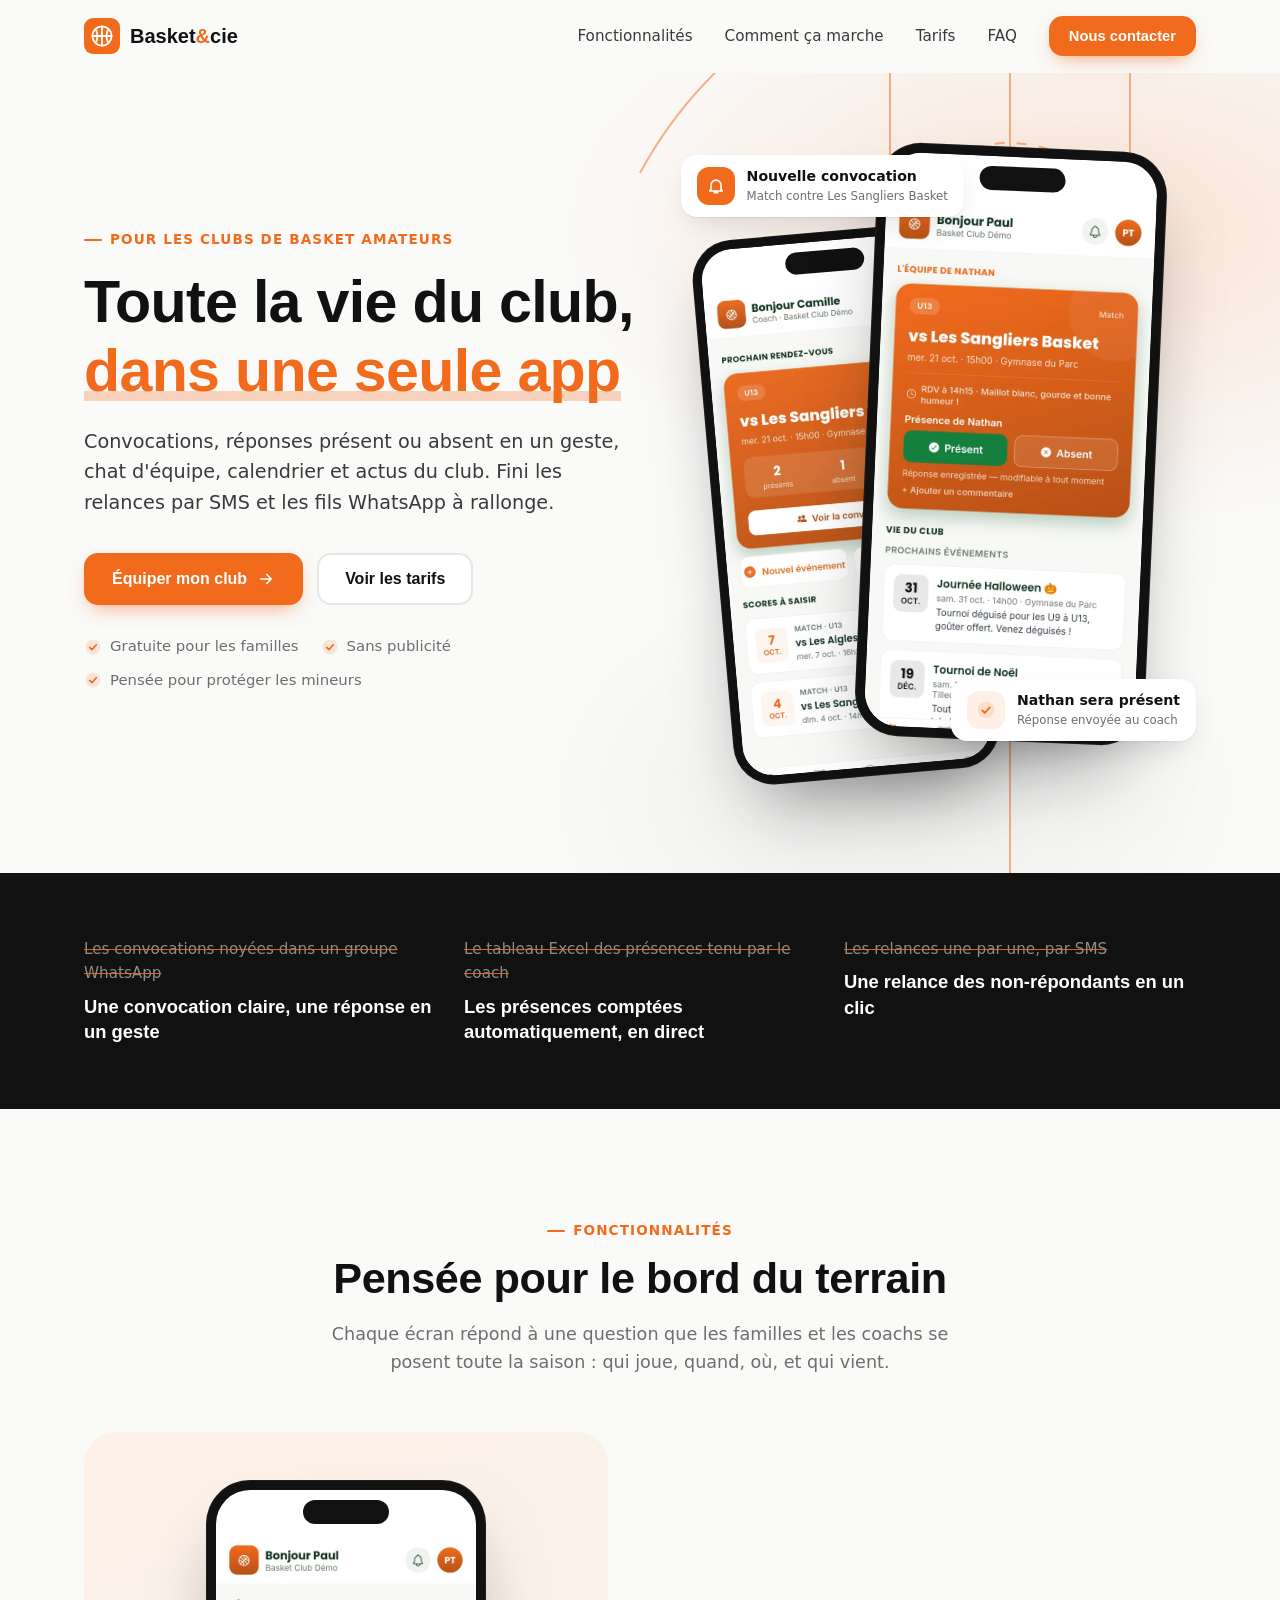
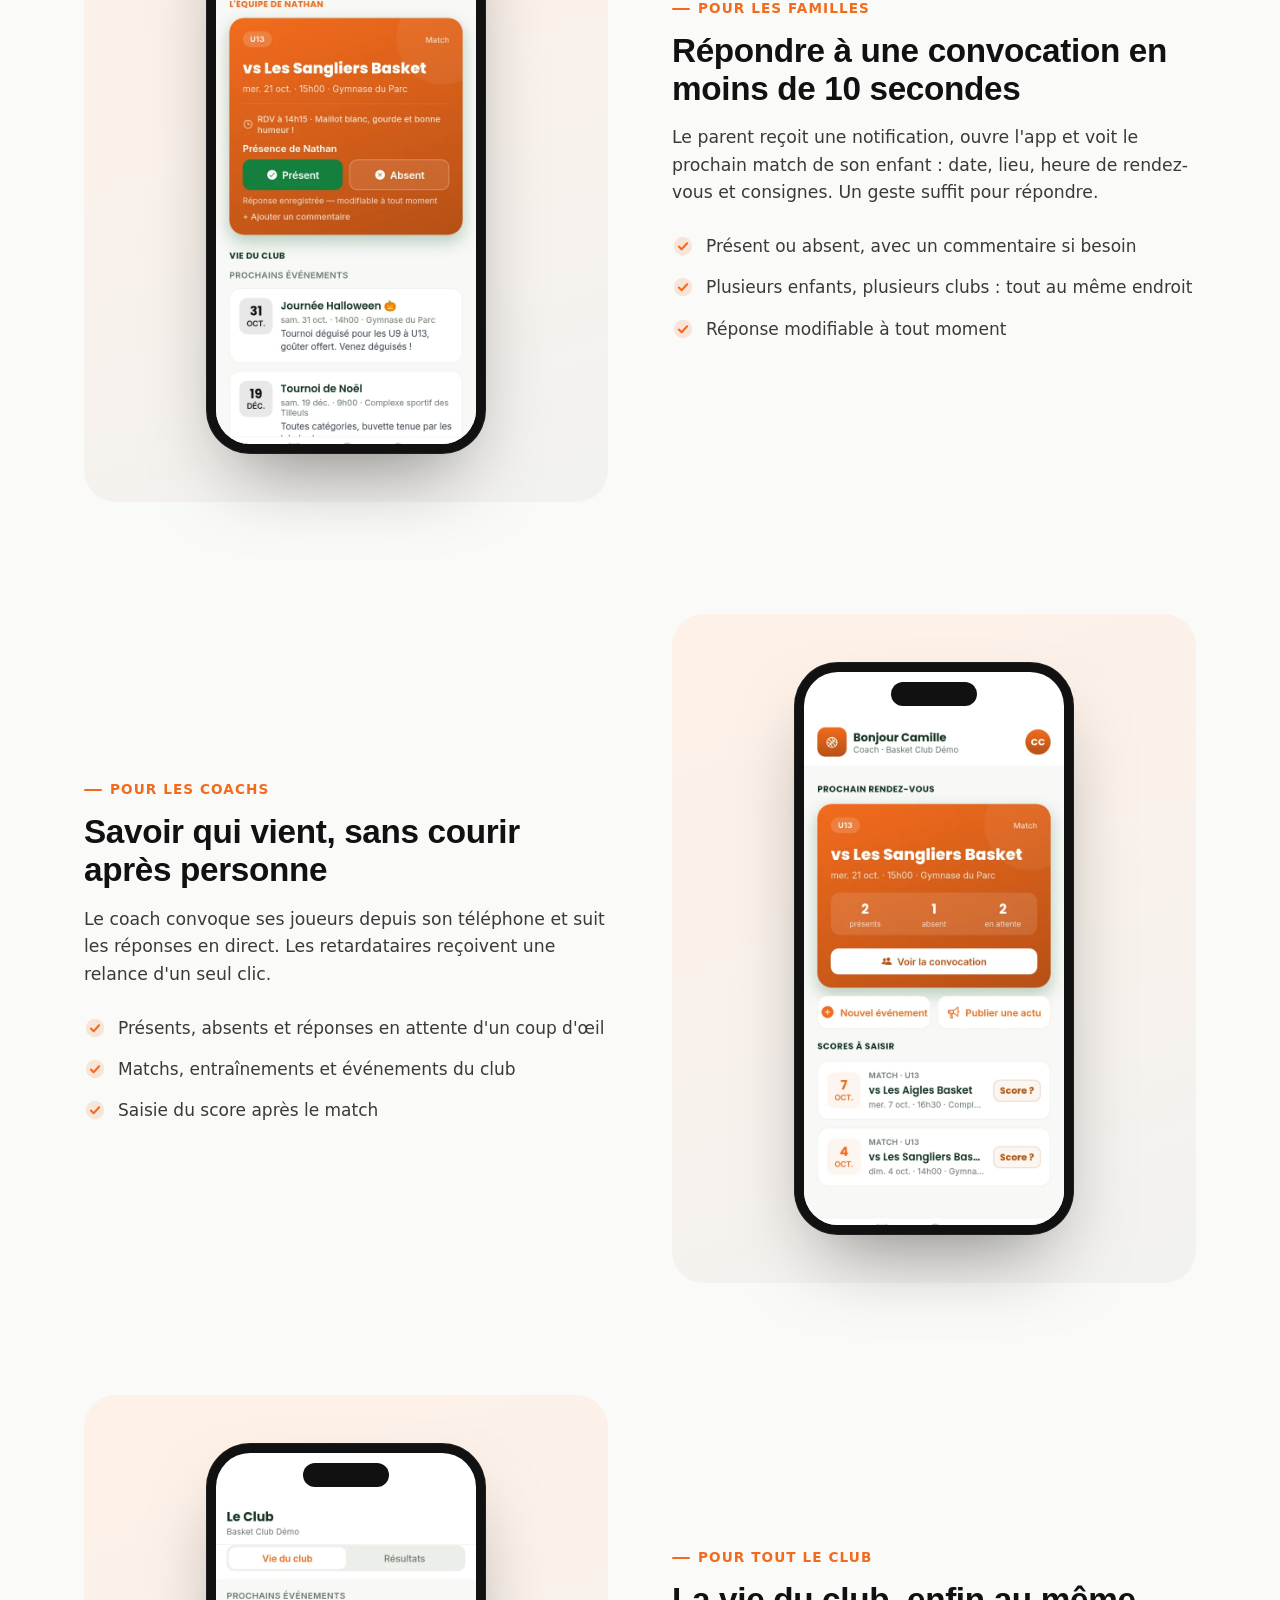
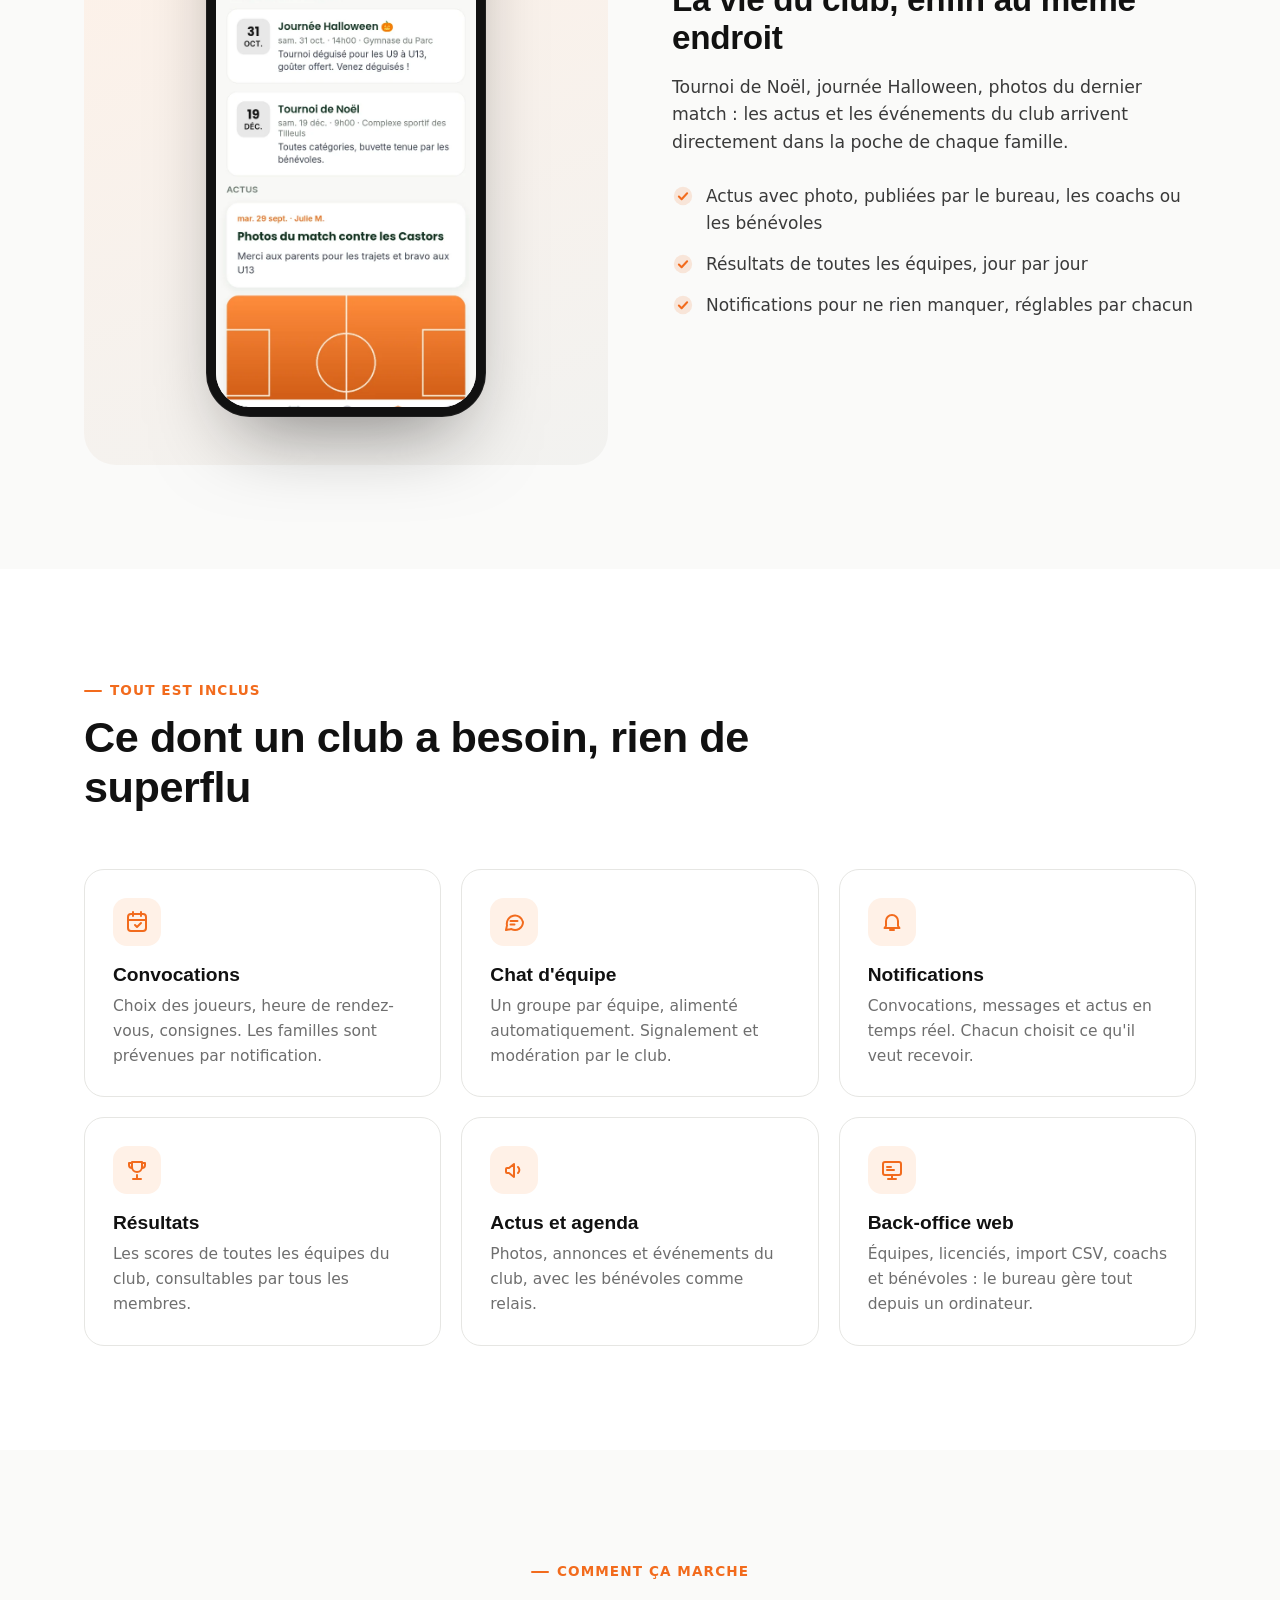
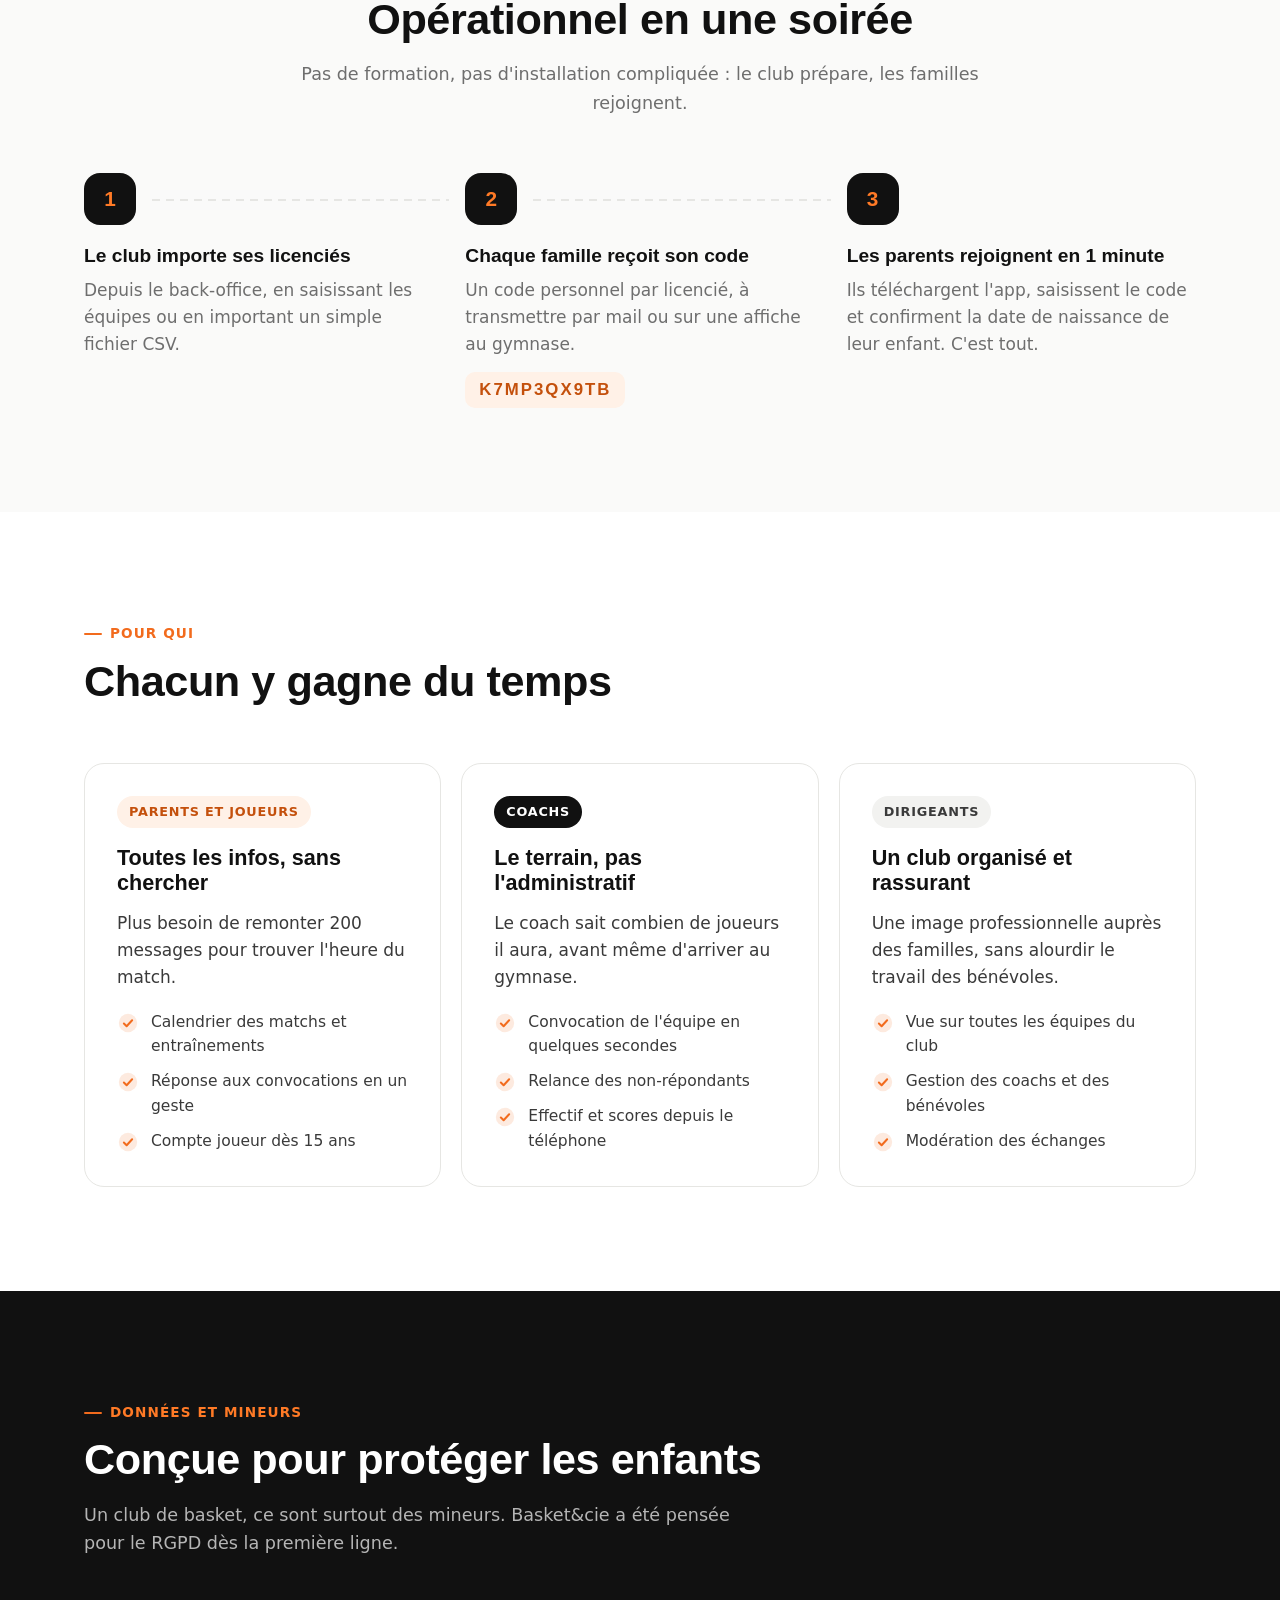
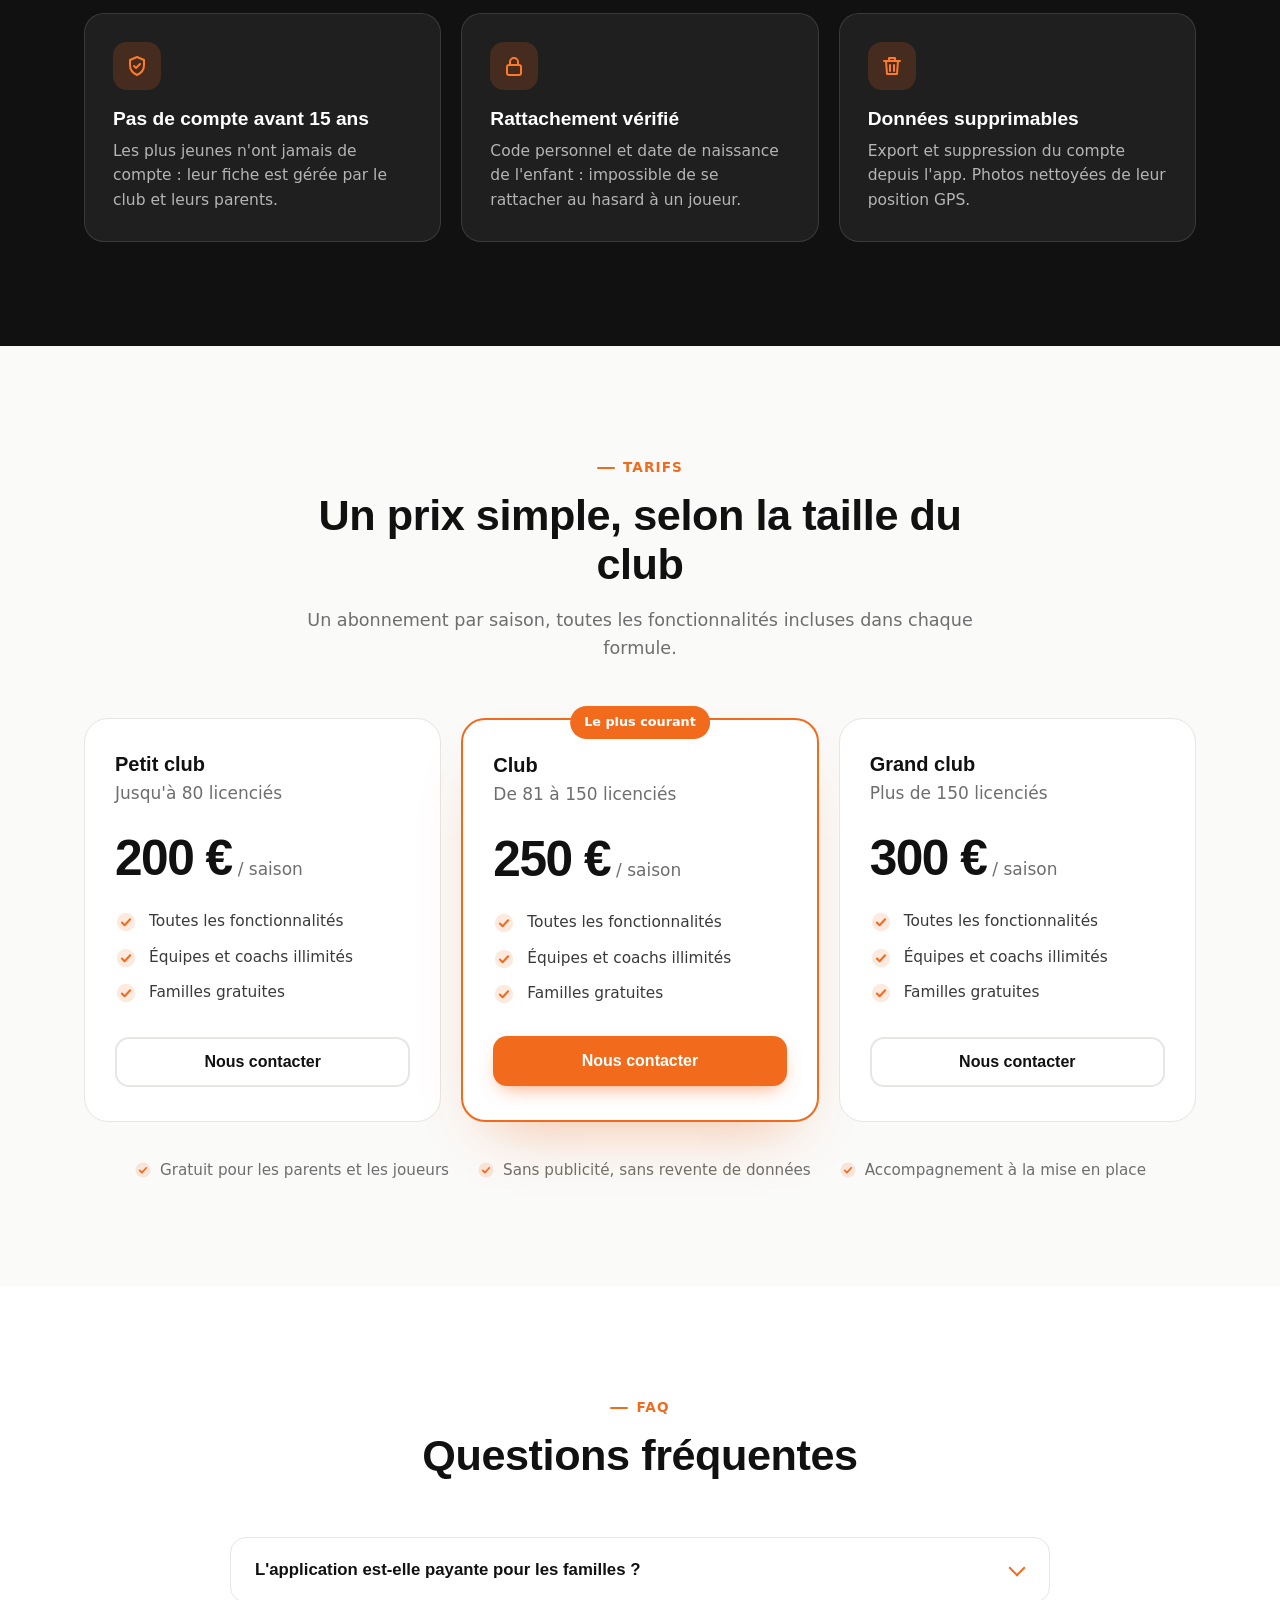
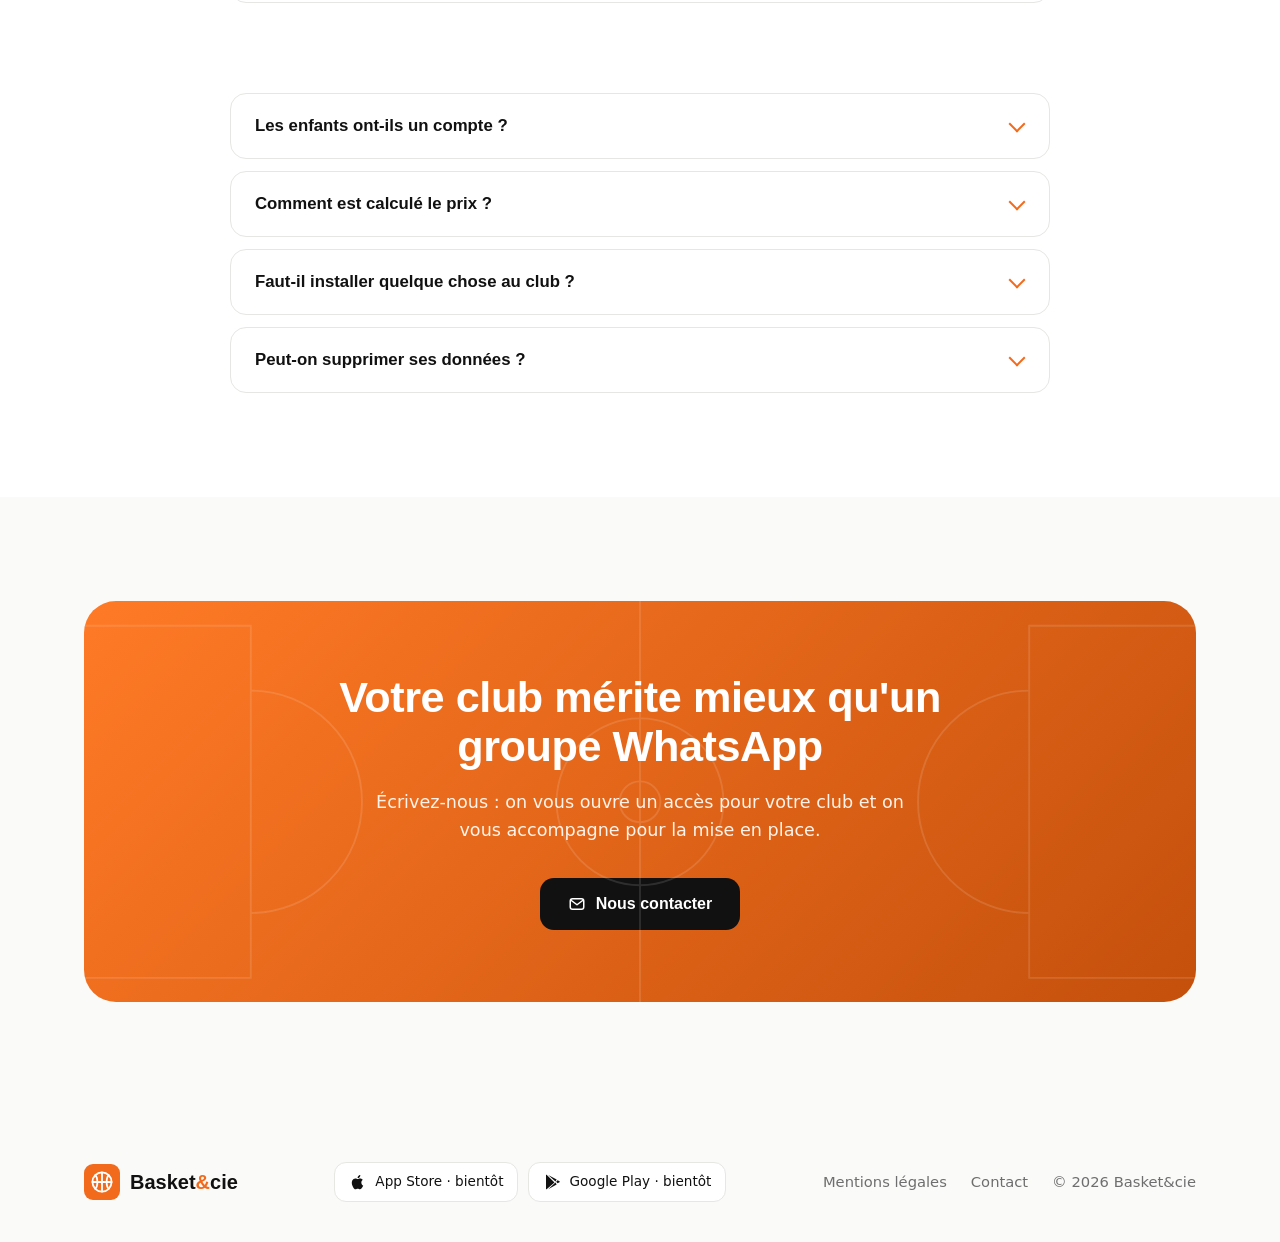
==== index.html @ 4e1008e8 "Charte orange basket : orange, noir, blanc et gris ; captures et aperçu refaits Co-Authored-By: Clau" ====
<!doctype html>
<html lang="fr">
<head>
  <meta charset="utf-8">
  <meta name="viewport" content="width=device-width, initial-scale=1">
  <title>Basket&amp;cie — L'application des clubs de basket amateurs</title>
  <meta name="description" content="Convocations, présences, chat d'équipe, calendrier et actus du club dans une seule application. Gratuite pour les familles, à partir de 200 € par saison pour le club.">
  <link rel="canonical" href="https://basket-cie.fr/">
  <meta name="theme-color" content="#F26B1D">
  <link rel="icon" href="assets/favicon.svg" type="image/svg+xml">

  <meta property="og:type" content="website">
  <meta property="og:locale" content="fr_FR">
  <meta property="og:site_name" content="Basket&amp;cie">
  <meta property="og:title" content="Basket&amp;cie — L'application des clubs de basket amateurs">
  <meta property="og:description" content="Convocations en un tap, chat d'équipe, calendrier et actus du club. Gratuite pour les familles.">
  <meta property="og:url" content="https://basket-cie.fr/">
  <meta property="og:image" content="https://basket-cie.fr/assets/og.jpg?v=3">
  <meta name="twitter:card" content="summary_large_image">

  <!-- Polices hébergées sur le site : aucune requête vers un service tiers. -->
  <link rel="preload" href="assets/fonts/poppins-800-latin.woff2" as="font" type="font/woff2" crossorigin>
  <link rel="preload" href="assets/fonts/inter-400-latin.woff2" as="font" type="font/woff2" crossorigin>
  <link rel="stylesheet" href="assets/fonts.css">

  <script type="application/ld+json">
  {
    "@context": "https://schema.org",
    "@graph": [
      {
        "@type": "SoftwareApplication",
        "name": "Basket&cie",
        "applicationCategory": "SportsApplication",
        "operatingSystem": "iOS, Android",
        "inLanguage": "fr",
        "description": "Application mobile pour les clubs de basket amateurs : convocations avec réponse présent/absent, chat de groupes, calendrier, actus du club, résultats et back-office web.",
        "offers": [
          {"@type": "Offer", "name": "Petit club (jusqu'à 80 licenciés)", "price": "200", "priceCurrency": "EUR"},
          {"@type": "Offer", "name": "Club (81 à 150 licenciés)", "price": "250", "priceCurrency": "EUR"},
          {"@type": "Offer", "name": "Grand club (plus de 150 licenciés)", "price": "300", "priceCurrency": "EUR"}
        ]
      },
      {
        "@type": "FAQPage",
        "mainEntity": [
          {"@type": "Question", "name": "L'application est-elle payante pour les familles ?", "acceptedAnswer": {"@type": "Answer", "text": "Non. Seul le club paie un abonnement par saison. Parents et joueurs utilisent l'application gratuitement, sans publicité."}},
          {"@type": "Question", "name": "Comment les familles rejoignent-elles le club ?", "acceptedAnswer": {"@type": "Answer", "text": "Chaque licencié reçoit un code personnel. Le parent le saisit dans l'application puis confirme la date de naissance de son enfant. Après trois erreurs, le rattachement est bloqué jusqu'à ce que le club le débloque."}},
          {"@type": "Question", "name": "Les enfants ont-ils un compte ?", "acceptedAnswer": {"@type": "Answer", "text": "Non. Les moins de 15 ans n'ont jamais de compte : leur fiche est gérée par le club et par leurs parents. À partir de 15 ans, un joueur peut créer son propre compte."}},
          {"@type": "Question", "name": "Comment est calculé le prix ?", "acceptedAnswer": {"@type": "Answer", "text": "Le prix dépend uniquement du nombre de licenciés du club : 200 € par saison jusqu'à 80 licenciés, 250 € jusqu'à 150, 300 € au-delà. Toutes les fonctionnalités sont incluses dans chaque formule."}},
          {"@type": "Question", "name": "Peut-on supprimer ses données ?", "acceptedAnswer": {"@type": "Answer", "text": "Oui. Chaque utilisateur peut exporter ses données ou supprimer son compte depuis l'application, et le club peut supprimer la fiche d'un licencié à tout moment."}}
        ]
      }
    ]
  }
  </script>

  <style>
    :root {
      /* Charte Basket&cie : orange ballon, noir, blancs et gris. */
      --orange: #F26B1D;
      --orange-vif: #FF7A26;
      --orange-fonce: #C4500C;
      --orange-clair: #FFF1E7;
      --noir: #111111;
      --noir-doux: #1C1C1C;
      --encre: #111111;
      --texte: #3A3A3A;
      --discret: #6E6E6E;
      --fond: #FAFAF9;
      --gris-clair: #F2F2F0;
      --bordure: #E6E6E3;
      --blanc: #FFFFFF;
      --rayon: 20px;
      --ombre: 0 1px 2px rgba(17, 17, 17, .06), 0 12px 32px -12px rgba(17, 17, 17, .18);
      --largeur: 1160px;
    }

    *, *::before, *::after { box-sizing: border-box; }
    html { scroll-behavior: smooth; scroll-padding-top: 84px; }
    body {
      margin: 0;
      font-family: Inter, system-ui, -apple-system, "Segoe UI", sans-serif;
      font-size: 17px;
      line-height: 1.6;
      color: var(--texte);
      background: var(--fond);
      -webkit-font-smoothing: antialiased;
    }
    img { max-width: 100%; display: block; }
    a { color: var(--orange); }
    h1, h2, h3 { font-family: Poppins, Inter, sans-serif; color: var(--encre); line-height: 1.15; margin: 0; }
    h1 { font-size: clamp(2.3rem, 5.2vw, 3.7rem); font-weight: 800; letter-spacing: -0.012em; }
    h2 { font-size: clamp(1.9rem, 3.6vw, 2.7rem); font-weight: 800; letter-spacing: -0.01em; }
    h3 { font-size: 1.2rem; font-weight: 700; }
    p { margin: 0; }
    .conteneur { max-width: var(--largeur); margin: 0 auto; padding: 0 24px; }
    .surtitre {
      display: inline-flex; align-items: center; gap: 8px;
      font-weight: 600; font-size: .85rem; letter-spacing: .08em; text-transform: uppercase;
      color: var(--orange);
    }
    .surtitre::before { content: ""; width: 18px; height: 2px; background: var(--orange); border-radius: 2px; }
    .section { padding: 104px 0; }
    .entete-section { max-width: 680px; margin-bottom: 56px; }
    .entete-section h2 { margin: 12px 0 16px; }
    .entete-section p { font-size: 1.1rem; color: var(--discret); }
    .centre { text-align: center; margin-left: auto; margin-right: auto; }
    .centre .surtitre { justify-content: center; }

    :focus-visible { outline: 3px solid var(--orange); outline-offset: 3px; border-radius: 6px; }
    .lien-evitement { position: absolute; left: -9999px; }
    .lien-evitement:focus { left: 16px; top: 16px; z-index: 100; background: var(--blanc); padding: 8px 16px; }

    /* --- Boutons --------------------------------------------------------- */
    .btn {
      display: inline-flex; align-items: center; justify-content: center; gap: 10px;
      padding: 15px 26px; border-radius: 14px; border: 2px solid transparent;
      font: 600 1rem/1 Inter, sans-serif; text-decoration: none; cursor: pointer;
      transition: transform .15s ease, background-color .15s ease, box-shadow .15s ease;
    }
    .btn:hover { transform: translateY(-1px); }
    .btn-orange { background: var(--orange); color: #fff; box-shadow: 0 8px 20px -8px rgba(242, 107, 29, .7); }
    .btn-orange:hover { background: var(--orange-fonce); }
    .btn-contour { border-color: var(--bordure); color: var(--encre); background: var(--blanc); }
    .btn-contour:hover { border-color: var(--orange); }
    .btn-blanc { background: var(--noir); color: #fff; }
    .btn-blanc:hover { background: var(--noir-doux); }
    .btn svg { width: 18px; height: 18px; flex: none; }

    /* --- En-tête ----------------------------------------------------------- */
    .entete {
      position: sticky; top: 0; z-index: 50;
      background: rgba(250, 250, 249, .86);
      backdrop-filter: saturate(160%) blur(12px);
      -webkit-backdrop-filter: saturate(160%) blur(12px);
      border-bottom: 1px solid transparent;
      transition: border-color .2s ease;
    }
    .entete.defile { border-bottom-color: var(--bordure); }
    .entete .conteneur { display: flex; align-items: center; justify-content: space-between; height: 72px; }
    .logo { display: inline-flex; align-items: center; gap: 10px; text-decoration: none; font: 800 1.25rem Poppins, sans-serif; color: var(--encre); }
    .logo img { width: 36px; height: 36px; }
    .logo b { color: var(--orange); font-weight: 800; }
    .nav { display: flex; align-items: center; gap: 32px; }
    .nav a:not(.btn) { color: var(--texte); text-decoration: none; font-weight: 500; font-size: .95rem; }
    .nav a:not(.btn):hover { color: var(--orange); }
    .nav .btn { padding: 11px 18px; font-size: .92rem; }
    .menu-bouton { display: none; background: none; border: 0; padding: 8px; cursor: pointer; color: var(--encre); }
    .menu-bouton svg { width: 26px; height: 26px; }

    /* --- Héros ------------------------------------------------------------- */
    .heros { position: relative; overflow: hidden; padding: 64px 0 96px; }
    .heros::before {
      content: ""; position: absolute; inset: 0; z-index: -1;
      background:
        radial-gradient(900px 500px at 85% 20%, rgba(242, 107, 29, .16), transparent 60%),
        radial-gradient(600px 400px at 70% 90%, rgba(17, 17, 17, .06), transparent 60%);
    }
    .terrain { position: absolute; right: -180px; top: -60px; width: 900px; z-index: -1; opacity: .5; }
    .heros .conteneur { display: grid; grid-template-columns: 1.05fr .95fr; gap: 48px; align-items: center; }
    .heros h1 { margin: 18px 0 22px; }
    .heros h1 em {
      font-style: normal; color: var(--orange); white-space: nowrap;
      /* Surlignage orange qui suit chaque ligne si le texte passe à la ligne. */
      background: linear-gradient(transparent 80%, rgba(242, 107, 29, .28) 80%, rgba(242, 107, 29, .28) 96%, transparent 96%);
      -webkit-box-decoration-break: clone; box-decoration-break: clone;
    }
    .heros .accroche { font-size: 1.2rem; max-width: 560px; color: var(--texte); }
    .actions { display: flex; flex-wrap: wrap; gap: 14px; margin: 34px 0 30px; }
    .preuves { display: flex; flex-wrap: wrap; gap: 10px 22px; list-style: none; padding: 0; margin: 0; font-size: .93rem; color: var(--discret); }
    .preuves li { display: inline-flex; align-items: center; gap: 8px; }
    .preuves svg { width: 18px; height: 18px; color: var(--orange); flex: none; }

    .telephones { position: relative; height: 640px; }
    .telephone {
      position: absolute; width: 290px; aspect-ratio: 600 / 1229;
      border-radius: 44px; padding: 10px; background: #111111;
      box-shadow: 0 40px 80px -30px rgba(17, 17, 17, .5), 0 0 0 1px rgba(255,255,255,.06) inset;
    }
    .telephone::before {
      content: ""; position: absolute; top: 20px; left: 50%; transform: translateX(-50%);
      width: 86px; height: 24px; border-radius: 20px; background: #111111; z-index: 2;
    }
    .telephone img { width: 100%; height: 100%; object-fit: cover; object-position: top; border-radius: 34px; background: #fff; padding-top: 46px; }
    .telephone.devant { right: 40px; top: 10px; z-index: 2; transform: rotate(2.5deg); }
    .telephone.derriere { left: 10px; top: 70px; transform: rotate(-5deg) scale(.92); filter: saturate(.95); }
    .bulle {
      position: absolute; z-index: 3; display: flex; align-items: center; gap: 12px;
      background: #fff; border-radius: 16px; padding: 12px 16px; box-shadow: var(--ombre);
      font-size: .88rem; line-height: 1.35; color: var(--encre);
    }
    .bulle strong { display: block; font-weight: 600; }
    .bulle small { color: var(--discret); }
    .bulle .pastille { width: 38px; height: 38px; border-radius: 12px; display: grid; place-items: center; flex: none; }
    .bulle .pastille svg { width: 20px; height: 20px; }
    .bulle.notif { left: -10px; top: 18px; }
    .bulle.notif .pastille { background: var(--orange); color: #fff; }
    .bulle.reponse { right: 0; bottom: 36px; }
    .bulle.reponse .pastille { background: var(--orange-clair); color: var(--orange); }

    /* --- Bandeau avant / après ---------------------------------------------- */
    .bandeau { background: var(--noir); color: #D6D6D6; padding: 64px 0; }
    .bandeau .conteneur { display: grid; grid-template-columns: repeat(3, 1fr); gap: 28px; }
    .bandeau .avant { text-decoration: line-through; text-decoration-color: rgba(242, 107, 29, .9); color: #8C8C8C; font-size: .95rem; }
    .bandeau .apres { color: #fff; font: 600 1.15rem/1.4 Poppins, sans-serif; margin-top: 8px; }

    /* --- Fonctionnalités en vitrine --------------------------------------- */
    .vitrine { display: grid; grid-template-columns: 1fr 1fr; gap: 64px; align-items: center; margin-bottom: 112px; }
    .vitrine:last-child { margin-bottom: 0; }
    .vitrine.inverse .vitrine-visuel { order: 2; }
    .vitrine-visuel {
      position: relative; display: grid; place-items: center; padding: 48px 24px;
      border-radius: 32px; background: linear-gradient(160deg, var(--orange-clair), var(--gris-clair));
    }
    .vitrine-visuel .telephone { position: relative; width: 280px; transform: none; }
    .vitrine-texte h3 { font-size: clamp(1.6rem, 2.6vw, 2.1rem); font-weight: 800; letter-spacing: -0.01em; margin: 12px 0 16px; }
    .vitrine-texte > p { font-size: 1.08rem; }
    .coches { list-style: none; padding: 0; margin: 26px 0 0; display: grid; gap: 14px; }
    .coches li { display: flex; gap: 12px; align-items: flex-start; }
    .coches svg { width: 22px; height: 22px; flex: none; margin-top: 2px; color: var(--orange); }

    /* --- Grille des fonctionnalités ---------------------------------------- */
    .grille { display: grid; grid-template-columns: repeat(3, 1fr); gap: 20px; }
    .carte {
      background: var(--blanc); border: 1px solid var(--bordure); border-radius: var(--rayon);
      padding: 28px; transition: transform .2s ease, box-shadow .2s ease;
    }
    .carte:hover { transform: translateY(-3px); box-shadow: var(--ombre); }
    .icone {
      width: 48px; height: 48px; border-radius: 14px; display: grid; place-items: center;
      background: var(--orange-clair); color: var(--orange); margin-bottom: 18px;
    }
    .icone svg { width: 24px; height: 24px; }
    .carte h3 { margin-bottom: 8px; }
    .carte p { font-size: .97rem; color: var(--discret); }

    /* --- Étapes ------------------------------------------------------------- */
    .fond-blanc { background: var(--blanc); }
    .etapes { display: grid; grid-template-columns: repeat(3, 1fr); gap: 32px; counter-reset: etape; }
    .etape { position: relative; padding-top: 72px; }
    .etape::before {
      counter-increment: etape; content: counter(etape);
      position: absolute; top: 0; left: 0; width: 52px; height: 52px; border-radius: 16px;
      display: grid; place-items: center; background: var(--noir); color: var(--orange-vif);
      font: 800 1.3rem Poppins, sans-serif;
    }
    .etape:not(:last-child)::after {
      content: ""; position: absolute; top: 26px; left: 68px; right: -16px; height: 2px;
      background: repeating-linear-gradient(90deg, var(--bordure) 0 8px, transparent 8px 14px);
    }
    .etape h3 { margin-bottom: 10px; }
    .etape p { color: var(--discret); }
    .code-exemple {
      display: inline-block; margin-top: 14px; padding: 8px 14px; border-radius: 10px;
      background: var(--orange-clair); color: var(--orange-fonce);
      font: 800 1.05rem Poppins, sans-serif; letter-spacing: .12em;
    }

    /* --- Profils ------------------------------------------------------------- */
    .profils { display: grid; grid-template-columns: repeat(3, 1fr); gap: 20px; }
    .profil { border-radius: var(--rayon); padding: 32px; background: var(--blanc); border: 1px solid var(--bordure); }
    .profil .etiquette { display: inline-block; font-weight: 600; font-size: .8rem; letter-spacing: .06em; text-transform: uppercase; padding: 6px 12px; border-radius: 999px; margin-bottom: 18px; }
    .profil:nth-child(1) .etiquette { background: var(--orange-clair); color: var(--orange-fonce); }
    .profil:nth-child(2) .etiquette { background: var(--noir); color: #fff; }
    .profil:nth-child(3) .etiquette { background: var(--gris-clair); color: var(--texte); }
    .profil h3 { font-size: 1.35rem; margin-bottom: 14px; }
    .profil .coches { margin-top: 18px; gap: 10px; font-size: .97rem; }

    /* --- Confiance (RGPD) ---------------------------------------------------- */
    .confiance { background: var(--noir); color: #D6D6D6; position: relative; overflow: hidden; }
    .confiance h2, .confiance h3 { color: #fff; }
    .confiance .surtitre { color: var(--orange-vif); }
    .confiance .entete-section p { color: #B5B5B5; }
    .confiance .grille .carte { background: rgba(255,255,255,.06); border-color: rgba(255,255,255,.12); }
    .confiance .grille .carte p { color: #B5B5B5; }
    .confiance .icone { background: rgba(242, 107, 29, .18); color: var(--orange-vif); }

    /* --- Tarifs -------------------------------------------------------------- */
    .tarifs { display: grid; grid-template-columns: repeat(3, 1fr); gap: 20px; align-items: stretch; }
    .tarif {
      position: relative; display: flex; flex-direction: column;
      background: var(--blanc); border: 1px solid var(--bordure); border-radius: 24px; padding: 34px 30px;
    }
    .tarif.vedette { border: 2px solid var(--orange); box-shadow: 0 30px 60px -30px rgba(242, 107, 29, .45); }
    .tarif .badge {
      position: absolute; top: -14px; left: 50%; transform: translateX(-50%); white-space: nowrap;
      background: var(--orange); color: #fff; font-weight: 600; font-size: .8rem; padding: 6px 14px; border-radius: 999px;
    }
    .tarif h3 { font-size: 1.25rem; }
    .tarif .taille { color: var(--discret); margin-top: 4px; }
    .tarif .prix { display: flex; align-items: baseline; gap: 6px; margin: 26px 0 0; }
    .tarif .prix strong { font: 800 3.1rem/1 Poppins, sans-serif; color: var(--encre); letter-spacing: -0.03em; }
    .tarif .prix span { color: var(--discret); font-weight: 500; }
    .tarif .coches { margin: 26px 0 30px; gap: 11px; font-size: .96rem; }
    .tarif .btn { margin-top: auto; width: 100%; }
    .tarifs-note { display: flex; flex-wrap: wrap; justify-content: center; gap: 12px 28px; margin-top: 36px; color: var(--discret); font-size: .95rem; }
    .tarifs-note span { display: inline-flex; gap: 8px; align-items: center; }
    .tarifs-note svg { width: 18px; height: 18px; color: var(--orange); }

    /* --- FAQ ------------------------------------------------------------------- */
    .faq { max-width: 820px; margin: 0 auto; display: grid; gap: 12px; }
    .faq details { background: var(--blanc); border: 1px solid var(--bordure); border-radius: 16px; padding: 0 24px; }
    .faq summary {
      list-style: none; cursor: pointer; padding: 22px 32px 22px 0; position: relative;
      font: 600 1.05rem Poppins, sans-serif; color: var(--encre);
    }
    .faq summary::-webkit-details-marker { display: none; }
    .faq summary::after {
      content: ""; position: absolute; right: 2px; top: 50%; width: 12px; height: 12px; margin-top: -8px;
      border-right: 2.5px solid var(--orange); border-bottom: 2.5px solid var(--orange); transform: rotate(45deg);
      transition: transform .2s ease;
    }
    .faq details[open] summary::after { transform: rotate(-135deg); margin-top: -2px; }
    .faq details p { padding: 0 0 22px; color: var(--texte); }

    /* --- Appel final ------------------------------------------------------- */
    .appel {
      position: relative; overflow: hidden; border-radius: 32px; padding: 72px 48px; text-align: center;
      background: linear-gradient(135deg, var(--orange-vif) 0%, var(--orange-fonce) 100%); color: #FFF3EA;
    }
    .appel h2 { color: #fff; max-width: 720px; margin: 0 auto 16px; }
    .appel p { max-width: 560px; margin: 0 auto; font-size: 1.1rem; }
    .appel .actions { justify-content: center; margin-bottom: 0; }
    .appel .terrain-appel { position: absolute; inset: 0; width: 100%; height: 100%; opacity: .12; pointer-events: none; }

    /* --- Pied de page -------------------------------------------------------- */
    .pied { padding: 56px 0 40px; color: var(--discret); font-size: .92rem; }
    .pied .conteneur { display: flex; flex-wrap: wrap; justify-content: space-between; gap: 24px; align-items: center; }
    .pied nav { display: flex; flex-wrap: wrap; gap: 24px; }
    .pied a { color: var(--discret); text-decoration: none; }
    .pied a:hover { color: var(--orange); }
    .pied .logo { color: var(--encre); }
    .stores { display: flex; gap: 10px; flex-wrap: wrap; }
    .store {
      display: inline-flex; align-items: center; gap: 8px; padding: 8px 14px; border-radius: 12px;
      border: 1px solid var(--bordure); background: var(--blanc); color: var(--encre); font-size: .85rem; font-weight: 500;
    }
    .store svg { width: 18px; height: 18px; }

    /* --- Apparition au défilement ----------------------------------------- */
    .apparait { opacity: 0; transform: translateY(18px); transition: opacity .6s ease, transform .6s ease; }
    .apparait.visible { opacity: 1; transform: none; }
    @media (prefers-reduced-motion: reduce) {
      html { scroll-behavior: auto; }
      .apparait { opacity: 1; transform: none; transition: none; }
      .btn, .carte { transition: none; }
    }

    /* --- Responsive ----------------------------------------------------------- */
    @media (max-width: 1020px) {
      .heros .conteneur { grid-template-columns: 1fr; }
      .telephones { height: 560px; max-width: 520px; margin: 0 auto; width: 100%; }
      .grille, .profils, .tarifs { grid-template-columns: 1fr 1fr; }
      .tarif.vedette { order: -1; grid-column: 1 / -1; max-width: 460px; justify-self: center; width: 100%; }
      .vitrine { grid-template-columns: 1fr; gap: 36px; }
      .vitrine.inverse .vitrine-visuel { order: 0; }
    }
    @media (max-width: 760px) {
      body { font-size: 16px; }
      .section { padding: 72px 0; }
      .menu-bouton { display: block; }
      .nav {
        position: absolute; top: 72px; left: 0; right: 0; flex-direction: column; align-items: stretch; gap: 4px;
        background: var(--fond); border-bottom: 1px solid var(--bordure); padding: 12px 24px 20px;
        display: none;
      }
      .nav.ouvert { display: flex; }
      .nav a:not(.btn) { padding: 12px 0; font-size: 1.05rem; }
      .nav .btn { margin-top: 8px; padding: 14px; }
      .heros { padding-top: 32px; }
      .telephones { height: 470px; }
      .telephone { width: 220px; border-radius: 34px; padding: 8px; }
      .telephone img { border-radius: 27px; padding-top: 36px; }
      .telephone::before { top: 15px; width: 64px; height: 18px; }
      .telephone.devant { right: 4px; }
      .telephone.derriere { left: -4px; }
      .bulle { font-size: .8rem; padding: 10px 12px; }
      .bulle.notif { left: 0; top: 0; }
      .bulle.reponse { right: 0; bottom: 8px; }
      .bandeau .conteneur, .grille, .profils, .tarifs, .etapes { grid-template-columns: 1fr; }
      .etape:not(:last-child)::after { display: none; }
      .tarif.vedette { max-width: none; order: 0; }
      .vitrine { margin-bottom: 80px; }
      .vitrine-visuel { padding: 36px 16px; }
      .vitrine-visuel .telephone { width: 240px; }
      .appel { padding: 56px 24px; border-radius: 24px; }
      .terrain { display: none; }
      .heros h1 em { white-space: normal; }
    }
  </style>
</head>
<body>
  <a class="lien-evitement" href="#contenu">Aller au contenu</a>

  <!-- Symboles d'icônes réutilisés -->
  <svg width="0" height="0" style="position:absolute" aria-hidden="true">
    <symbol id="i-coche" viewBox="0 0 24 24"><circle cx="12" cy="12" r="10" fill="currentColor" opacity=".14"/><path d="m7.5 12.5 3 3 6-6.5" fill="none" stroke="currentColor" stroke-width="2.2" stroke-linecap="round" stroke-linejoin="round"/></symbol>
    <symbol id="i-fleche" viewBox="0 0 24 24"><path d="M5 12h14m-6-6 6 6-6 6" fill="none" stroke="currentColor" stroke-width="2.2" stroke-linecap="round" stroke-linejoin="round"/></symbol>
    <symbol id="i-mail" viewBox="0 0 24 24"><rect x="3" y="5" width="18" height="14" rx="3" fill="none" stroke="currentColor" stroke-width="2"/><path d="m4 7 8 6 8-6" fill="none" stroke="currentColor" stroke-width="2" stroke-linejoin="round"/></symbol>
    <symbol id="i-cloche" viewBox="0 0 24 24"><path d="M6 16V11a6 6 0 1 1 12 0v5l1.5 2h-15L6 16Zm4 4h4" fill="none" stroke="currentColor" stroke-width="2" stroke-linecap="round" stroke-linejoin="round"/></symbol>
    <symbol id="i-bouclier" viewBox="0 0 24 24"><path d="M12 3 5 6v5c0 4.5 3 8.3 7 10 4-1.7 7-5.5 7-10V6l-7-3Z" fill="none" stroke="currentColor" stroke-width="2" stroke-linejoin="round"/><path d="m9 12 2 2 4-4" fill="none" stroke="currentColor" stroke-width="2" stroke-linecap="round" stroke-linejoin="round"/></symbol>
  </svg>

  <header class="entete" id="entete">
    <div class="conteneur">
      <a class="logo" href="#" aria-label="Basket&amp;cie, accueil">
        <img src="assets/favicon.svg" alt="" width="36" height="36">
        <span>Basket<b>&amp;</b>cie</span>
      </a>
      <button class="menu-bouton" id="menu-bouton" aria-label="Ouvrir le menu" aria-expanded="false" aria-controls="nav">
        <svg viewBox="0 0 24 24" fill="none" stroke="currentColor" stroke-width="2" stroke-linecap="round"><path d="M4 7h16M4 12h16M4 17h16"/></svg>
      </button>
      <nav class="nav" id="nav" aria-label="Navigation principale">
        <a href="#fonctionnalites">Fonctionnalités</a>
        <a href="#comment">Comment ça marche</a>
        <a href="#tarifs">Tarifs</a>
        <a href="#faq">FAQ</a>
        <a class="btn btn-orange" href="#contact">Nous contacter</a>
      </nav>
    </div>
  </header>

  <main id="contenu">
    <!-- Héros -->
    <section class="heros">
      <svg class="terrain" viewBox="0 0 900 900" fill="none" stroke="#F26B1D" stroke-width="2" aria-hidden="true">
        <circle cx="450" cy="450" r="120"/>
        <circle cx="450" cy="450" r="30"/>
        <path d="M450 0v900"/>
        <path d="M80 160a420 420 0 0 1 740 0"/>
        <rect x="330" y="0" width="240" height="250"/>
        <circle cx="450" cy="250" r="120" stroke-dasharray="10 12"/>
      </svg>
      <div class="conteneur">
        <div>
          <span class="surtitre">Pour les clubs de basket amateurs</span>
          <h1>Toute la vie du club, <em>dans une seule app</em></h1>
          <p class="accroche">Convocations, réponses présent ou absent en un geste, chat d'équipe, calendrier et actus du club. Fini les relances par SMS et les fils WhatsApp à rallonge.</p>
          <div class="actions">
            <a class="btn btn-orange" href="#contact">Équiper mon club <svg aria-hidden="true"><use href="#i-fleche"/></svg></a>
            <a class="btn btn-contour" href="#tarifs">Voir les tarifs</a>
          </div>
          <ul class="preuves">
            <li><svg aria-hidden="true"><use href="#i-coche"/></svg>Gratuite pour les familles</li>
            <li><svg aria-hidden="true"><use href="#i-coche"/></svg>Sans publicité</li>
            <li><svg aria-hidden="true"><use href="#i-coche"/></svg>Pensée pour protéger les mineurs</li>
          </ul>
        </div>

        <div class="telephones" aria-hidden="true">
          <div class="telephone derriere"><img src="assets/staff-home.webp?v=3" alt="" width="600" height="1229"></div>
          <div class="telephone devant"><img src="assets/famille-home.webp?v=3" alt="" width="600" height="1229" fetchpriority="high"></div>
          <div class="bulle notif">
            <span class="pastille"><svg><use href="#i-cloche"/></svg></span>
            <span><strong>Nouvelle convocation</strong><small>Match contre Les Sangliers Basket</small></span>
          </div>
          <div class="bulle reponse">
            <span class="pastille"><svg><use href="#i-coche"/></svg></span>
            <span><strong>Nathan sera présent</strong><small>Réponse envoyée au coach</small></span>
          </div>
        </div>
      </div>
    </section>

    <!-- Avant / après -->
    <section class="bandeau" aria-label="Ce qui change pour le club">
      <div class="conteneur">
        <div class="apparait">
          <p class="avant">Les convocations noyées dans un groupe WhatsApp</p>
          <p class="apres">Une convocation claire, une réponse en un geste</p>
        </div>
        <div class="apparait">
          <p class="avant">Le tableau Excel des présences tenu par le coach</p>
          <p class="apres">Les présences comptées automatiquement, en direct</p>
        </div>
        <div class="apparait">
          <p class="avant">Les relances une par une, par SMS</p>
          <p class="apres">Une relance des non-répondants en un clic</p>
        </div>
      </div>
    </section>

    <!-- Vitrine des fonctionnalités clés -->
    <section class="section" id="fonctionnalites">
      <div class="conteneur">
        <div class="entete-section centre apparait">
          <span class="surtitre">Fonctionnalités</span>
          <h2>Pensée pour le bord du terrain</h2>
          <p>Chaque écran répond à une question que les familles et les coachs se posent toute la saison : qui joue, quand, où, et qui vient.</p>
        </div>

        <article class="vitrine apparait">
          <div class="vitrine-visuel">
            <div class="telephone"><img src="assets/famille-home.webp?v=3" alt="Accueil d'un parent : prochain match de son enfant avec boutons Présent et Absent" width="600" height="1229" loading="lazy"></div>
          </div>
          <div class="vitrine-texte">
            <span class="surtitre">Pour les familles</span>
            <h3>Répondre à une convocation en moins de 10 secondes</h3>
            <p>Le parent reçoit une notification, ouvre l'app et voit le prochain match de son enfant : date, lieu, heure de rendez-vous et consignes. Un geste suffit pour répondre.</p>
            <ul class="coches">
              <li><svg aria-hidden="true"><use href="#i-coche"/></svg><span>Présent ou absent, avec un commentaire si besoin</span></li>
              <li><svg aria-hidden="true"><use href="#i-coche"/></svg><span>Plusieurs enfants, plusieurs clubs : tout au même endroit</span></li>
              <li><svg aria-hidden="true"><use href="#i-coche"/></svg><span>Réponse modifiable à tout moment</span></li>
            </ul>
          </div>
        </article>

        <article class="vitrine inverse apparait">
          <div class="vitrine-visuel">
            <div class="telephone"><img src="assets/staff-home.webp?v=3" alt="Tableau de bord d'un coach : présents, absents et réponses en attente pour le prochain match" width="600" height="1229" loading="lazy"></div>
          </div>
          <div class="vitrine-texte">
            <span class="surtitre">Pour les coachs</span>
            <h3>Savoir qui vient, sans courir après personne</h3>
            <p>Le coach convoque ses joueurs depuis son téléphone et suit les réponses en direct. Les retardataires reçoivent une relance d'un seul clic.</p>
            <ul class="coches">
              <li><svg aria-hidden="true"><use href="#i-coche"/></svg><span>Présents, absents et réponses en attente d'un coup d'œil</span></li>
              <li><svg aria-hidden="true"><use href="#i-coche"/></svg><span>Matchs, entraînements et événements du club</span></li>
              <li><svg aria-hidden="true"><use href="#i-coche"/></svg><span>Saisie du score après le match</span></li>
            </ul>
          </div>
        </article>

        <article class="vitrine apparait">
          <div class="vitrine-visuel">
            <div class="telephone"><img src="assets/club.webp?v=3" alt="Onglet Le Club : prochains événements comme la journée Halloween et actus du club" width="600" height="1229" loading="lazy"></div>
          </div>
          <div class="vitrine-texte">
            <span class="surtitre">Pour tout le club</span>
            <h3>La vie du club, enfin au même endroit</h3>
            <p>Tournoi de Noël, journée Halloween, photos du dernier match : les actus et les événements du club arrivent directement dans la poche de chaque famille.</p>
            <ul class="coches">
              <li><svg aria-hidden="true"><use href="#i-coche"/></svg><span>Actus avec photo, publiées par le bureau, les coachs ou les bénévoles</span></li>
              <li><svg aria-hidden="true"><use href="#i-coche"/></svg><span>Résultats de toutes les équipes, jour par jour</span></li>
              <li><svg aria-hidden="true"><use href="#i-coche"/></svg><span>Notifications pour ne rien manquer, réglables par chacun</span></li>
            </ul>
          </div>
        </article>
      </div>
    </section>

    <!-- Grille complète -->
    <section class="section fond-blanc" aria-labelledby="titre-tout">
      <div class="conteneur">
        <div class="entete-section apparait">
          <span class="surtitre">Tout est inclus</span>
          <h2 id="titre-tout">Ce dont un club a besoin, rien de superflu</h2>
        </div>
        <div class="grille">
          <div class="carte apparait">
            <div class="icone"><svg viewBox="0 0 24 24" fill="none" stroke="currentColor" stroke-width="2" stroke-linecap="round" stroke-linejoin="round"><rect x="3" y="4" width="18" height="17" rx="3"/><path d="M8 2v4m8-4v4M3 10h18m-11 5 2 2 4-4"/></svg></div>
            <h3>Convocations</h3>
            <p>Choix des joueurs, heure de rendez-vous, consignes. Les familles sont prévenues par notification.</p>
          </div>
          <div class="carte apparait">
            <div class="icone"><svg viewBox="0 0 24 24" fill="none" stroke="currentColor" stroke-width="2" stroke-linecap="round" stroke-linejoin="round"><path d="M21 12a8 8 0 0 1-11.6 7.1L4 20l1-4.6A8 8 0 1 1 21 12Z"/><path d="M8.5 11h7M8.5 14.5h4"/></svg></div>
            <h3>Chat d'équipe</h3>
            <p>Un groupe par équipe, alimenté automatiquement. Signalement et modération par le club.</p>
          </div>
          <div class="carte apparait">
            <div class="icone"><svg viewBox="0 0 24 24" fill="none" stroke="currentColor" stroke-width="2" stroke-linecap="round" stroke-linejoin="round"><path d="M6 16V11a6 6 0 1 1 12 0v5l1.5 2h-15L6 16Zm4 4h4"/></svg></div>
            <h3>Notifications</h3>
            <p>Convocations, messages et actus en temps réel. Chacun choisit ce qu'il veut recevoir.</p>
          </div>
          <div class="carte apparait">
            <div class="icone"><svg viewBox="0 0 24 24" fill="none" stroke="currentColor" stroke-width="2" stroke-linecap="round" stroke-linejoin="round"><path d="M8 21h8m-4-4v4M7 4h10v5a5 5 0 0 1-10 0V4Z"/><path d="M17 5h3v2a3 3 0 0 1-3 3M7 5H4v2a3 3 0 0 0 3 3"/></svg></div>
            <h3>Résultats</h3>
            <p>Les scores de toutes les équipes du club, consultables par tous les membres.</p>
          </div>
          <div class="carte apparait">
            <div class="icone"><svg viewBox="0 0 24 24" fill="none" stroke="currentColor" stroke-width="2" stroke-linecap="round" stroke-linejoin="round"><path d="M4 11v3a1 1 0 0 0 1 1h2l5 4V6L7 10H5a1 1 0 0 0-1 1Z"/><path d="M16 9a4 4 0 0 1 0 6"/></svg></div>
            <h3>Actus et agenda</h3>
            <p>Photos, annonces et événements du club, avec les bénévoles comme relais.</p>
          </div>
          <div class="carte apparait">
            <div class="icone"><svg viewBox="0 0 24 24" fill="none" stroke="currentColor" stroke-width="2" stroke-linecap="round" stroke-linejoin="round"><rect x="3" y="4" width="18" height="13" rx="2"/><path d="M8 21h8m-4-4v4M7 9h4m-4 3h7"/></svg></div>
            <h3>Back-office web</h3>
            <p>Équipes, licenciés, import CSV, coachs et bénévoles : le bureau gère tout depuis un ordinateur.</p>
          </div>
        </div>
      </div>
    </section>

    <!-- Comment ça marche -->
    <section class="section" id="comment">
      <div class="conteneur">
        <div class="entete-section centre apparait">
          <span class="surtitre">Comment ça marche</span>
          <h2>Opérationnel en une soirée</h2>
          <p>Pas de formation, pas d'installation compliquée : le club prépare, les familles rejoignent.</p>
        </div>
        <div class="etapes">
          <div class="etape apparait">
            <h3>Le club importe ses licenciés</h3>
            <p>Depuis le back-office, en saisissant les équipes ou en important un simple fichier CSV.</p>
          </div>
          <div class="etape apparait">
            <h3>Chaque famille reçoit son code</h3>
            <p>Un code personnel par licencié, à transmettre par mail ou sur une affiche au gymnase.</p>
            <span class="code-exemple" aria-label="Exemple de code">K7MP3QX9TB</span>
          </div>
          <div class="etape apparait">
            <h3>Les parents rejoignent en 1 minute</h3>
            <p>Ils téléchargent l'app, saisissent le code et confirment la date de naissance de leur enfant. C'est tout.</p>
          </div>
        </div>
      </div>
    </section>

    <!-- Pour qui -->
    <section class="section fond-blanc" aria-labelledby="titre-profils">
      <div class="conteneur">
        <div class="entete-section apparait">
          <span class="surtitre">Pour qui</span>
          <h2 id="titre-profils">Chacun y gagne du temps</h2>
        </div>
        <div class="profils">
          <div class="profil apparait">
            <span class="etiquette">Parents et joueurs</span>
            <h3>Toutes les infos, sans chercher</h3>
            <p>Plus besoin de remonter 200 messages pour trouver l'heure du match.</p>
            <ul class="coches">
              <li><svg aria-hidden="true"><use href="#i-coche"/></svg><span>Calendrier des matchs et entraînements</span></li>
              <li><svg aria-hidden="true"><use href="#i-coche"/></svg><span>Réponse aux convocations en un geste</span></li>
              <li><svg aria-hidden="true"><use href="#i-coche"/></svg><span>Compte joueur dès 15 ans</span></li>
            </ul>
          </div>
          <div class="profil apparait">
            <span class="etiquette">Coachs</span>
            <h3>Le terrain, pas l'administratif</h3>
            <p>Le coach sait combien de joueurs il aura, avant même d'arriver au gymnase.</p>
            <ul class="coches">
              <li><svg aria-hidden="true"><use href="#i-coche"/></svg><span>Convocation de l'équipe en quelques secondes</span></li>
              <li><svg aria-hidden="true"><use href="#i-coche"/></svg><span>Relance des non-répondants</span></li>
              <li><svg aria-hidden="true"><use href="#i-coche"/></svg><span>Effectif et scores depuis le téléphone</span></li>
            </ul>
          </div>
          <div class="profil apparait">
            <span class="etiquette">Dirigeants</span>
            <h3>Un club organisé et rassurant</h3>
            <p>Une image professionnelle auprès des familles, sans alourdir le travail des bénévoles.</p>
            <ul class="coches">
              <li><svg aria-hidden="true"><use href="#i-coche"/></svg><span>Vue sur toutes les équipes du club</span></li>
              <li><svg aria-hidden="true"><use href="#i-coche"/></svg><span>Gestion des coachs et des bénévoles</span></li>
              <li><svg aria-hidden="true"><use href="#i-coche"/></svg><span>Modération des échanges</span></li>
            </ul>
          </div>
        </div>
      </div>
    </section>

    <!-- Confiance -->
    <section class="section confiance" aria-labelledby="titre-confiance">
      <div class="conteneur">
        <div class="entete-section apparait">
          <span class="surtitre">Données et mineurs</span>
          <h2 id="titre-confiance">Conçue pour protéger les enfants</h2>
          <p>Un club de basket, ce sont surtout des mineurs. Basket&amp;cie a été pensée pour le RGPD dès la première ligne.</p>
        </div>
        <div class="grille">
          <div class="carte apparait">
            <div class="icone"><svg viewBox="0 0 24 24"><use href="#i-bouclier"/></svg></div>
            <h3>Pas de compte avant 15 ans</h3>
            <p>Les plus jeunes n'ont jamais de compte : leur fiche est gérée par le club et leurs parents.</p>
          </div>
          <div class="carte apparait">
            <div class="icone"><svg viewBox="0 0 24 24" fill="none" stroke="currentColor" stroke-width="2" stroke-linecap="round" stroke-linejoin="round"><rect x="5" y="11" width="14" height="10" rx="2"/><path d="M8 11V8a4 4 0 0 1 8 0v3"/></svg></div>
            <h3>Rattachement vérifié</h3>
            <p>Code personnel et date de naissance de l'enfant : impossible de se rattacher au hasard à un joueur.</p>
          </div>
          <div class="carte apparait">
            <div class="icone"><svg viewBox="0 0 24 24" fill="none" stroke="currentColor" stroke-width="2" stroke-linecap="round" stroke-linejoin="round"><path d="M4 7h16M10 11v6m4-6v6M6 7l1 13h10l1-13M9 7V4h6v3"/></svg></div>
            <h3>Données supprimables</h3>
            <p>Export et suppression du compte depuis l'app. Photos nettoyées de leur position GPS.</p>
          </div>
        </div>
      </div>
    </section>

    <!-- Tarifs -->
    <section class="section" id="tarifs">
      <div class="conteneur">
        <div class="entete-section centre apparait">
          <span class="surtitre">Tarifs</span>
          <h2>Un prix simple, selon la taille du club</h2>
          <p>Un abonnement par saison, toutes les fonctionnalités incluses dans chaque formule.</p>
        </div>

        <div class="tarifs">
          <div class="tarif apparait">
            <h3>Petit club</h3>
            <p class="taille">Jusqu'à 80 licenciés</p>
            <p class="prix"><strong>200&nbsp;€</strong><span>/ saison</span></p>
            <ul class="coches">
              <li><svg aria-hidden="true"><use href="#i-coche"/></svg><span>Toutes les fonctionnalités</span></li>
              <li><svg aria-hidden="true"><use href="#i-coche"/></svg><span>Équipes et coachs illimités</span></li>
              <li><svg aria-hidden="true"><use href="#i-coche"/></svg><span>Familles gratuites</span></li>
            </ul>
            <a class="btn btn-contour" href="#contact">Nous contacter</a>
          </div>

          <div class="tarif vedette apparait">
            <span class="badge">Le plus courant</span>
            <h3>Club</h3>
            <p class="taille">De 81 à 150 licenciés</p>
            <p class="prix"><strong>250&nbsp;€</strong><span>/ saison</span></p>
            <ul class="coches">
              <li><svg aria-hidden="true"><use href="#i-coche"/></svg><span>Toutes les fonctionnalités</span></li>
              <li><svg aria-hidden="true"><use href="#i-coche"/></svg><span>Équipes et coachs illimités</span></li>
              <li><svg aria-hidden="true"><use href="#i-coche"/></svg><span>Familles gratuites</span></li>
            </ul>
            <a class="btn btn-orange" href="#contact">Nous contacter</a>
          </div>

          <div class="tarif apparait">
            <h3>Grand club</h3>
            <p class="taille">Plus de 150 licenciés</p>
            <p class="prix"><strong>300&nbsp;€</strong><span>/ saison</span></p>
            <ul class="coches">
              <li><svg aria-hidden="true"><use href="#i-coche"/></svg><span>Toutes les fonctionnalités</span></li>
              <li><svg aria-hidden="true"><use href="#i-coche"/></svg><span>Équipes et coachs illimités</span></li>
              <li><svg aria-hidden="true"><use href="#i-coche"/></svg><span>Familles gratuites</span></li>
            </ul>
            <a class="btn btn-contour" href="#contact">Nous contacter</a>
          </div>
        </div>

        <div class="tarifs-note apparait">
          <span><svg aria-hidden="true"><use href="#i-coche"/></svg>Gratuit pour les parents et les joueurs</span>
          <span><svg aria-hidden="true"><use href="#i-coche"/></svg>Sans publicité, sans revente de données</span>
          <span><svg aria-hidden="true"><use href="#i-coche"/></svg>Accompagnement à la mise en place</span>
        </div>
      </div>
    </section>

    <!-- FAQ -->
    <section class="section fond-blanc" id="faq">
      <div class="conteneur">
        <div class="entete-section centre apparait">
          <span class="surtitre">FAQ</span>
          <h2>Questions fréquentes</h2>
        </div>
        <div class="faq">
          <details class="apparait">
            <summary>L'application est-elle payante pour les familles ?</summary>
            <p>Non. Seul le club paie un abonnement par saison. Parents et joueurs utilisent l'application gratuitement, sans publicité.</p>
          </details>
          <details class="apparait">
            <summary>Comment les familles rejoignent-elles le club ?</summary>
            <p>Chaque licencié reçoit un code personnel. Le parent le saisit dans l'application puis confirme la date de naissance de son enfant. Après trois erreurs, le rattachement est bloqué jusqu'à ce que le club le débloque.</p>
          </details>
          <details class="apparait">
            <summary>Les enfants ont-ils un compte ?</summary>
            <p>Non. Les moins de 15 ans n'ont jamais de compte : leur fiche est gérée par le club et par leurs parents. À partir de 15 ans, un joueur peut créer son propre compte.</p>
          </details>
          <details class="apparait">
            <summary>Comment est calculé le prix ?</summary>
            <p>Le prix dépend uniquement du nombre de licenciés du club : 200 € par saison jusqu'à 80 licenciés, 250 € jusqu'à 150, 300 € au-delà. Toutes les fonctionnalités sont incluses dans chaque formule.</p>
          </details>
          <details class="apparait">
            <summary>Faut-il installer quelque chose au club ?</summary>
            <p>Non. Le bureau utilise le back-office depuis un navigateur, et les familles téléchargent l'application sur leur téléphone (iPhone ou Android).</p>
          </details>
          <details class="apparait">
            <summary>Peut-on supprimer ses données ?</summary>
            <p>Oui. Chaque utilisateur peut exporter ses données ou supprimer son compte depuis l'application, et le club peut supprimer la fiche d'un licencié à tout moment.</p>
          </details>
        </div>
      </div>
    </section>

    <!-- Contact -->
    <section class="section" id="contact">
      <div class="conteneur">
        <div class="appel apparait">
          <svg class="terrain-appel" viewBox="0 0 1200 500" preserveAspectRatio="xMidYMid slice" fill="none" stroke="#fff" stroke-width="2" aria-hidden="true">
            <path d="M600 0v500"/><circle cx="600" cy="250" r="90"/><circle cx="600" cy="250" r="22"/>
            <path d="M0 60h180v380H0M1200 60h-180v380h180"/><path d="M180 130a120 120 0 0 1 0 240M1020 130a120 120 0 0 0 0 240"/>
          </svg>
          <h2>Votre club mérite mieux qu'un groupe WhatsApp</h2>
          <p>Écrivez-nous : on vous ouvre un accès pour votre club et on vous accompagne pour la mise en place.</p>
          <div class="actions">
            <a class="btn btn-blanc" href="mailto:basketcie.app@gmail.com?subject=Basket%26cie%20pour%20mon%20club">
              <svg aria-hidden="true"><use href="#i-mail"/></svg>Nous contacter
            </a>
          </div>
        </div>
      </div>
    </section>
  </main>

  <footer class="pied">
    <div class="conteneur">
      <a class="logo" href="#" aria-label="Basket&amp;cie, haut de page">
        <img src="assets/favicon.svg" alt="" width="36" height="36">
        <span>Basket<b>&amp;</b>cie</span>
      </a>
      <div class="stores" aria-label="Disponibilité">
        <span class="store"><svg viewBox="0 0 24 24" fill="currentColor" aria-hidden="true"><path d="M16.4 12.6c0-2.4 2-3.5 2-3.6-1.1-1.6-2.8-1.8-3.4-1.8-1.4-.1-2.8.9-3.5.9s-1.9-.9-3.1-.8a4.6 4.6 0 0 0-3.9 2.4c-1.7 2.9-.4 7.2 1.2 9.6.8 1.2 1.7 2.4 2.9 2.4 1.2-.1 1.6-.8 3-.8s1.8.8 3.1.8c1.3 0 2.1-1.2 2.9-2.3.9-1.3 1.3-2.6 1.3-2.7 0 0-2.5-1-2.5-4.1ZM14.1 5.5c.6-.8 1.1-1.8 1-2.9-.9 0-2.1.6-2.7 1.4-.6.7-1.1 1.8-1 2.8 1 .1 2.1-.5 2.7-1.3Z"/></svg>App Store · bientôt</span>
        <span class="store"><svg viewBox="0 0 24 24" fill="currentColor" aria-hidden="true"><path d="M4 2.8v18.4c0 .4.4.7.8.5l10.5-9.2L4.8 2.3c-.4-.2-.8.1-.8.5Zm12.6 8.6L6.9 2.5l11.3 6.3-1.6 2.6Zm0 1.2 1.6 2.6-11.3 6.3 9.7-8.9Zm2.8-3 2.6 1.4c.5.3.5 1 0 1.3l-2.6 1.4-1.8-2.1 1.8-2Z"/></svg>Google Play · bientôt</span>
      </div>
      <nav aria-label="Liens légaux">
        <a href="mentions-legales.html">Mentions légales</a>
        <a href="mailto:basketcie.app@gmail.com">Contact</a>
        <span>© 2026 Basket&amp;cie</span>
      </nav>
    </div>
  </footer>

  <script>
    // En-tête : bordure au défilement.
    const entete = document.getElementById('entete');
    addEventListener('scroll', () => entete.classList.toggle('defile', scrollY > 8), { passive: true });

    // Menu mobile.
    const bouton = document.getElementById('menu-bouton');
    const nav = document.getElementById('nav');
    bouton.addEventListener('click', () => {
      const ouvert = nav.classList.toggle('ouvert');
      bouton.setAttribute('aria-expanded', String(ouvert));
    });
    nav.addEventListener('click', (e) => {
      if (e.target.closest('a')) { nav.classList.remove('ouvert'); bouton.setAttribute('aria-expanded', 'false'); }
    });

    // Apparition douce des sections (le contenu reste visible sans JavaScript, voir <noscript>).
    const observateur = new IntersectionObserver((entrees) => {
      for (const e of entrees) if (e.isIntersecting) { e.target.classList.add('visible'); observateur.unobserve(e.target); }
    }, { rootMargin: '0px 0px -8% 0px' });
    document.querySelectorAll('.apparait').forEach((el) => observateur.observe(el));
  </script>
  <noscript><style>.apparait { opacity: 1; transform: none; }</style></noscript>
</body>
</html>
---- assets/fonts.css ----
@font-face {
  font-family: 'Inter';
  font-style: normal;
  font-weight: 400;
  font-display: swap;
  src: url(fonts/inter-400-latin-ext.woff2) format('woff2');
  unicode-range: U+0100-02BA, U+02BD-02C5, U+02C7-02CC, U+02CE-02D7, U+02DD-02FF, U+0304, U+0308, U+0329, U+1D00-1DBF, U+1E00-1E9F, U+1EF2-1EFF, U+2020, U+20A0-20AB, U+20AD-20C0, U+2113, U+2C60-2C7F, U+A720-A7FF;
}
@font-face {
  font-family: 'Inter';
  font-style: normal;
  font-weight: 400;
  font-display: swap;
  src: url(fonts/inter-400-latin.woff2) format('woff2');
  unicode-range: U+0000-00FF, U+0131, U+0152-0153, U+02BB-02BC, U+02C6, U+02DA, U+02DC, U+0304, U+0308, U+0329, U+2000-206F, U+20AC, U+2122, U+2191, U+2193, U+2212, U+2215, U+FEFF, U+FFFD;
}
@font-face {
  font-family: 'Inter';
  font-style: normal;
  font-weight: 500;
  font-display: swap;
  src: url(fonts/inter-500-latin-ext.woff2) format('woff2');
  unicode-range: U+0100-02BA, U+02BD-02C5, U+02C7-02CC, U+02CE-02D7, U+02DD-02FF, U+0304, U+0308, U+0329, U+1D00-1DBF, U+1E00-1E9F, U+1EF2-1EFF, U+2020, U+20A0-20AB, U+20AD-20C0, U+2113, U+2C60-2C7F, U+A720-A7FF;
}
@font-face {
  font-family: 'Inter';
  font-style: normal;
  font-weight: 500;
  font-display: swap;
  src: url(fonts/inter-500-latin.woff2) format('woff2');
  unicode-range: U+0000-00FF, U+0131, U+0152-0153, U+02BB-02BC, U+02C6, U+02DA, U+02DC, U+0304, U+0308, U+0329, U+2000-206F, U+20AC, U+2122, U+2191, U+2193, U+2212, U+2215, U+FEFF, U+FFFD;
}
@font-face {
  font-family: 'Inter';
  font-style: normal;
  font-weight: 600;
  font-display: swap;
  src: url(fonts/inter-600-latin-ext.woff2) format('woff2');
  unicode-range: U+0100-02BA, U+02BD-02C5, U+02C7-02CC, U+02CE-02D7, U+02DD-02FF, U+0304, U+0308, U+0329, U+1D00-1DBF, U+1E00-1E9F, U+1EF2-1EFF, U+2020, U+20A0-20AB, U+20AD-20C0, U+2113, U+2C60-2C7F, U+A720-A7FF;
}
@font-face {
  font-family: 'Inter';
  font-style: normal;
  font-weight: 600;
  font-display: swap;
  src: url(fonts/inter-600-latin.woff2) format('woff2');
  unicode-range: U+0000-00FF, U+0131, U+0152-0153, U+02BB-02BC, U+02C6, U+02DA, U+02DC, U+0304, U+0308, U+0329, U+2000-206F, U+20AC, U+2122, U+2191, U+2193, U+2212, U+2215, U+FEFF, U+FFFD;
}
@font-face {
  font-family: 'Poppins';
  font-style: normal;
  font-weight: 600;
  font-display: swap;
  src: url(fonts/poppins-600-latin-ext.woff2) format('woff2');
  unicode-range: U+0100-02BA, U+02BD-02C5, U+02C7-02CC, U+02CE-02D7, U+02DD-02FF, U+0304, U+0308, U+0329, U+1D00-1DBF, U+1E00-1E9F, U+1EF2-1EFF, U+2020, U+20A0-20AB, U+20AD-20C0, U+2113, U+2C60-2C7F, U+A720-A7FF;
}
@font-face {
  font-family: 'Poppins';
  font-style: normal;
  font-weight: 600;
  font-display: swap;
  src: url(fonts/poppins-600-latin.woff2) format('woff2');
  unicode-range: U+0000-00FF, U+0131, U+0152-0153, U+02BB-02BC, U+02C6, U+02DA, U+02DC, U+0304, U+0308, U+0329, U+2000-206F, U+20AC, U+2122, U+2191, U+2193, U+2212, U+2215, U+FEFF, U+FFFD;
}
@font-face {
  font-family: 'Poppins';
  font-style: normal;
  font-weight: 700;
  font-display: swap;
  src: url(fonts/poppins-700-latin-ext.woff2) format('woff2');
  unicode-range: U+0100-02BA, U+02BD-02C5, U+02C7-02CC, U+02CE-02D7, U+02DD-02FF, U+0304, U+0308, U+0329, U+1D00-1DBF, U+1E00-1E9F, U+1EF2-1EFF, U+2020, U+20A0-20AB, U+20AD-20C0, U+2113, U+2C60-2C7F, U+A720-A7FF;
}
@font-face {
  font-family: 'Poppins';
  font-style: normal;
  font-weight: 700;
  font-display: swap;
  src: url(fonts/poppins-700-latin.woff2) format('woff2');
  unicode-range: U+0000-00FF, U+0131, U+0152-0153, U+02BB-02BC, U+02C6, U+02DA, U+02DC, U+0304, U+0308, U+0329, U+2000-206F, U+20AC, U+2122, U+2191, U+2193, U+2212, U+2215, U+FEFF, U+FFFD;
}
@font-face {
  font-family: 'Poppins';
  font-style: normal;
  font-weight: 800;
  font-display: swap;
  src: url(fonts/poppins-800-latin-ext.woff2) format('woff2');
  unicode-range: U+0100-02BA, U+02BD-02C5, U+02C7-02CC, U+02CE-02D7, U+02DD-02FF, U+0304, U+0308, U+0329, U+1D00-1DBF, U+1E00-1E9F, U+1EF2-1EFF, U+2020, U+20A0-20AB, U+20AD-20C0, U+2113, U+2C60-2C7F, U+A720-A7FF;
}
@font-face {
  font-family: 'Poppins';
  font-style: normal;
  font-weight: 800;
  font-display: swap;
  src: url(fonts/poppins-800-latin.woff2) format('woff2');
  unicode-range: U+0000-00FF, U+0131, U+0152-0153, U+02BB-02BC, U+02C6, U+02DA, U+02DC, U+0304, U+0308, U+0329, U+2000-206F, U+20AC, U+2122, U+2191, U+2193, U+2212, U+2215, U+FEFF, U+FFFD;
}
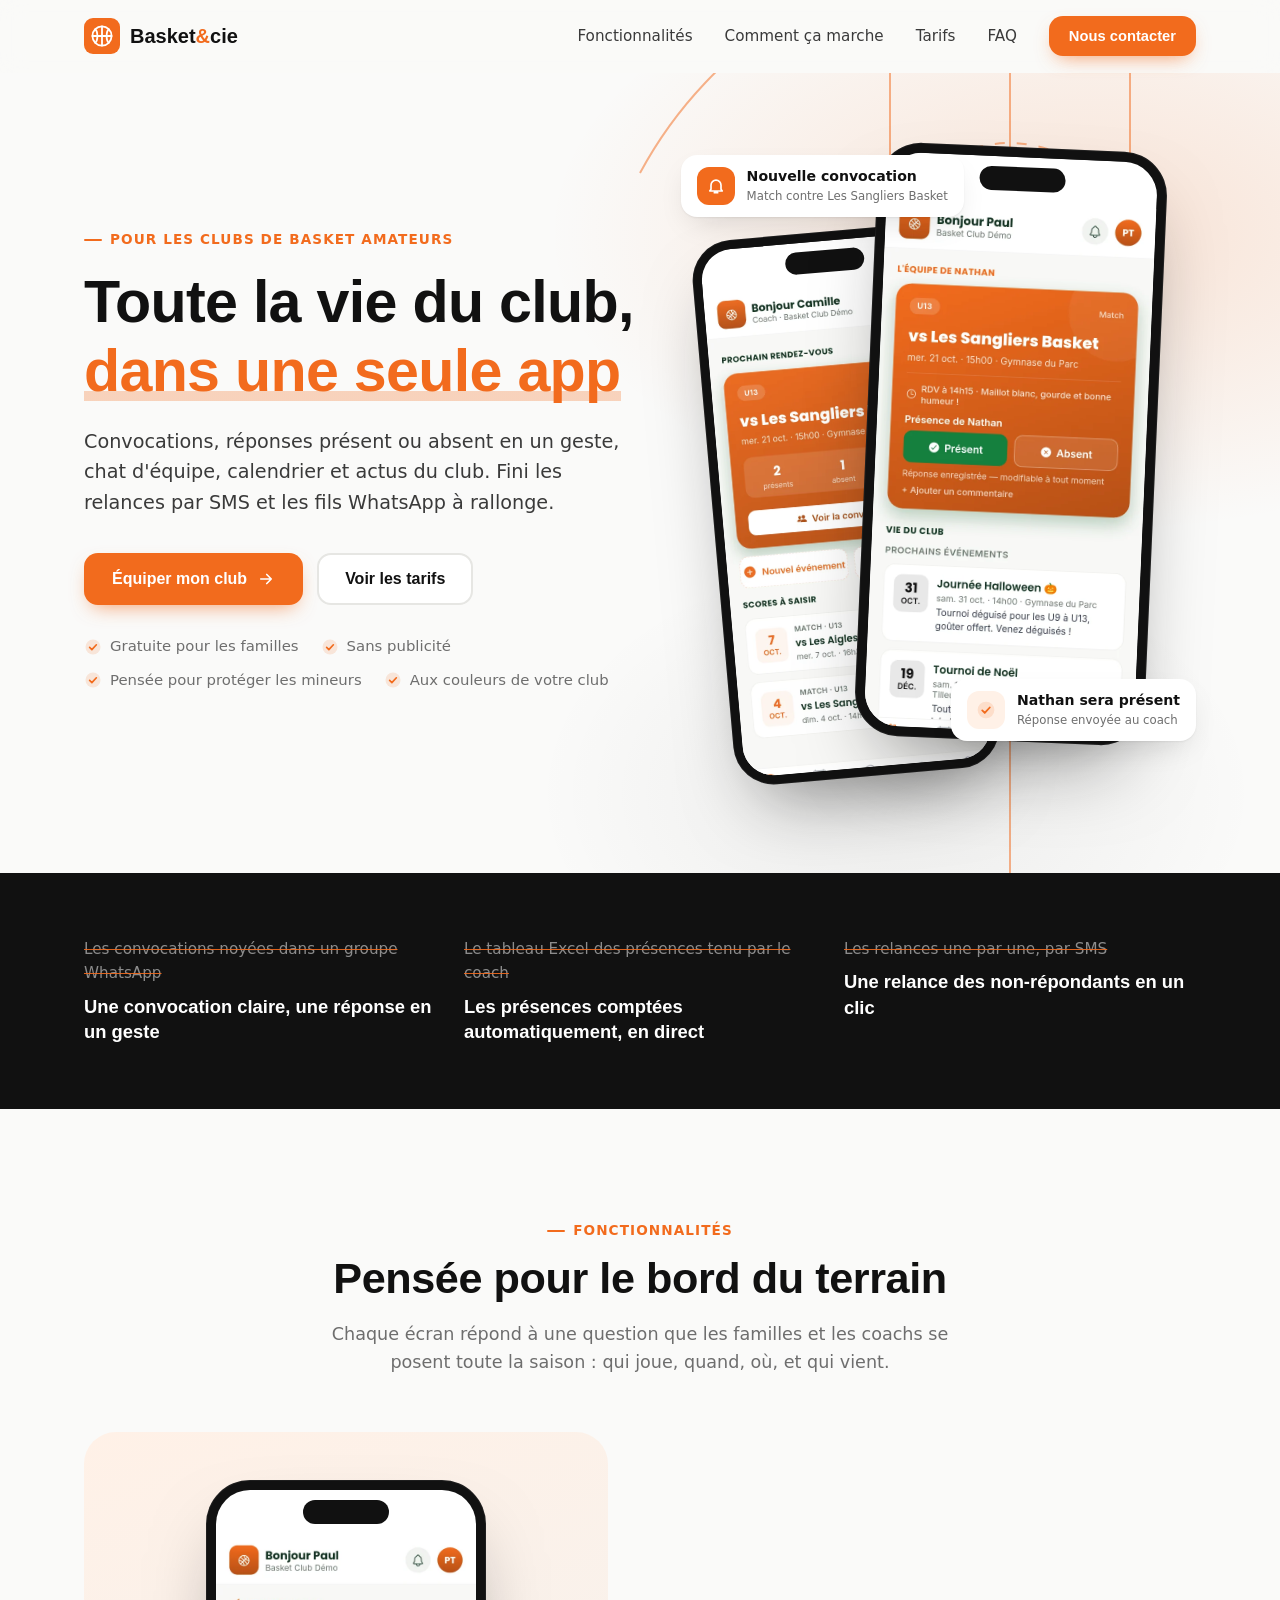
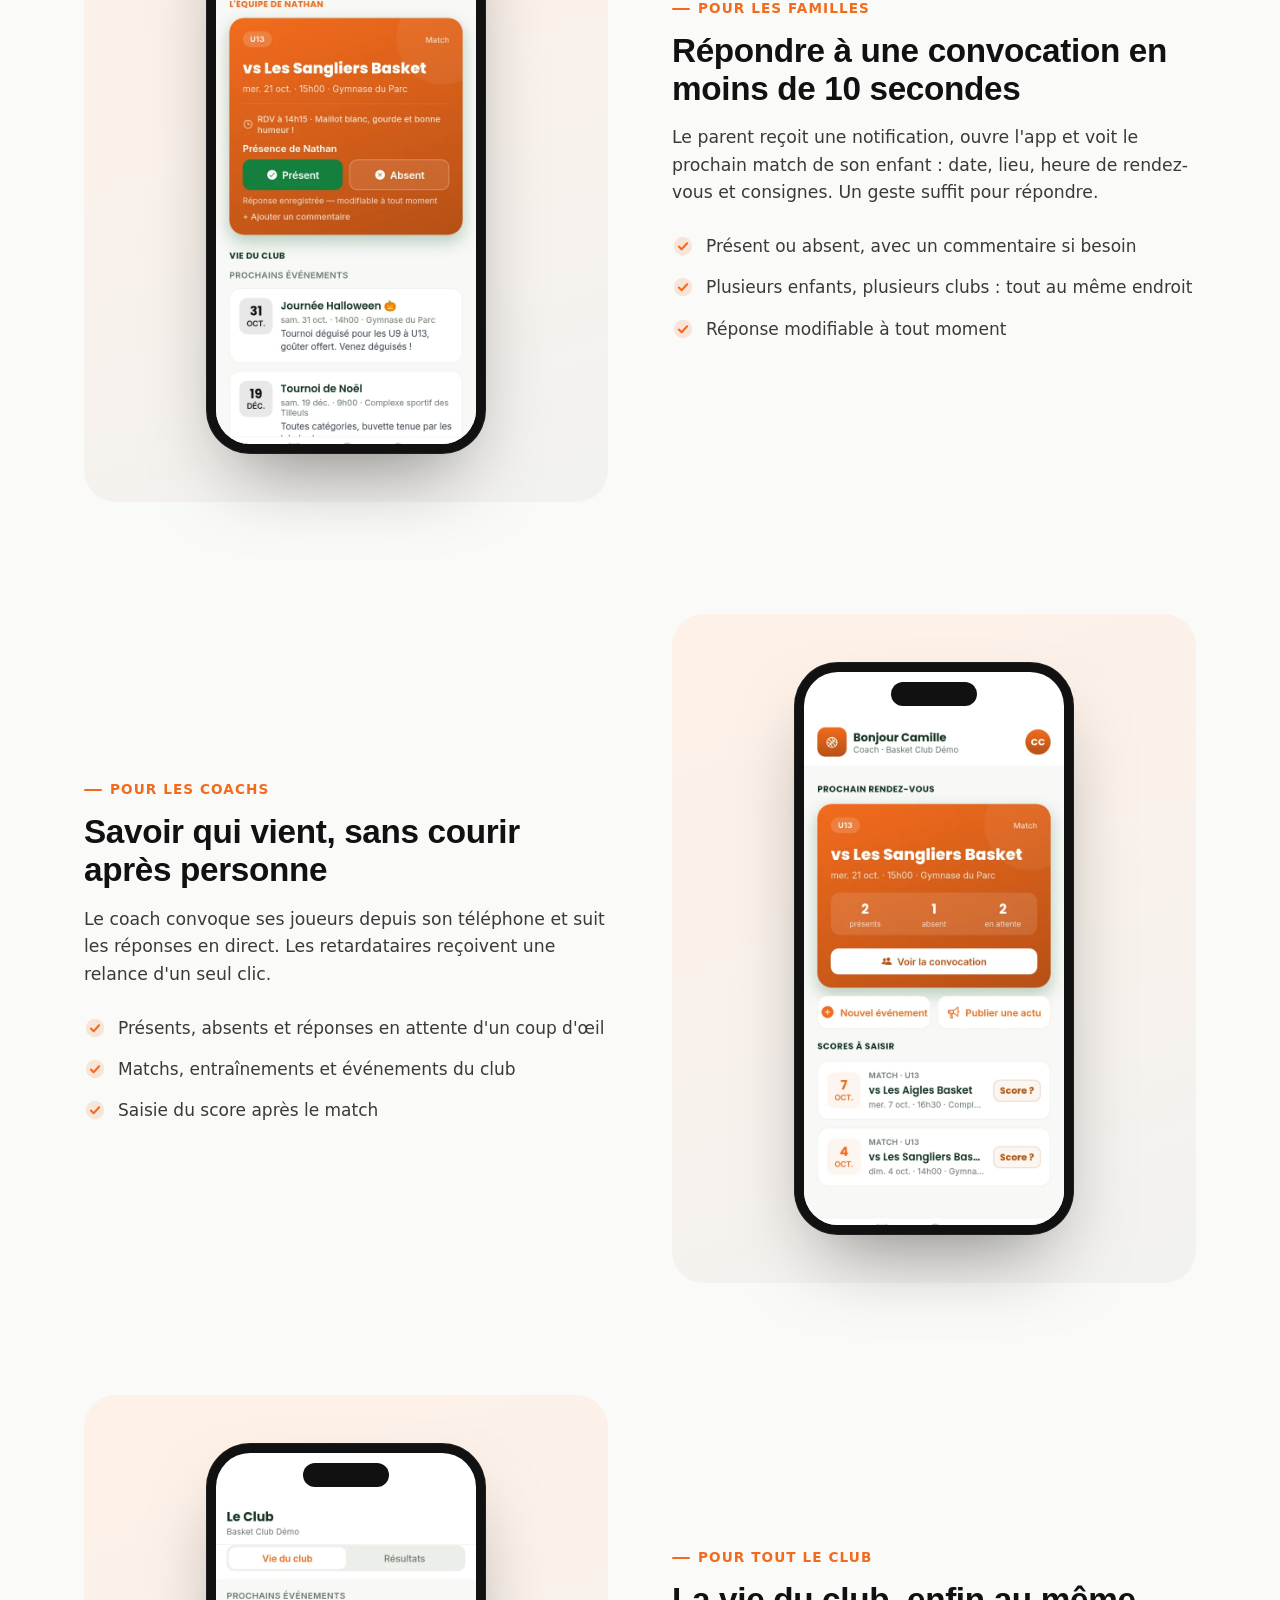
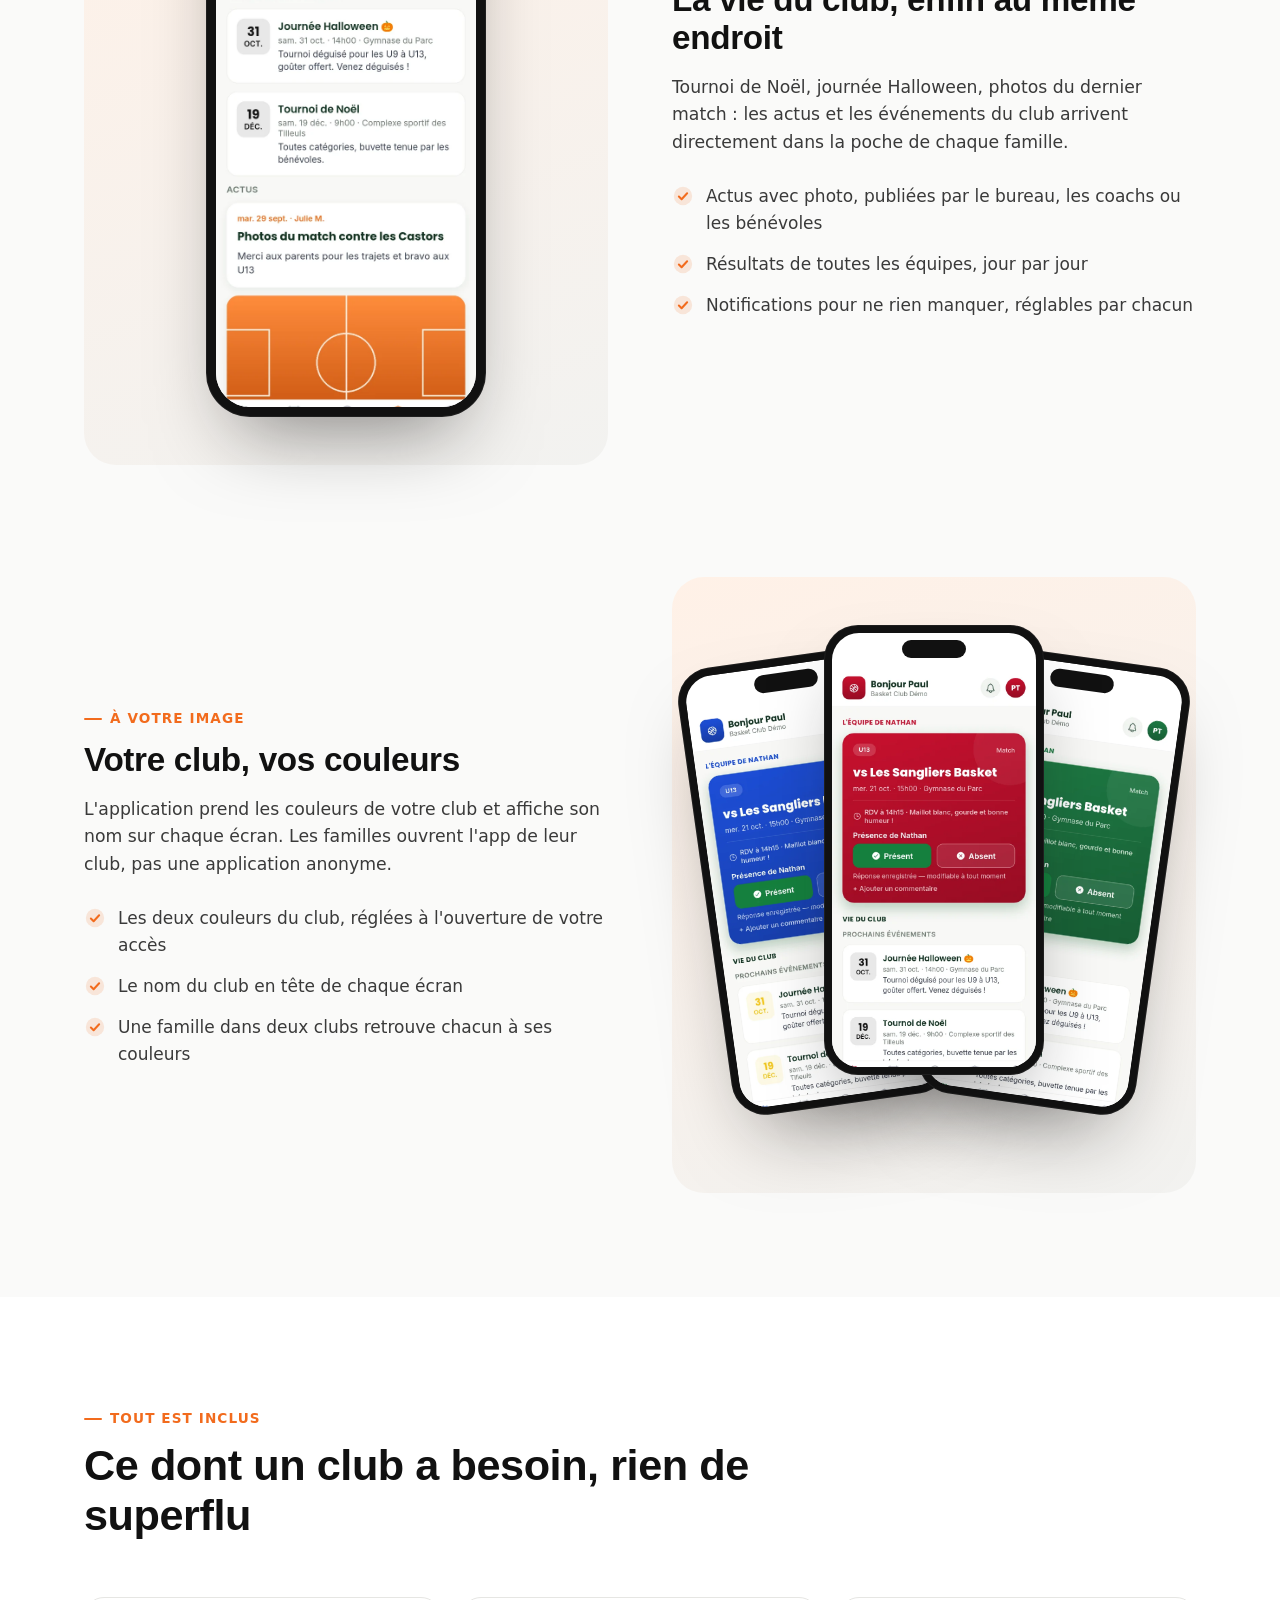
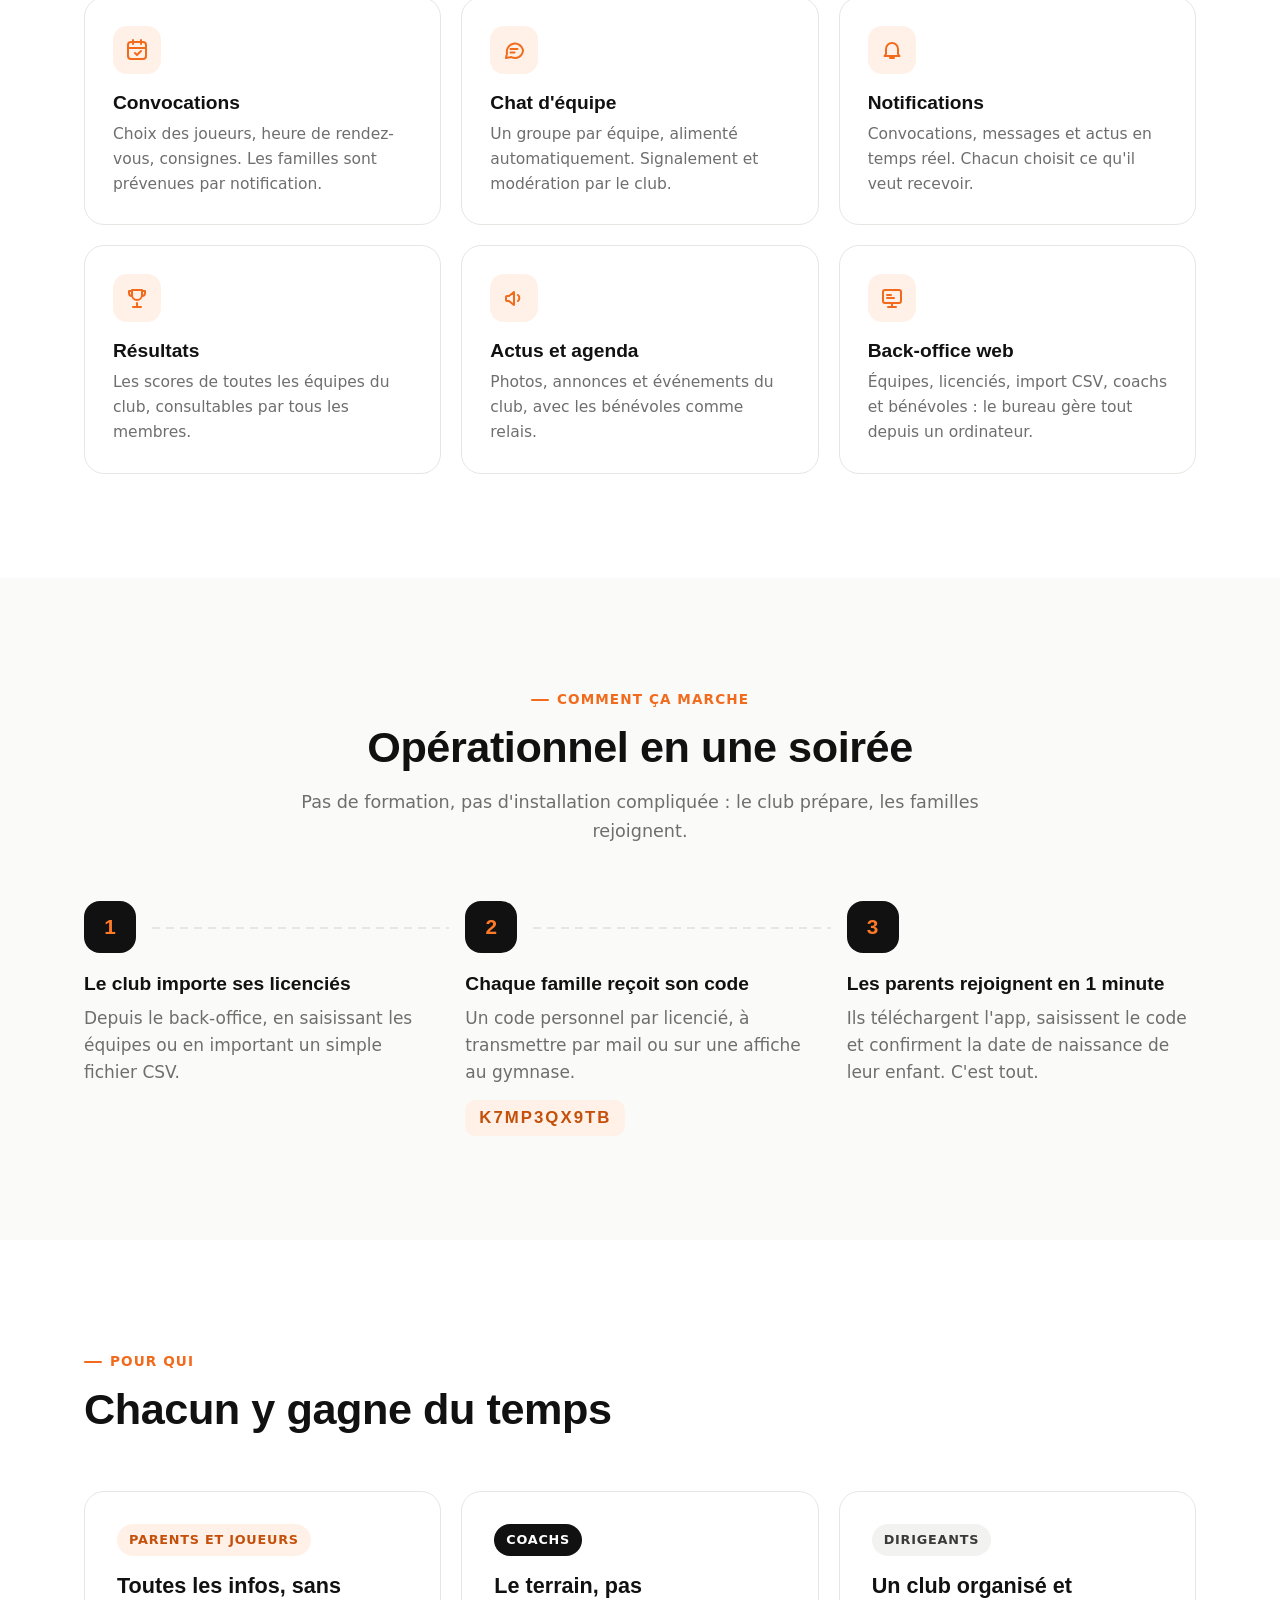
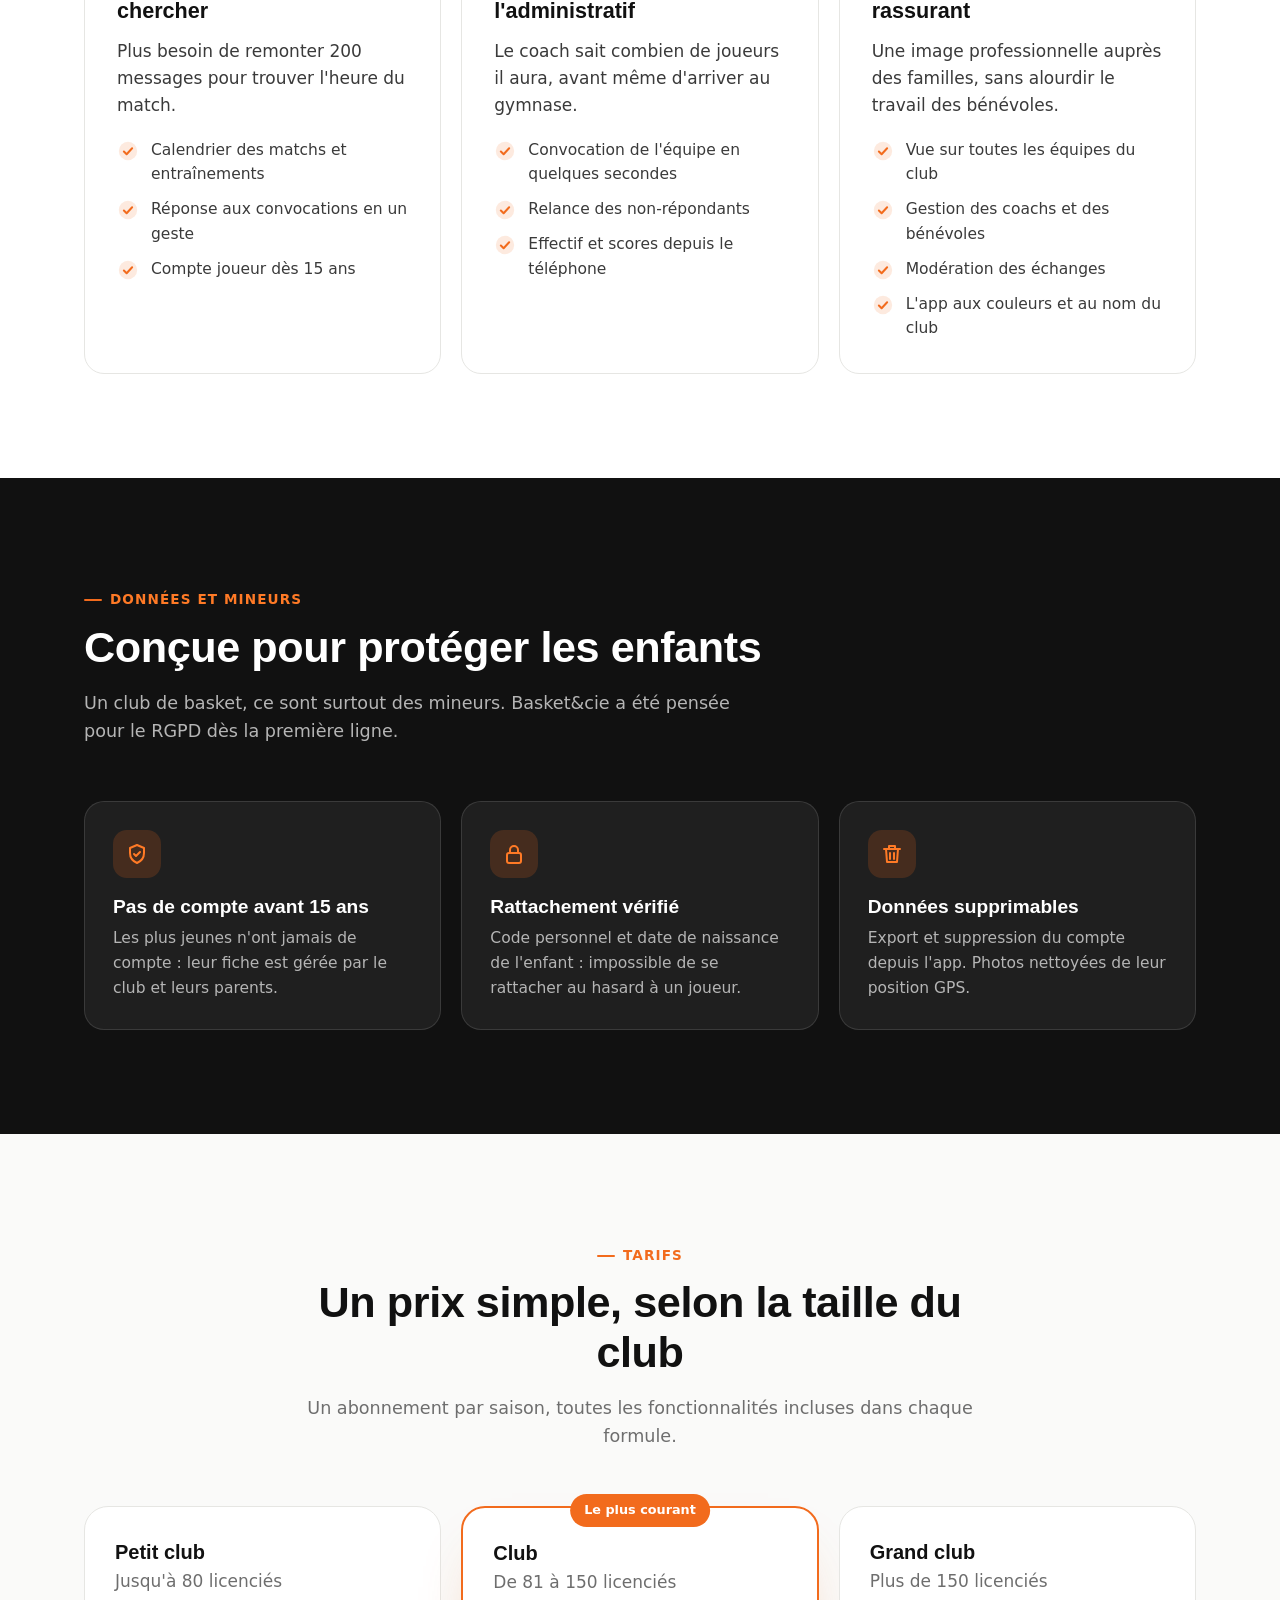
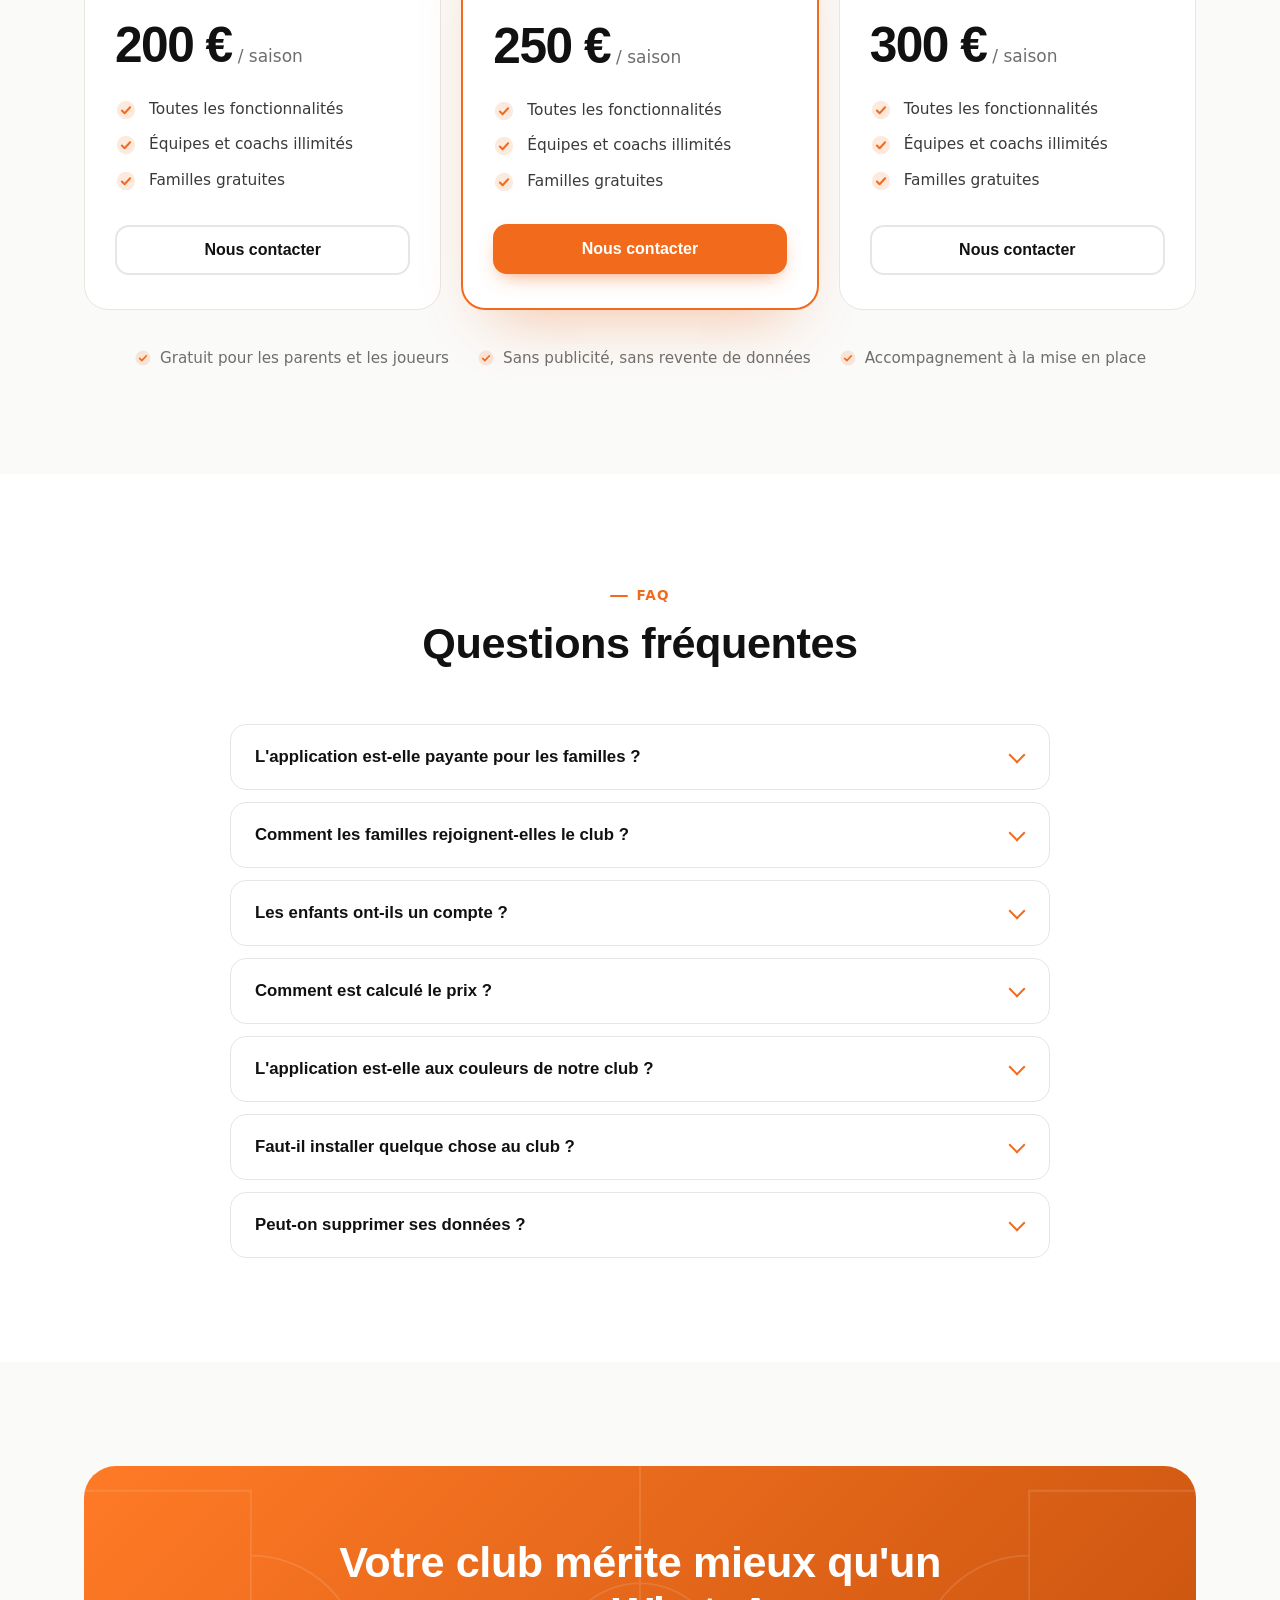
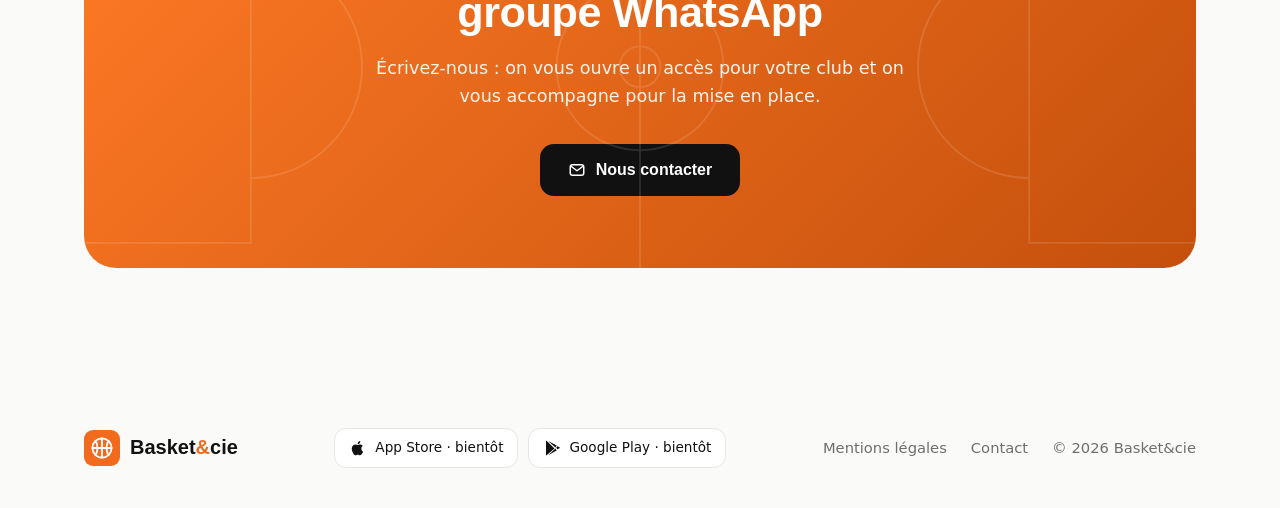
==== commit f4c180bb: "Mise en avant de l'app aux couleurs du club (section, FAQ, accroche) Co-Authored-By: Claude Opus 5.5" ====
--- a/index.html
+++ b/index.html
@@ -47,6 +47,7 @@
           {"@type": "Question", "name": "Comment les familles rejoignent-elles le club ?", "acceptedAnswer": {"@type": "Answer", "text": "Chaque licencié reçoit un code personnel. Le parent le saisit dans l'application puis confirme la date de naissance de son enfant. Après trois erreurs, le rattachement est bloqué jusqu'à ce que le club le débloque."}},
           {"@type": "Question", "name": "Les enfants ont-ils un compte ?", "acceptedAnswer": {"@type": "Answer", "text": "Non. Les moins de 15 ans n'ont jamais de compte : leur fiche est gérée par le club et par leurs parents. À partir de 15 ans, un joueur peut créer son propre compte."}},
           {"@type": "Question", "name": "Comment est calculé le prix ?", "acceptedAnswer": {"@type": "Answer", "text": "Le prix dépend uniquement du nombre de licenciés du club : 200 € par saison jusqu'à 80 licenciés, 250 € jusqu'à 150, 300 € au-delà. Toutes les fonctionnalités sont incluses dans chaque formule."}},
+          {"@type": "Question", "name": "L'application est-elle aux couleurs de notre club ?", "acceptedAnswer": {"@type": "Answer", "text": "Oui. À l'ouverture de votre accès, l'application prend les deux couleurs de votre club et affiche son nom sur chaque écran. Une famille inscrite dans deux clubs retrouve chacun à ses couleurs."}},
           {"@type": "Question", "name": "Peut-on supprimer ses données ?", "acceptedAnswer": {"@type": "Answer", "text": "Oui. Chaque utilisateur peut exporter ses données ou supprimer son compte depuis l'application, et le club peut supprimer la fiche d'un licencié à tout moment."}}
         ]
       }
@@ -218,6 +219,16 @@
     .coches { list-style: none; padding: 0; margin: 26px 0 0; display: grid; gap: 14px; }
     .coches li { display: flex; gap: 12px; align-items: flex-start; }
     .coches svg { width: 22px; height: 22px; flex: none; margin-top: 2px; color: var(--orange); }
+
+    /* --- Aux couleurs du club : trois téléphones en éventail ---------------- */
+    .trio { position: relative; width: 100%; max-width: 460px; height: 520px; }
+    .trio .telephone { position: absolute; width: 220px; border-radius: 34px; padding: 8px; top: 30px; }
+    .trio .telephone::before { top: 15px; width: 64px; height: 18px; }
+    .trio .telephone img { border-radius: 27px; padding-top: 36px; }
+    .trio .telephone:nth-child(1) { left: 0; transform: rotate(-8deg); z-index: 1; }
+    .trio .telephone:nth-child(2) { left: 50%; margin-left: -110px; top: 0; z-index: 3; }
+    .trio .telephone:nth-child(3) { right: 0; transform: rotate(8deg); z-index: 2; }
+    .vitrine-visuel .trio .telephone { width: 220px; }
 
     /* --- Grille des fonctionnalités ---------------------------------------- */
     .grille { display: grid; grid-template-columns: repeat(3, 1fr); gap: 20px; }
@@ -383,6 +394,11 @@
       .vitrine { margin-bottom: 80px; }
       .vitrine-visuel { padding: 36px 16px; }
       .vitrine-visuel .telephone { width: 240px; }
+      .trio { height: 400px; max-width: 340px; }
+      .trio .telephone, .vitrine-visuel .trio .telephone { width: 165px; border-radius: 26px; padding: 6px; }
+      .trio .telephone:nth-child(2) { margin-left: -82px; }
+      .trio .telephone img { border-radius: 21px; padding-top: 28px; }
+      .trio .telephone::before { top: 11px; width: 48px; height: 14px; }
       .appel { padding: 56px 24px; border-radius: 24px; }
       .terrain { display: none; }
       .heros h1 em { white-space: normal; }
@@ -444,6 +460,7 @@
             <li><svg aria-hidden="true"><use href="#i-coche"/></svg>Gratuite pour les familles</li>
             <li><svg aria-hidden="true"><use href="#i-coche"/></svg>Sans publicité</li>
             <li><svg aria-hidden="true"><use href="#i-coche"/></svg>Pensée pour protéger les mineurs</li>
+            <li><svg aria-hidden="true"><use href="#i-coche"/></svg>Aux couleurs de votre club</li>
           </ul>
         </div>
 
@@ -536,6 +553,26 @@
             </ul>
           </div>
         </article>
+
+        <article class="vitrine inverse apparait">
+          <div class="vitrine-visuel">
+            <div class="trio">
+              <div class="telephone"><img src="assets/couleurs-bleu.webp" alt="Accueil de l'app aux couleurs d'un club en bleu et jaune" width="600" height="1229" loading="lazy"></div>
+              <div class="telephone"><img src="assets/couleurs-rouge.webp" alt="Accueil de l'app aux couleurs d'un club en rouge et noir" width="600" height="1229" loading="lazy"></div>
+              <div class="telephone"><img src="assets/couleurs-vert.webp" alt="Accueil de l'app aux couleurs d'un club en vert et orange" width="600" height="1229" loading="lazy"></div>
+            </div>
+          </div>
+          <div class="vitrine-texte">
+            <span class="surtitre">À votre image</span>
+            <h3>Votre club, vos couleurs</h3>
+            <p>L'application prend les couleurs de votre club et affiche son nom sur chaque écran. Les familles ouvrent l'app de leur club, pas une application anonyme.</p>
+            <ul class="coches">
+              <li><svg aria-hidden="true"><use href="#i-coche"/></svg><span>Les deux couleurs du club, réglées à l'ouverture de votre accès</span></li>
+              <li><svg aria-hidden="true"><use href="#i-coche"/></svg><span>Le nom du club en tête de chaque écran</span></li>
+              <li><svg aria-hidden="true"><use href="#i-coche"/></svg><span>Une famille dans deux clubs retrouve chacun à ses couleurs</span></li>
+            </ul>
+          </div>
+        </article>
       </div>
     </section>
 
@@ -643,6 +680,7 @@
               <li><svg aria-hidden="true"><use href="#i-coche"/></svg><span>Vue sur toutes les équipes du club</span></li>
               <li><svg aria-hidden="true"><use href="#i-coche"/></svg><span>Gestion des coachs et des bénévoles</span></li>
               <li><svg aria-hidden="true"><use href="#i-coche"/></svg><span>Modération des échanges</span></li>
+              <li><svg aria-hidden="true"><use href="#i-coche"/></svg><span>L'app aux couleurs et au nom du club</span></li>
             </ul>
           </div>
         </div>
@@ -758,6 +796,10 @@
             <p>Le prix dépend uniquement du nombre de licenciés du club : 200 € par saison jusqu'à 80 licenciés, 250 € jusqu'à 150, 300 € au-delà. Toutes les fonctionnalités sont incluses dans chaque formule.</p>
           </details>
           <details class="apparait">
+            <summary>L'application est-elle aux couleurs de notre club ?</summary>
+            <p>Oui. À l'ouverture de votre accès, l'application prend les deux couleurs de votre club et affiche son nom sur chaque écran. Une famille inscrite dans deux clubs retrouve chacun à ses couleurs.</p>
+          </details>
+          <details class="apparait">
             <summary>Faut-il installer quelque chose au club ?</summary>
             <p>Non. Le bureau utilise le back-office depuis un navigateur, et les familles téléchargent l'application sur leur téléphone (iPhone ou Android).</p>
           </details>
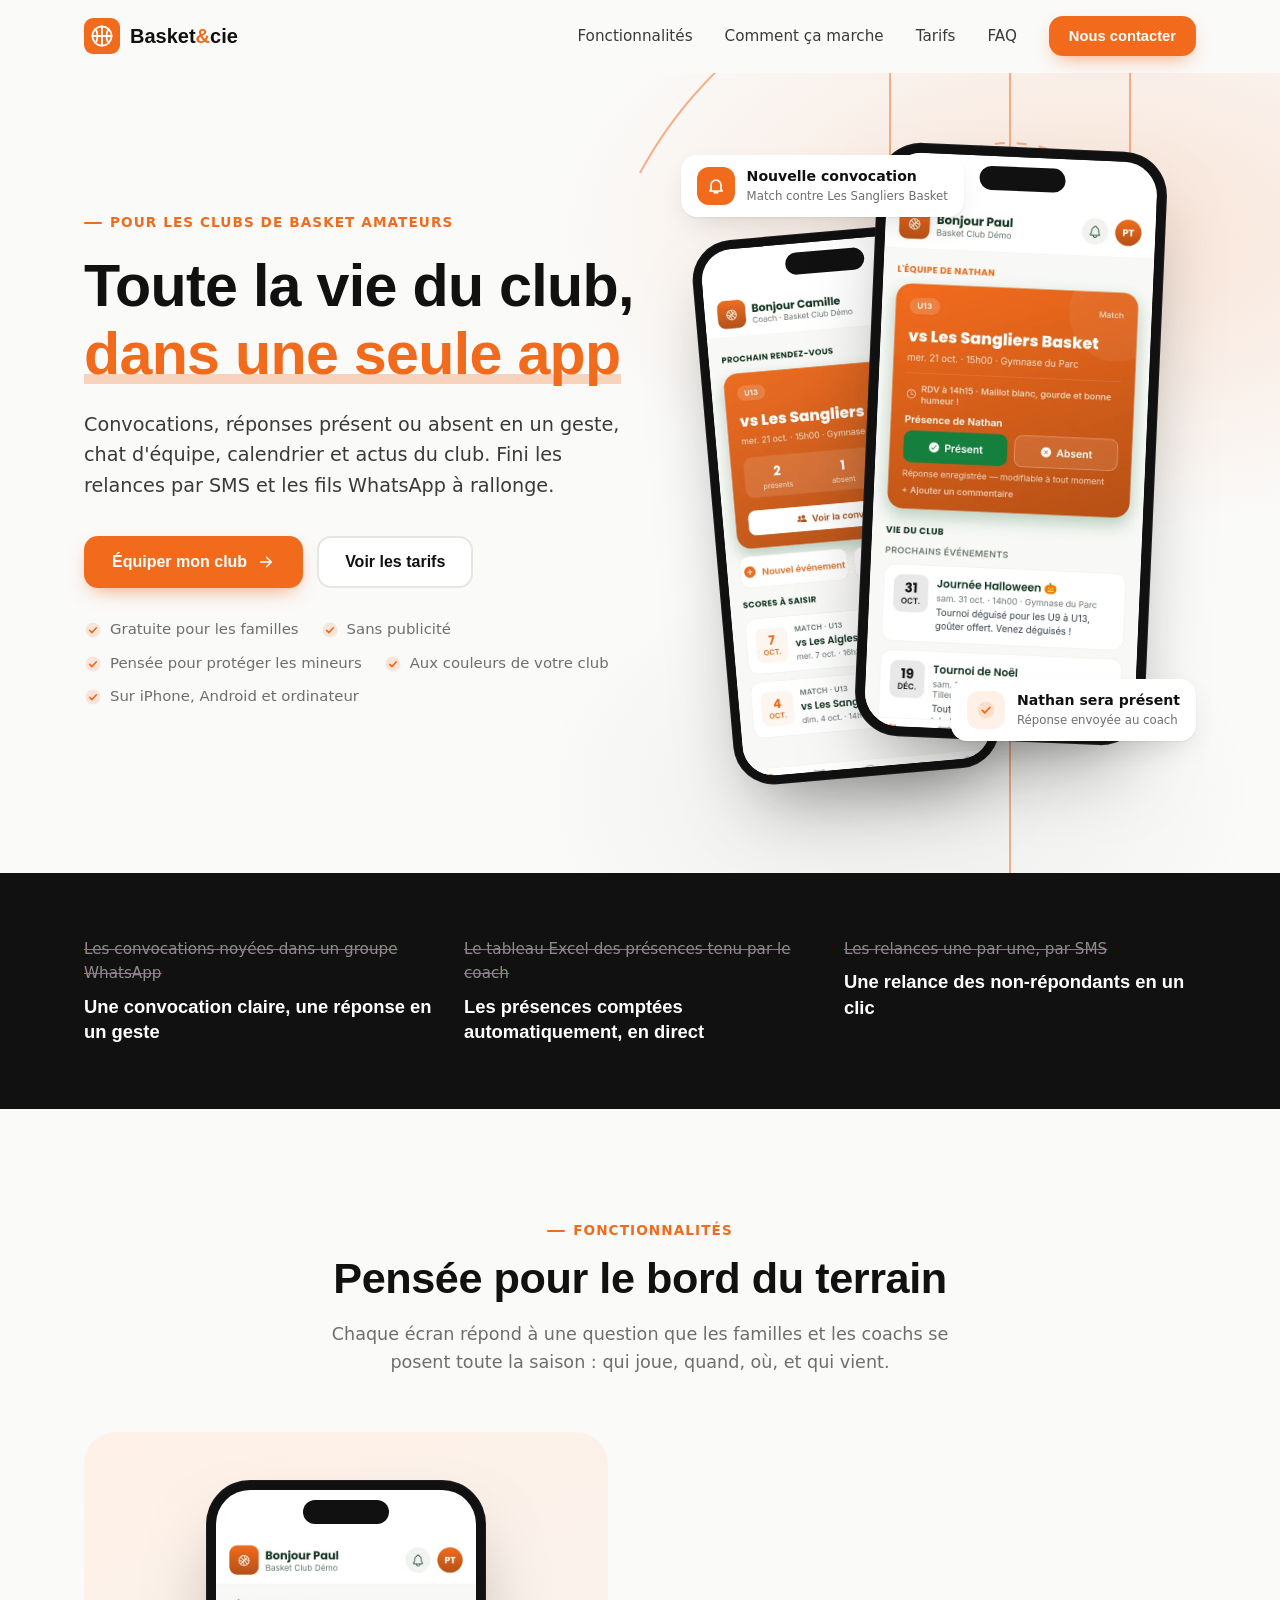
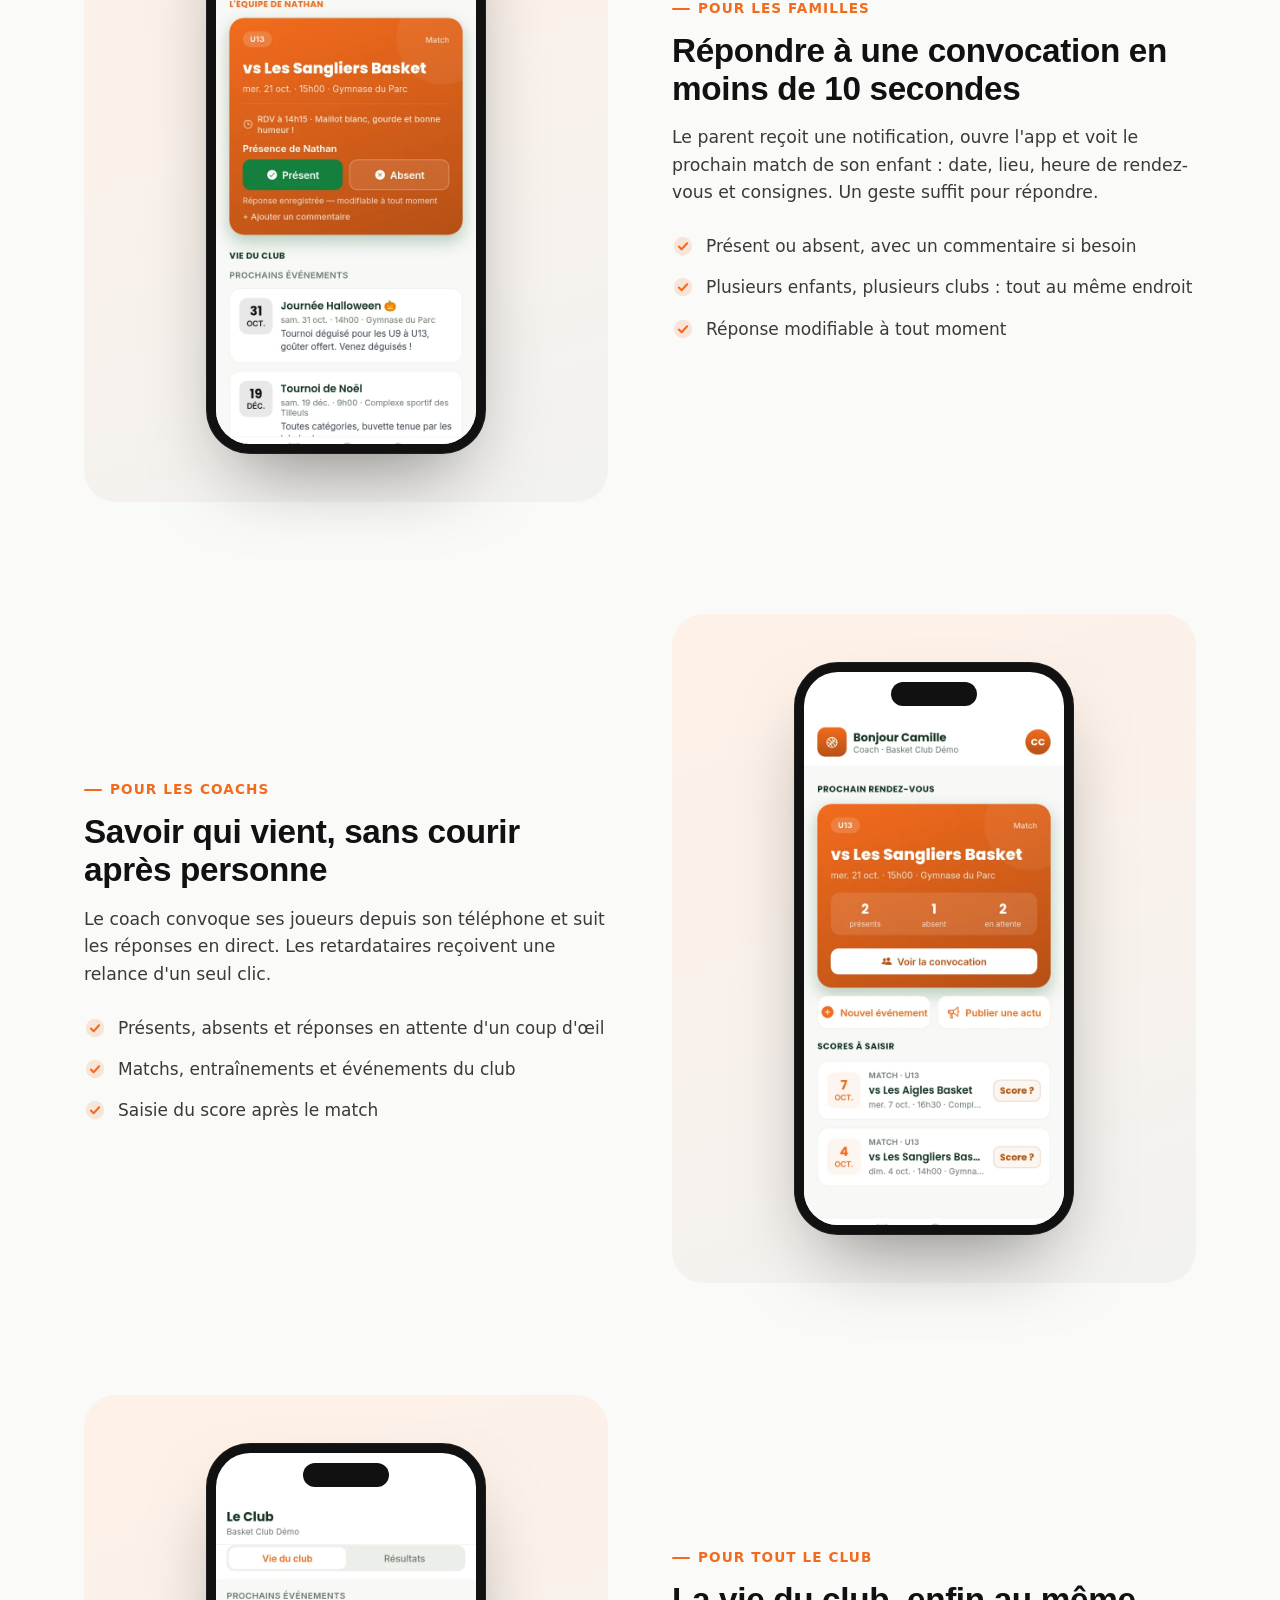
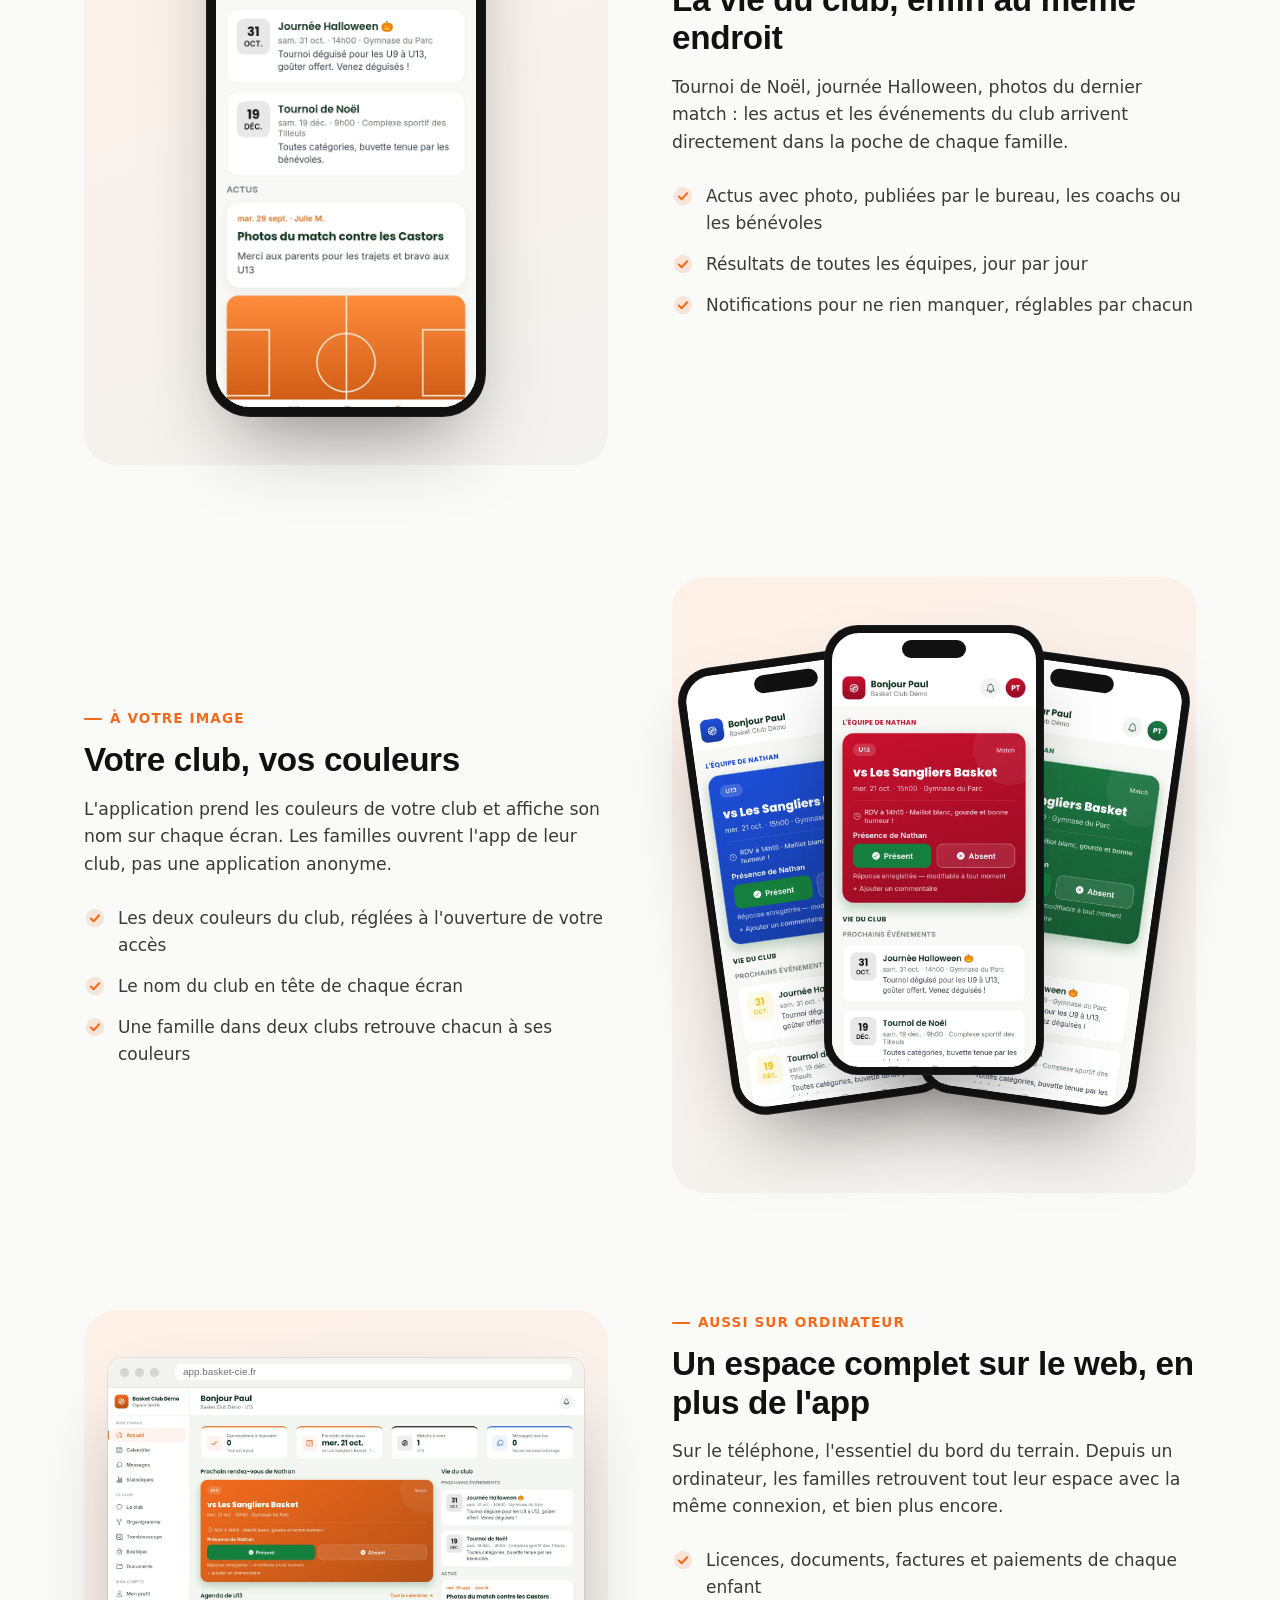
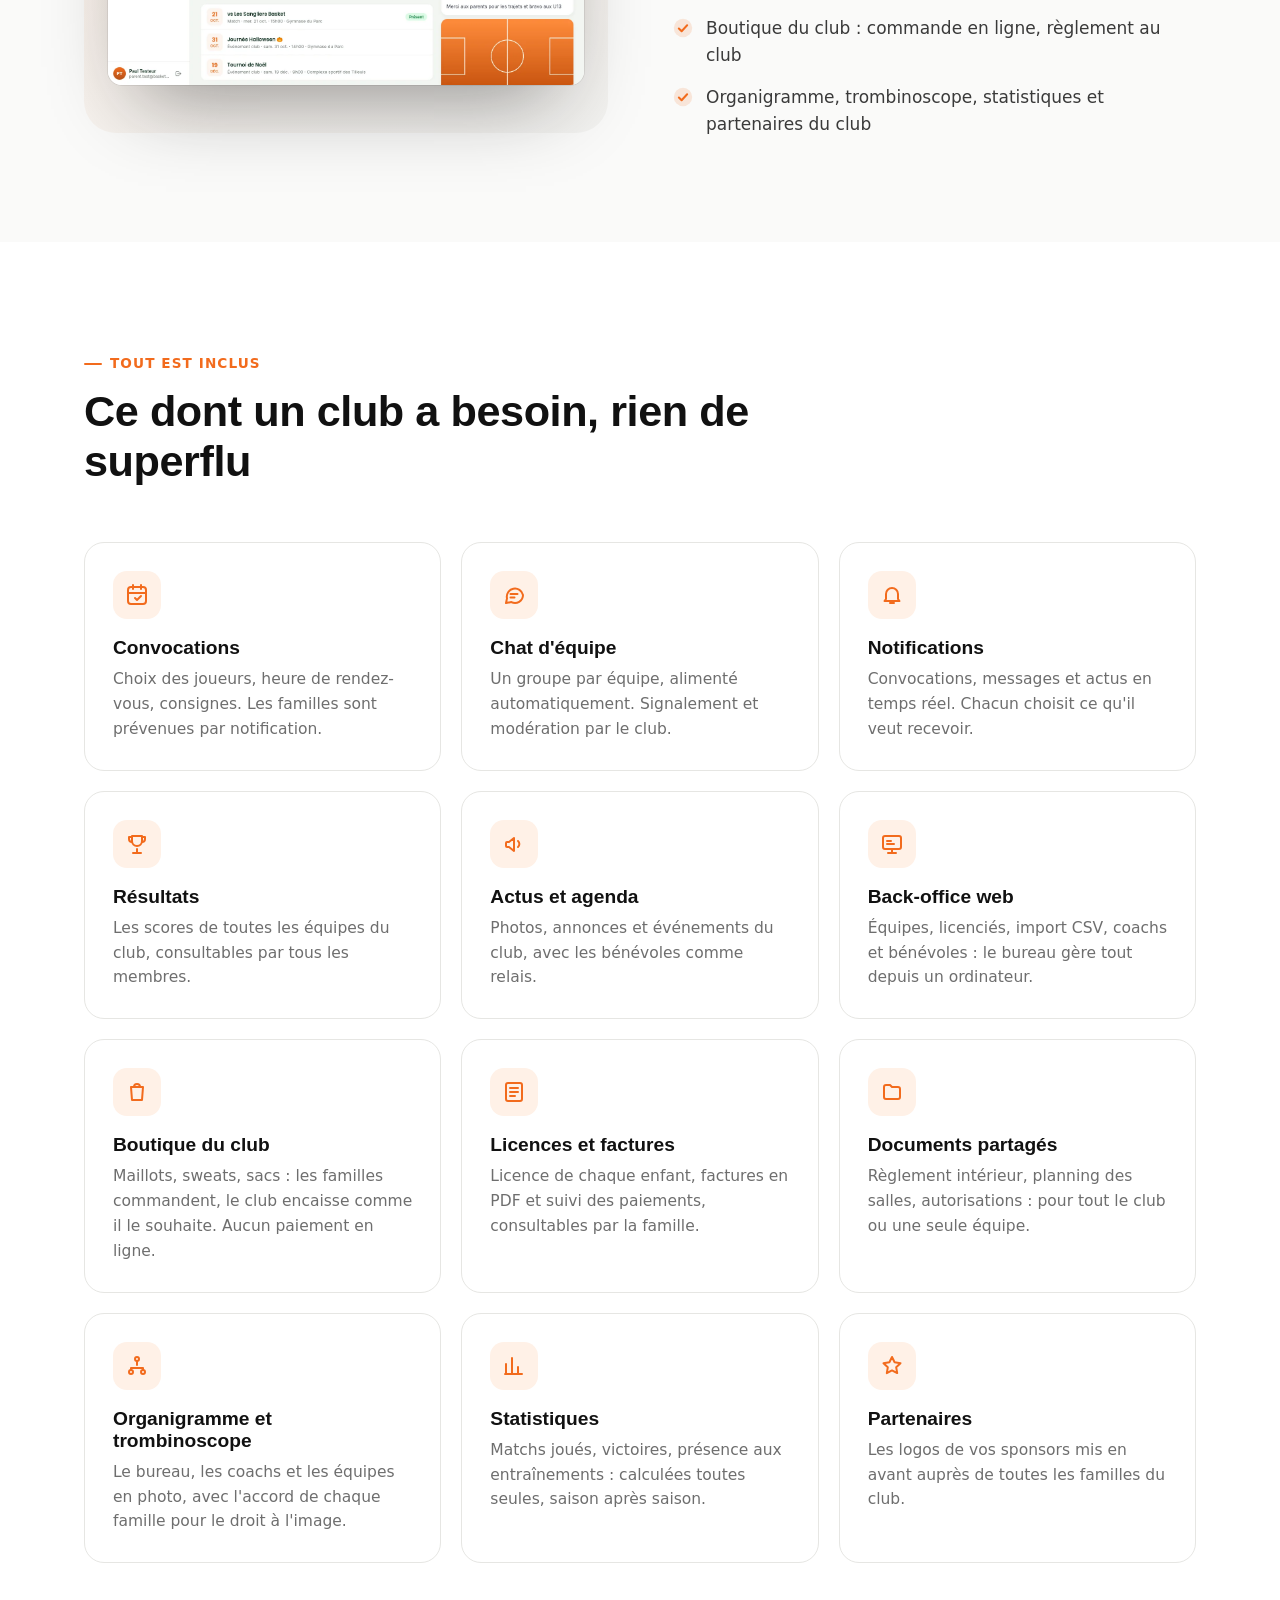
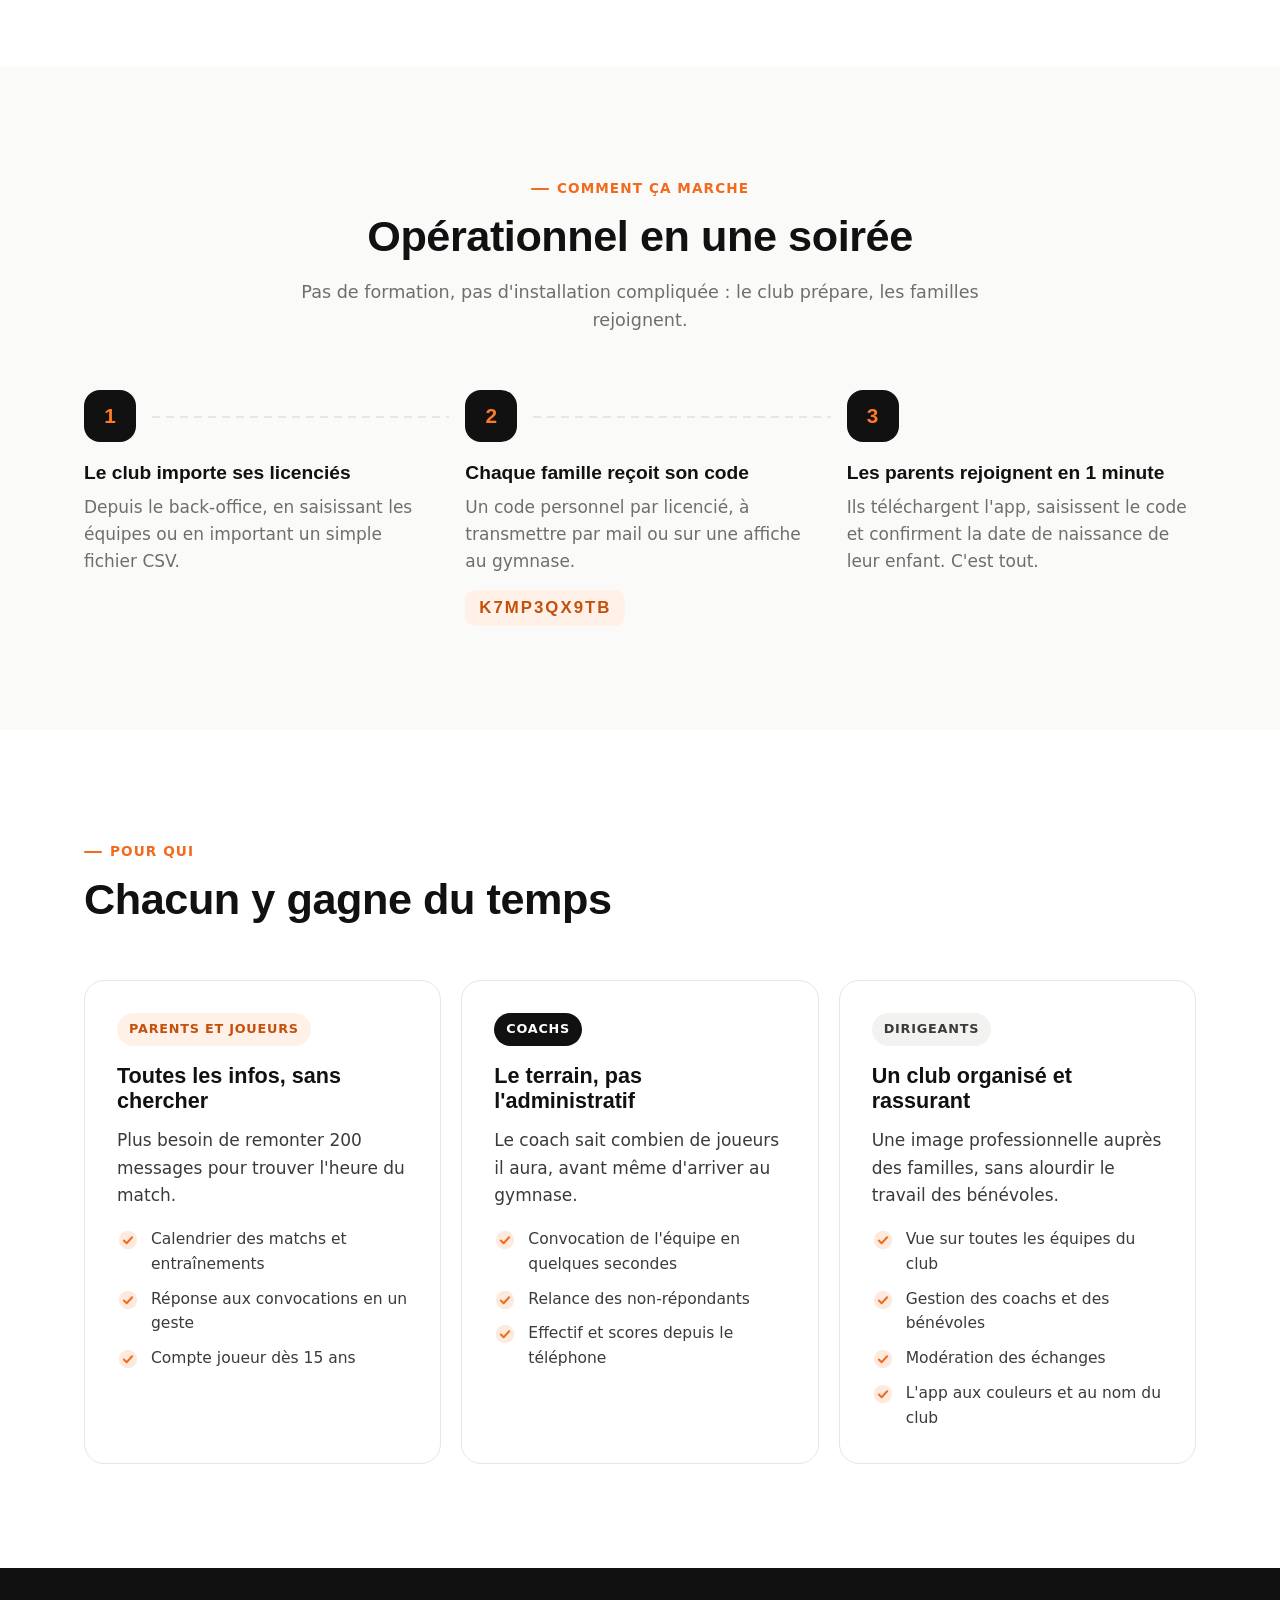
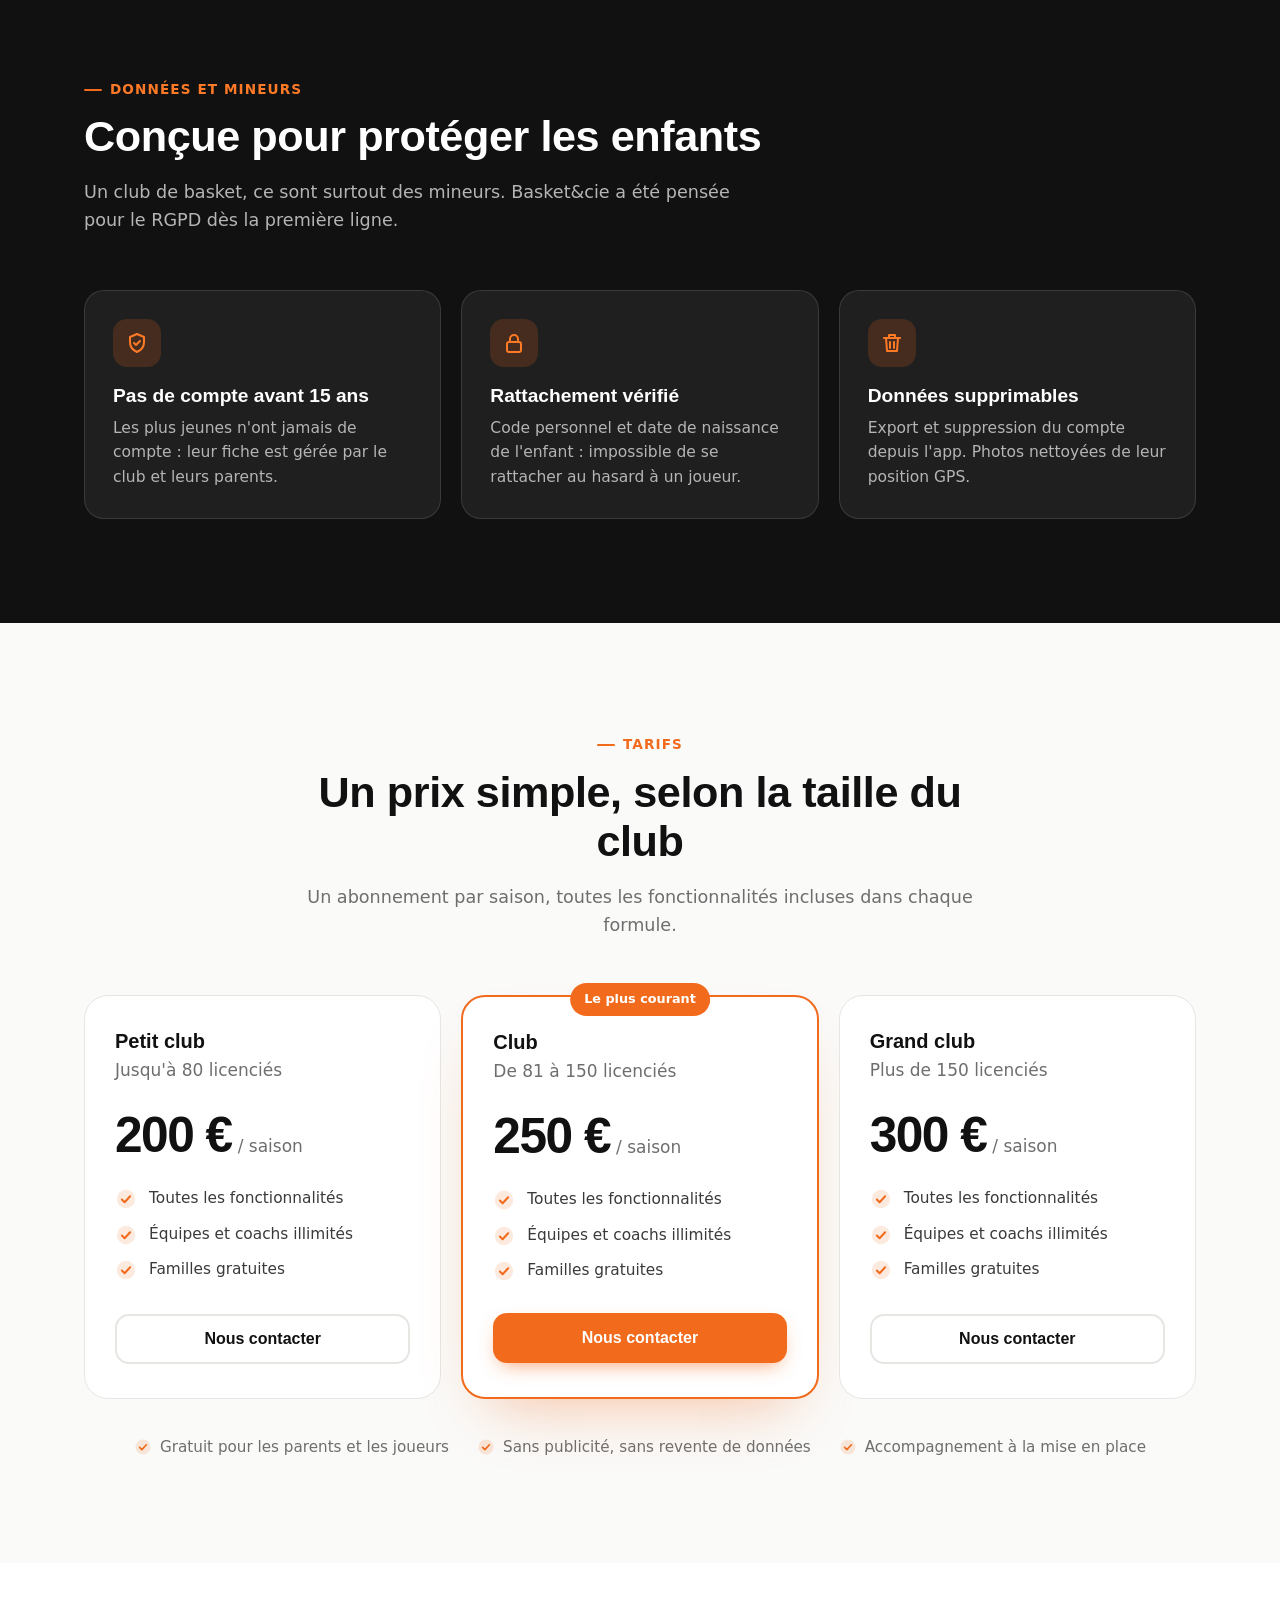
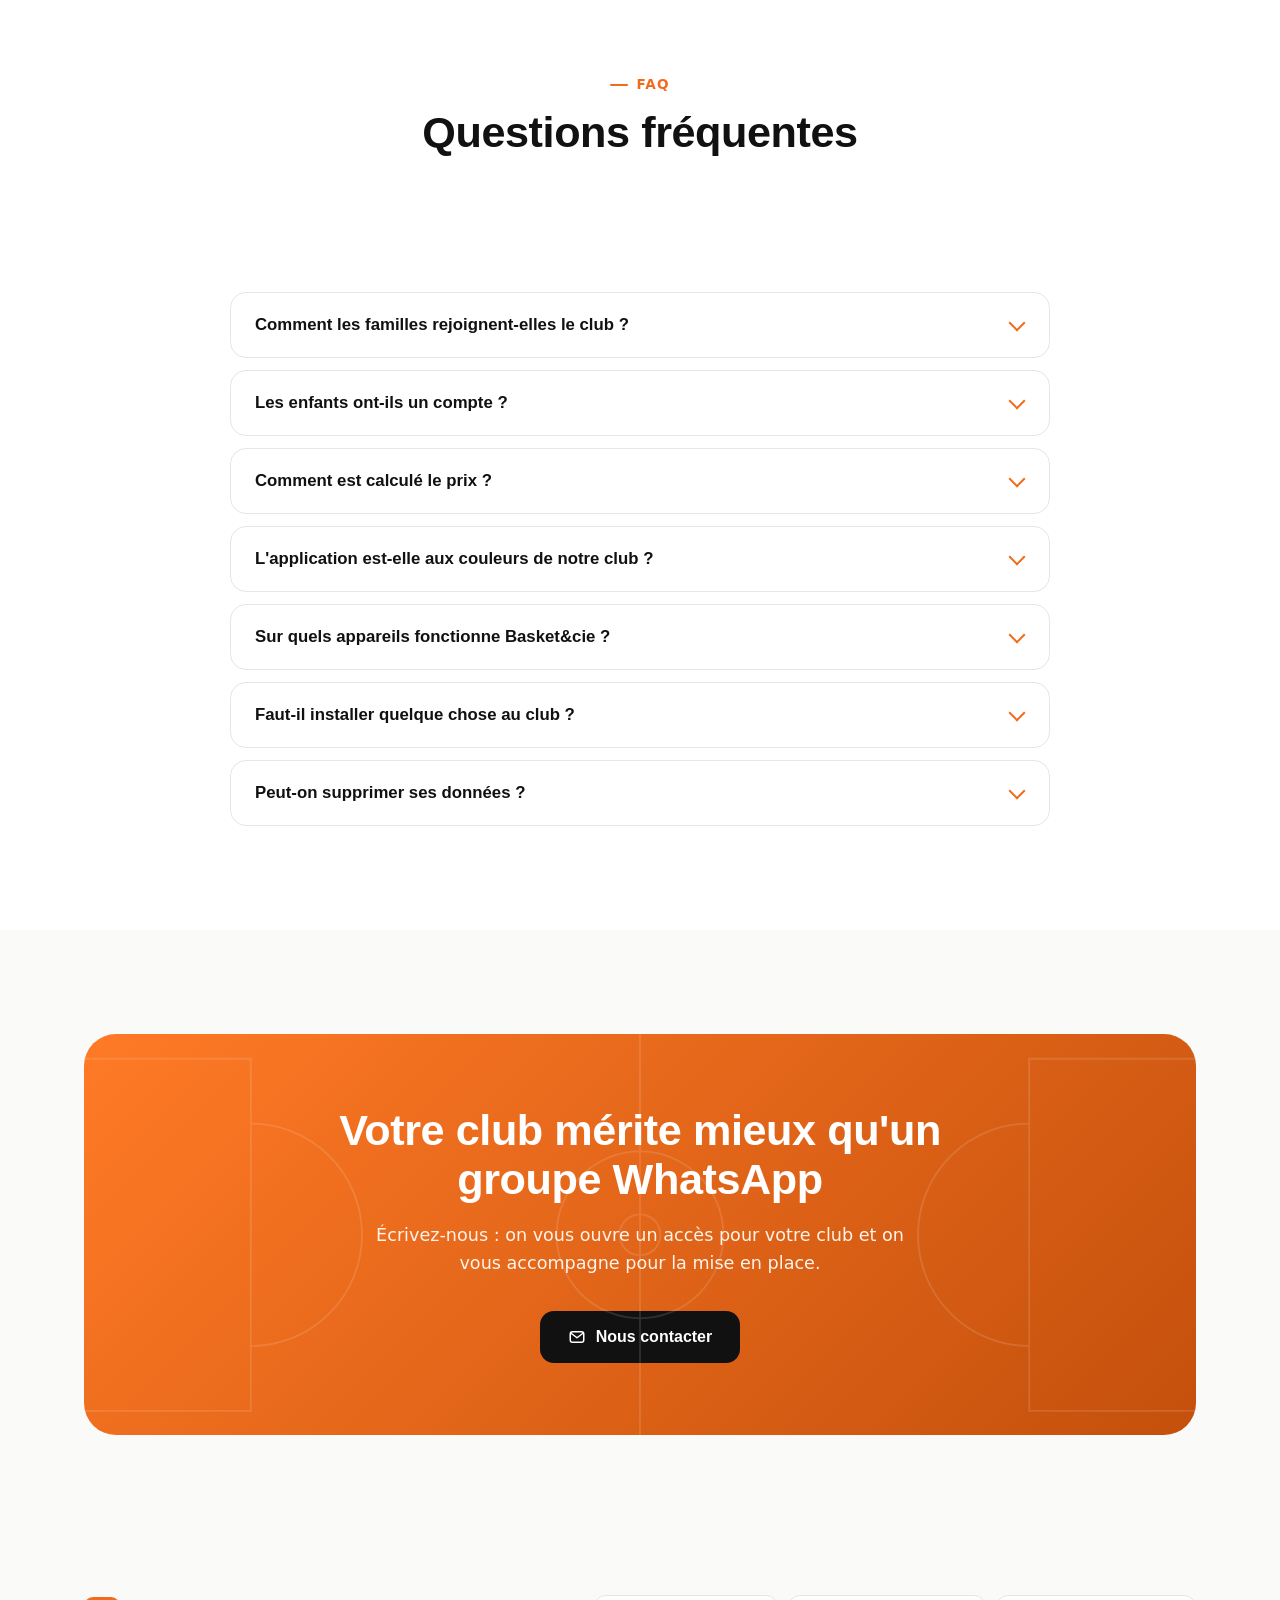
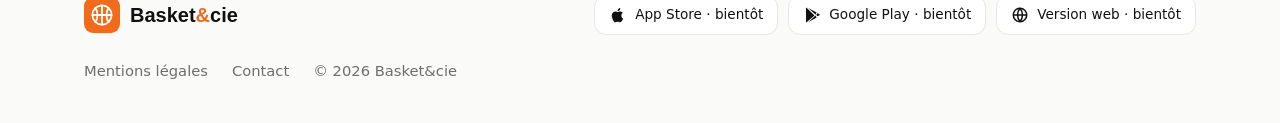
==== commit a451a04c: "Version web et plateformes : section ordinateur, six fonctions web, FAQ appareils, pied de page Co-A" ====
--- a/index.html
+++ b/index.html
@@ -31,9 +31,9 @@
         "@type": "SoftwareApplication",
         "name": "Basket&cie",
         "applicationCategory": "SportsApplication",
-        "operatingSystem": "iOS, Android",
+        "operatingSystem": "iOS, Android, Web",
         "inLanguage": "fr",
-        "description": "Application mobile pour les clubs de basket amateurs : convocations avec réponse présent/absent, chat de groupes, calendrier, actus du club, résultats et back-office web.",
+        "description": "Application pour les clubs de basket amateurs, sur iPhone, Android et ordinateur : convocations avec réponse présent/absent, chat de groupes, calendrier, actus du club, résultats, boutique, licences, factures, documents et back-office web.",
         "offers": [
           {"@type": "Offer", "name": "Petit club (jusqu'à 80 licenciés)", "price": "200", "priceCurrency": "EUR"},
           {"@type": "Offer", "name": "Club (81 à 150 licenciés)", "price": "250", "priceCurrency": "EUR"},
@@ -48,6 +48,7 @@
           {"@type": "Question", "name": "Les enfants ont-ils un compte ?", "acceptedAnswer": {"@type": "Answer", "text": "Non. Les moins de 15 ans n'ont jamais de compte : leur fiche est gérée par le club et par leurs parents. À partir de 15 ans, un joueur peut créer son propre compte."}},
           {"@type": "Question", "name": "Comment est calculé le prix ?", "acceptedAnswer": {"@type": "Answer", "text": "Le prix dépend uniquement du nombre de licenciés du club : 200 € par saison jusqu'à 80 licenciés, 250 € jusqu'à 150, 300 € au-delà. Toutes les fonctionnalités sont incluses dans chaque formule."}},
           {"@type": "Question", "name": "L'application est-elle aux couleurs de notre club ?", "acceptedAnswer": {"@type": "Answer", "text": "Oui. À l'ouverture de votre accès, l'application prend les deux couleurs de votre club et affiche son nom sur chaque écran. Une famille inscrite dans deux clubs retrouve chacun à ses couleurs."}},
+          {"@type": "Question", "name": "Sur quels appareils fonctionne Basket&cie ?", "acceptedAnswer": {"@type": "Answer", "text": "Sur iPhone (App Store), sur Android (Google Play) et sur ordinateur, depuis un simple navigateur. Le même compte fonctionne partout. La version ordinateur va plus loin : licences, documents, factures, boutique du club, trombinoscope et statistiques."}},
           {"@type": "Question", "name": "Peut-on supprimer ses données ?", "acceptedAnswer": {"@type": "Answer", "text": "Oui. Chaque utilisateur peut exporter ses données ou supprimer son compte depuis l'application, et le club peut supprimer la fiche d'un licencié à tout moment."}}
         ]
       }
@@ -230,6 +231,13 @@
     .trio .telephone:nth-child(3) { right: 0; transform: rotate(8deg); z-index: 2; }
     .vitrine-visuel .trio .telephone { width: 220px; }
 
+    /* --- Cadre navigateur (version web) ------------------------------------ */
+    .navigateur { width: 100%; max-width: 560px; border-radius: 14px; overflow: hidden; background: #fff; box-shadow: 0 40px 80px -30px rgba(17, 17, 17, .45), 0 0 0 1px rgba(17, 17, 17, .08); }
+    .navigateur-barre { display: flex; align-items: center; gap: 6px; height: 30px; padding: 0 12px; background: var(--gris-clair); border-bottom: 1px solid var(--bordure); }
+    .navigateur-barre i { width: 9px; height: 9px; border-radius: 50%; background: #D4D4D0; }
+    .navigateur-barre span { margin-left: 10px; flex: 1; height: 16px; border-radius: 6px; background: #fff; font: 500 .62rem/16px Inter, sans-serif; color: var(--discret); padding-left: 8px; }
+    .navigateur img { width: 100%; height: auto; }
+
     /* --- Grille des fonctionnalités ---------------------------------------- */
     .grille { display: grid; grid-template-columns: repeat(3, 1fr); gap: 20px; }
     .carte {
@@ -347,6 +355,8 @@
       border: 1px solid var(--bordure); background: var(--blanc); color: var(--encre); font-size: .85rem; font-weight: 500;
     }
     .store svg { width: 18px; height: 18px; }
+
+    .points { display: none; }
 
     /* --- Apparition au défilement ----------------------------------------- */
     .apparait { opacity: 0; transform: translateY(18px); transition: opacity .6s ease, transform .6s ease; }
@@ -388,7 +398,21 @@
       .bulle { font-size: .8rem; padding: 10px 12px; }
       .bulle.notif { left: 0; top: 0; }
       .bulle.reponse { right: 0; bottom: 8px; }
-      .bandeau .conteneur, .grille, .profils, .tarifs, .etapes { grid-template-columns: 1fr; }
+      .bandeau .conteneur, .etapes, .tarifs { grid-template-columns: 1fr; }
+      /* Tarifs : liste verticale compacte, les trois prix visibles en faisant défiler. */
+      .tarifs { gap: 14px; }
+      .tarif { padding: 22px 22px 24px; border-radius: 20px; }
+      .tarif .prix { margin-top: 14px; }
+      .tarif .prix strong { font-size: 2.4rem; }
+      .tarif .coches { margin: 16px 0 20px; gap: 8px; font-size: .93rem; }
+      .tarif .badge { top: -12px; }
+      /* « Tout est inclus » : grille 2 colonnes, icône et titre seulement. */
+      .grille-compacte { grid-template-columns: 1fr 1fr; gap: 10px; }
+      .grille-compacte .carte { padding: 16px 14px; border-radius: 16px; }
+      .grille-compacte .icone { width: 40px; height: 40px; border-radius: 12px; margin-bottom: 10px; }
+      .grille-compacte .icone svg { width: 20px; height: 20px; }
+      .grille-compacte h3 { font-size: 1rem; margin: 0; }
+      .grille-compacte p { display: none; }
       .etape:not(:last-child)::after { display: none; }
       .tarif.vedette { max-width: none; order: 0; }
       .vitrine { margin-bottom: 80px; }
@@ -402,6 +426,23 @@
       .appel { padding: 56px 24px; border-radius: 24px; }
       .terrain { display: none; }
       .heros h1 em { white-space: normal; }
+      /* Mobile : les groupes de vignettes deviennent des carrousels à faire glisser. */
+      .carrousel {
+        display: flex; gap: 14px; overflow-x: auto; overscroll-behavior-x: contain;
+        scroll-snap-type: x mandatory; scroll-padding: 0 24px; scrollbar-width: none;
+        margin: 0 -24px; padding: 6px 24px 10px;
+      }
+      .carrousel::-webkit-scrollbar { display: none; }
+      /* Carte presque pleine largeur : seule une fine bande de la suivante dépasse. */
+      .carrousel > * { flex: 0 0 calc(100% - 28px); scroll-snap-align: start; }
+      .carrousel .carte:hover { transform: none; }
+      /* Les vignettes hors écran (à droite) ne déclenchent pas l'apparition : on les montre d'emblée. */
+      .carrousel > .apparait { opacity: 1; transform: none; }
+      .points { display: flex; justify-content: center; gap: 8px; margin-top: 14px; }
+      .points button { width: 8px; height: 8px; padding: 0; border: 0; border-radius: 999px; background: var(--bordure); cursor: pointer; transition: width .2s ease, background-color .2s ease; }
+      .points button[aria-current="true"] { width: 22px; background: var(--orange); }
+      .confiance .points button { background: rgba(255,255,255,.25); }
+      .confiance .points button[aria-current="true"] { background: var(--orange-vif); }
     }
   </style>
 </head>
@@ -461,6 +502,7 @@
             <li><svg aria-hidden="true"><use href="#i-coche"/></svg>Sans publicité</li>
             <li><svg aria-hidden="true"><use href="#i-coche"/></svg>Pensée pour protéger les mineurs</li>
             <li><svg aria-hidden="true"><use href="#i-coche"/></svg>Aux couleurs de votre club</li>
+            <li><svg aria-hidden="true"><use href="#i-coche"/></svg>Sur iPhone, Android et ordinateur</li>
           </ul>
         </div>
 
@@ -573,6 +615,25 @@
             </ul>
           </div>
         </article>
+
+        <article class="vitrine apparait">
+          <div class="vitrine-visuel">
+            <div class="navigateur">
+              <div class="navigateur-barre" aria-hidden="true"><i></i><i></i><i></i><span>app.basket-cie.fr</span></div>
+              <img src="assets/web-accueil.webp" alt="Espace famille sur ordinateur : convocations, agenda de l'équipe et vie du club sur tout l'écran" width="1440" height="900" loading="lazy">
+            </div>
+          </div>
+          <div class="vitrine-texte">
+            <span class="surtitre">Aussi sur ordinateur</span>
+            <h3>Un espace complet sur le web, en plus de l'app</h3>
+            <p>Sur le téléphone, l'essentiel du bord du terrain. Depuis un ordinateur, les familles retrouvent tout leur espace avec la même connexion, et bien plus encore.</p>
+            <ul class="coches">
+              <li><svg aria-hidden="true"><use href="#i-coche"/></svg><span>Licences, documents, factures et paiements de chaque enfant</span></li>
+              <li><svg aria-hidden="true"><use href="#i-coche"/></svg><span>Boutique du club : commande en ligne, règlement au club</span></li>
+              <li><svg aria-hidden="true"><use href="#i-coche"/></svg><span>Organigramme, trombinoscope, statistiques et partenaires du club</span></li>
+            </ul>
+          </div>
+        </article>
       </div>
     </section>
 
@@ -583,7 +644,7 @@
           <span class="surtitre">Tout est inclus</span>
           <h2 id="titre-tout">Ce dont un club a besoin, rien de superflu</h2>
         </div>
-        <div class="grille">
+        <div class="grille grille-compacte">
           <div class="carte apparait">
             <div class="icone"><svg viewBox="0 0 24 24" fill="none" stroke="currentColor" stroke-width="2" stroke-linecap="round" stroke-linejoin="round"><rect x="3" y="4" width="18" height="17" rx="3"/><path d="M8 2v4m8-4v4M3 10h18m-11 5 2 2 4-4"/></svg></div>
             <h3>Convocations</h3>
@@ -613,6 +674,36 @@
             <div class="icone"><svg viewBox="0 0 24 24" fill="none" stroke="currentColor" stroke-width="2" stroke-linecap="round" stroke-linejoin="round"><rect x="3" y="4" width="18" height="13" rx="2"/><path d="M8 21h8m-4-4v4M7 9h4m-4 3h7"/></svg></div>
             <h3>Back-office web</h3>
             <p>Équipes, licenciés, import CSV, coachs et bénévoles : le bureau gère tout depuis un ordinateur.</p>
+          </div>
+          <div class="carte apparait">
+            <div class="icone"><svg viewBox="0 0 24 24" fill="none" stroke="currentColor" stroke-width="2" stroke-linecap="round" stroke-linejoin="round"><path d="M6 7h12l-1 13H7L6 7Z"/><path d="M9 7a3 3 0 0 1 6 0"/></svg></div>
+            <h3>Boutique du club</h3>
+            <p>Maillots, sweats, sacs : les familles commandent, le club encaisse comme il le souhaite. Aucun paiement en ligne.</p>
+          </div>
+          <div class="carte apparait">
+            <div class="icone"><svg viewBox="0 0 24 24" fill="none" stroke="currentColor" stroke-width="2" stroke-linecap="round" stroke-linejoin="round"><rect x="4" y="3" width="16" height="18" rx="2"/><path d="M8 8h8M8 12h8M8 16h5"/></svg></div>
+            <h3>Licences et factures</h3>
+            <p>Licence de chaque enfant, factures en PDF et suivi des paiements, consultables par la famille.</p>
+          </div>
+          <div class="carte apparait">
+            <div class="icone"><svg viewBox="0 0 24 24" fill="none" stroke="currentColor" stroke-width="2" stroke-linecap="round" stroke-linejoin="round"><path d="M4 7a2 2 0 0 1 2-2h4l2 2h6a2 2 0 0 1 2 2v8a2 2 0 0 1-2 2H6a2 2 0 0 1-2-2V7Z"/></svg></div>
+            <h3>Documents partagés</h3>
+            <p>Règlement intérieur, planning des salles, autorisations : pour tout le club ou une seule équipe.</p>
+          </div>
+          <div class="carte apparait">
+            <div class="icone"><svg viewBox="0 0 24 24" fill="none" stroke="currentColor" stroke-width="2" stroke-linecap="round" stroke-linejoin="round"><circle cx="12" cy="5" r="2"/><circle cx="6" cy="18" r="2"/><circle cx="18" cy="18" r="2"/><path d="M12 7v4M6 16v-2h12v2"/></svg></div>
+            <h3>Organigramme et trombinoscope</h3>
+            <p>Le bureau, les coachs et les équipes en photo, avec l'accord de chaque famille pour le droit à l'image.</p>
+          </div>
+          <div class="carte apparait">
+            <div class="icone"><svg viewBox="0 0 24 24" fill="none" stroke="currentColor" stroke-width="2" stroke-linecap="round" stroke-linejoin="round"><path d="M4 20V10m6 10V4m6 16v-7m4 7H3"/></svg></div>
+            <h3>Statistiques</h3>
+            <p>Matchs joués, victoires, présence aux entraînements : calculées toutes seules, saison après saison.</p>
+          </div>
+          <div class="carte apparait">
+            <div class="icone"><svg viewBox="0 0 24 24" fill="none" stroke="currentColor" stroke-width="2" stroke-linecap="round" stroke-linejoin="round"><path d="m12 3 2.6 5.3 5.9.9-4.3 4.1 1 5.8L12 16.4 6.8 19.1l1-5.8-4.3-4.1 5.9-.9L12 3Z"/></svg></div>
+            <h3>Partenaires</h3>
+            <p>Les logos de vos sponsors mis en avant auprès de toutes les familles du club.</p>
           </div>
         </div>
       </div>
@@ -651,7 +742,7 @@
           <span class="surtitre">Pour qui</span>
           <h2 id="titre-profils">Chacun y gagne du temps</h2>
         </div>
-        <div class="profils">
+        <div class="profils carrousel">
           <div class="profil apparait">
             <span class="etiquette">Parents et joueurs</span>
             <h3>Toutes les infos, sans chercher</h3>
@@ -695,7 +786,7 @@
           <h2 id="titre-confiance">Conçue pour protéger les enfants</h2>
           <p>Un club de basket, ce sont surtout des mineurs. Basket&amp;cie a été pensée pour le RGPD dès la première ligne.</p>
         </div>
-        <div class="grille">
+        <div class="grille carrousel">
           <div class="carte apparait">
             <div class="icone"><svg viewBox="0 0 24 24"><use href="#i-bouclier"/></svg></div>
             <h3>Pas de compte avant 15 ans</h3>
@@ -800,8 +891,12 @@
             <p>Oui. À l'ouverture de votre accès, l'application prend les deux couleurs de votre club et affiche son nom sur chaque écran. Une famille inscrite dans deux clubs retrouve chacun à ses couleurs.</p>
           </details>
           <details class="apparait">
+            <summary>Sur quels appareils fonctionne Basket&amp;cie ?</summary>
+            <p>Sur iPhone (App Store), sur Android (Google Play) et sur ordinateur, depuis un simple navigateur. Le même compte fonctionne partout. La version ordinateur va plus loin : licences, documents, factures, boutique du club, trombinoscope et statistiques.</p>
+          </details>
+          <details class="apparait">
             <summary>Faut-il installer quelque chose au club ?</summary>
-            <p>Non. Le bureau utilise le back-office depuis un navigateur, et les familles téléchargent l'application sur leur téléphone (iPhone ou Android).</p>
+            <p>Non. Le bureau utilise le back-office depuis un navigateur. Les familles téléchargent l'application sur leur téléphone (iPhone ou Android) ou se connectent depuis un ordinateur, sans rien installer.</p>
           </details>
           <details class="apparait">
             <summary>Peut-on supprimer ses données ?</summary>
@@ -840,6 +935,7 @@
       <div class="stores" aria-label="Disponibilité">
         <span class="store"><svg viewBox="0 0 24 24" fill="currentColor" aria-hidden="true"><path d="M16.4 12.6c0-2.4 2-3.5 2-3.6-1.1-1.6-2.8-1.8-3.4-1.8-1.4-.1-2.8.9-3.5.9s-1.9-.9-3.1-.8a4.6 4.6 0 0 0-3.9 2.4c-1.7 2.9-.4 7.2 1.2 9.6.8 1.2 1.7 2.4 2.9 2.4 1.2-.1 1.6-.8 3-.8s1.8.8 3.1.8c1.3 0 2.1-1.2 2.9-2.3.9-1.3 1.3-2.6 1.3-2.7 0 0-2.5-1-2.5-4.1ZM14.1 5.5c.6-.8 1.1-1.8 1-2.9-.9 0-2.1.6-2.7 1.4-.6.7-1.1 1.8-1 2.8 1 .1 2.1-.5 2.7-1.3Z"/></svg>App Store · bientôt</span>
         <span class="store"><svg viewBox="0 0 24 24" fill="currentColor" aria-hidden="true"><path d="M4 2.8v18.4c0 .4.4.7.8.5l10.5-9.2L4.8 2.3c-.4-.2-.8.1-.8.5Zm12.6 8.6L6.9 2.5l11.3 6.3-1.6 2.6Zm0 1.2 1.6 2.6-11.3 6.3 9.7-8.9Zm2.8-3 2.6 1.4c.5.3.5 1 0 1.3l-2.6 1.4-1.8-2.1 1.8-2Z"/></svg>Google Play · bientôt</span>
+        <span class="store"><svg viewBox="0 0 24 24" fill="none" stroke="currentColor" stroke-width="2" aria-hidden="true"><circle cx="12" cy="12" r="9"/><path d="M3 12h18M12 3a14 14 0 0 1 0 18M12 3a14 14 0 0 0 0 18"/></svg>Version web · bientôt</span>
       </div>
       <nav aria-label="Liens légaux">
         <a href="mentions-legales.html">Mentions légales</a>
@@ -865,6 +961,35 @@
       if (e.target.closest('a')) { nav.classList.remove('ouvert'); bouton.setAttribute('aria-expanded', 'false'); }
     });
 
+    // Carrousels (mobile) : points de pagination, et la formule « Le plus courant » au centre au départ.
+    const mobile = matchMedia('(max-width: 760px)');
+    document.querySelectorAll('.carrousel').forEach((c) => {
+      const cartes = [...c.children];
+      const points = document.createElement('div');
+      points.className = 'points';
+      cartes.forEach((carte, i) => {
+        const b = document.createElement('button');
+        b.type = 'button';
+        b.setAttribute('aria-label', `Vignette ${i + 1} sur ${cartes.length}`);
+        b.addEventListener('click', () => c.scrollTo({ left: carte.offsetLeft - c.offsetLeft - (c.clientWidth - carte.clientWidth) / 2, behavior: 'smooth' }));
+        points.append(b);
+      });
+      c.after(points);
+      const majPoints = () => {
+        const centre = c.scrollLeft + c.clientWidth / 2;
+        let actif = 0, ecart = Infinity;
+        cartes.forEach((carte, i) => {
+          const d = Math.abs(carte.offsetLeft - c.offsetLeft + carte.clientWidth / 2 - centre);
+          if (d < ecart) { ecart = d; actif = i; }
+        });
+        [...points.children].forEach((b, i) => b.setAttribute('aria-current', String(i === actif)));
+      };
+      c.addEventListener('scroll', majPoints, { passive: true });
+      const vedette = c.querySelector('.vedette');
+      if (vedette && mobile.matches) c.scrollLeft = vedette.offsetLeft - c.offsetLeft - (c.clientWidth - vedette.clientWidth) / 2;
+      majPoints();
+    });
+
     // Apparition douce des sections (le contenu reste visible sans JavaScript, voir <noscript>).
     const observateur = new IntersectionObserver((entrees) => {
       for (const e of entrees) if (e.isIntersecting) { e.target.classList.add('visible'); observateur.unobserve(e.target); }
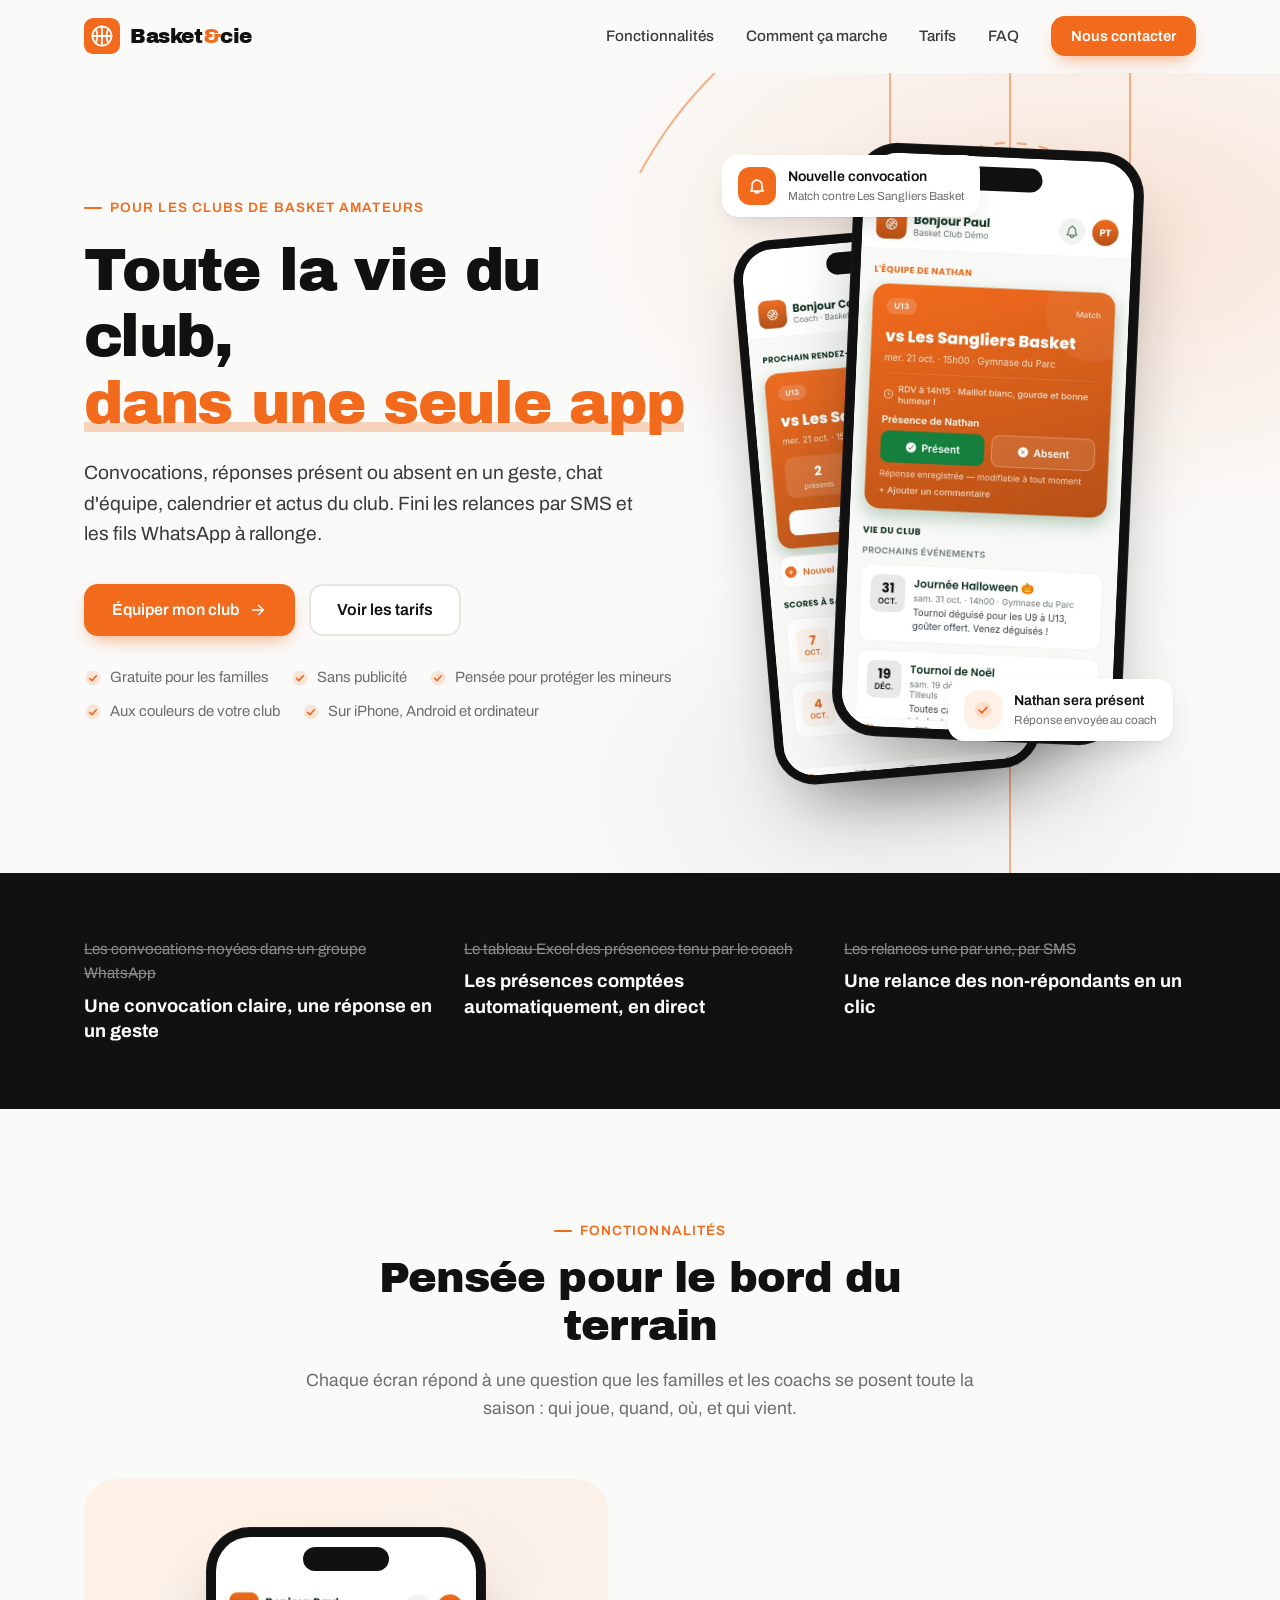
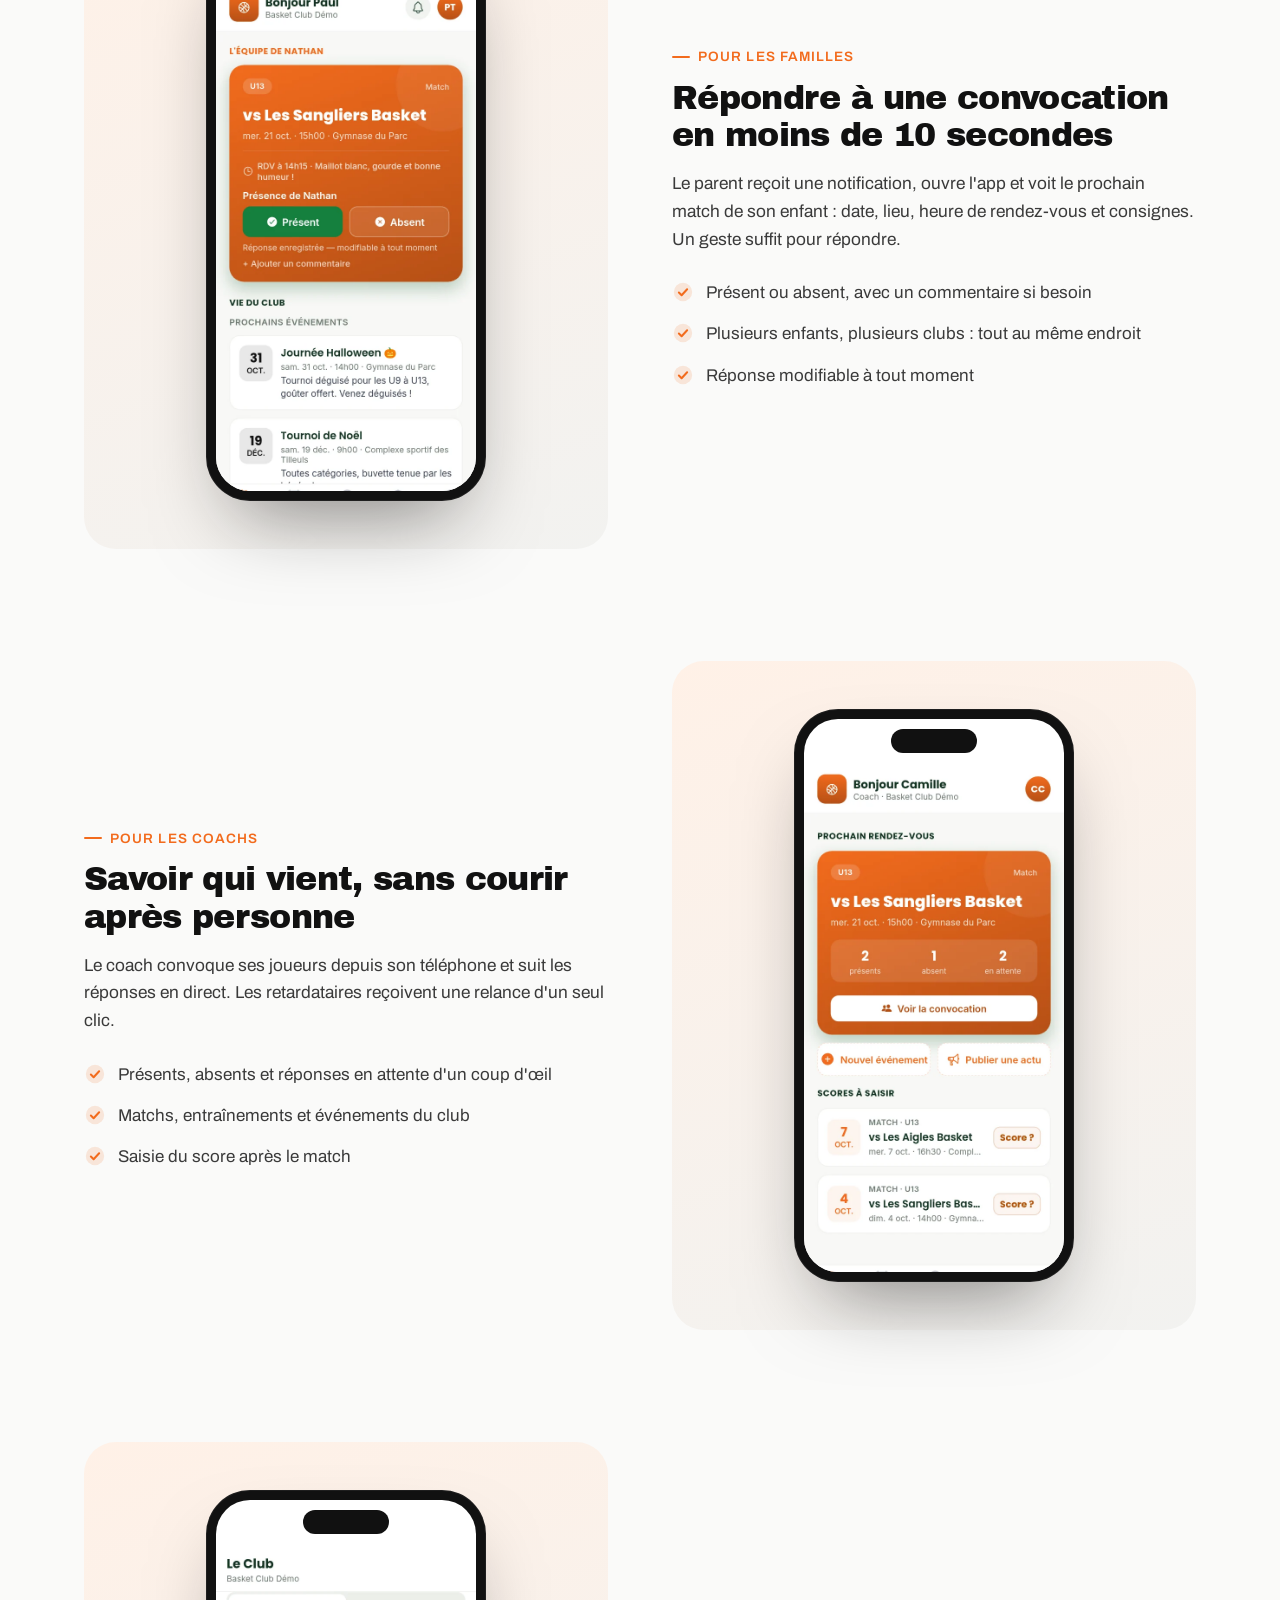
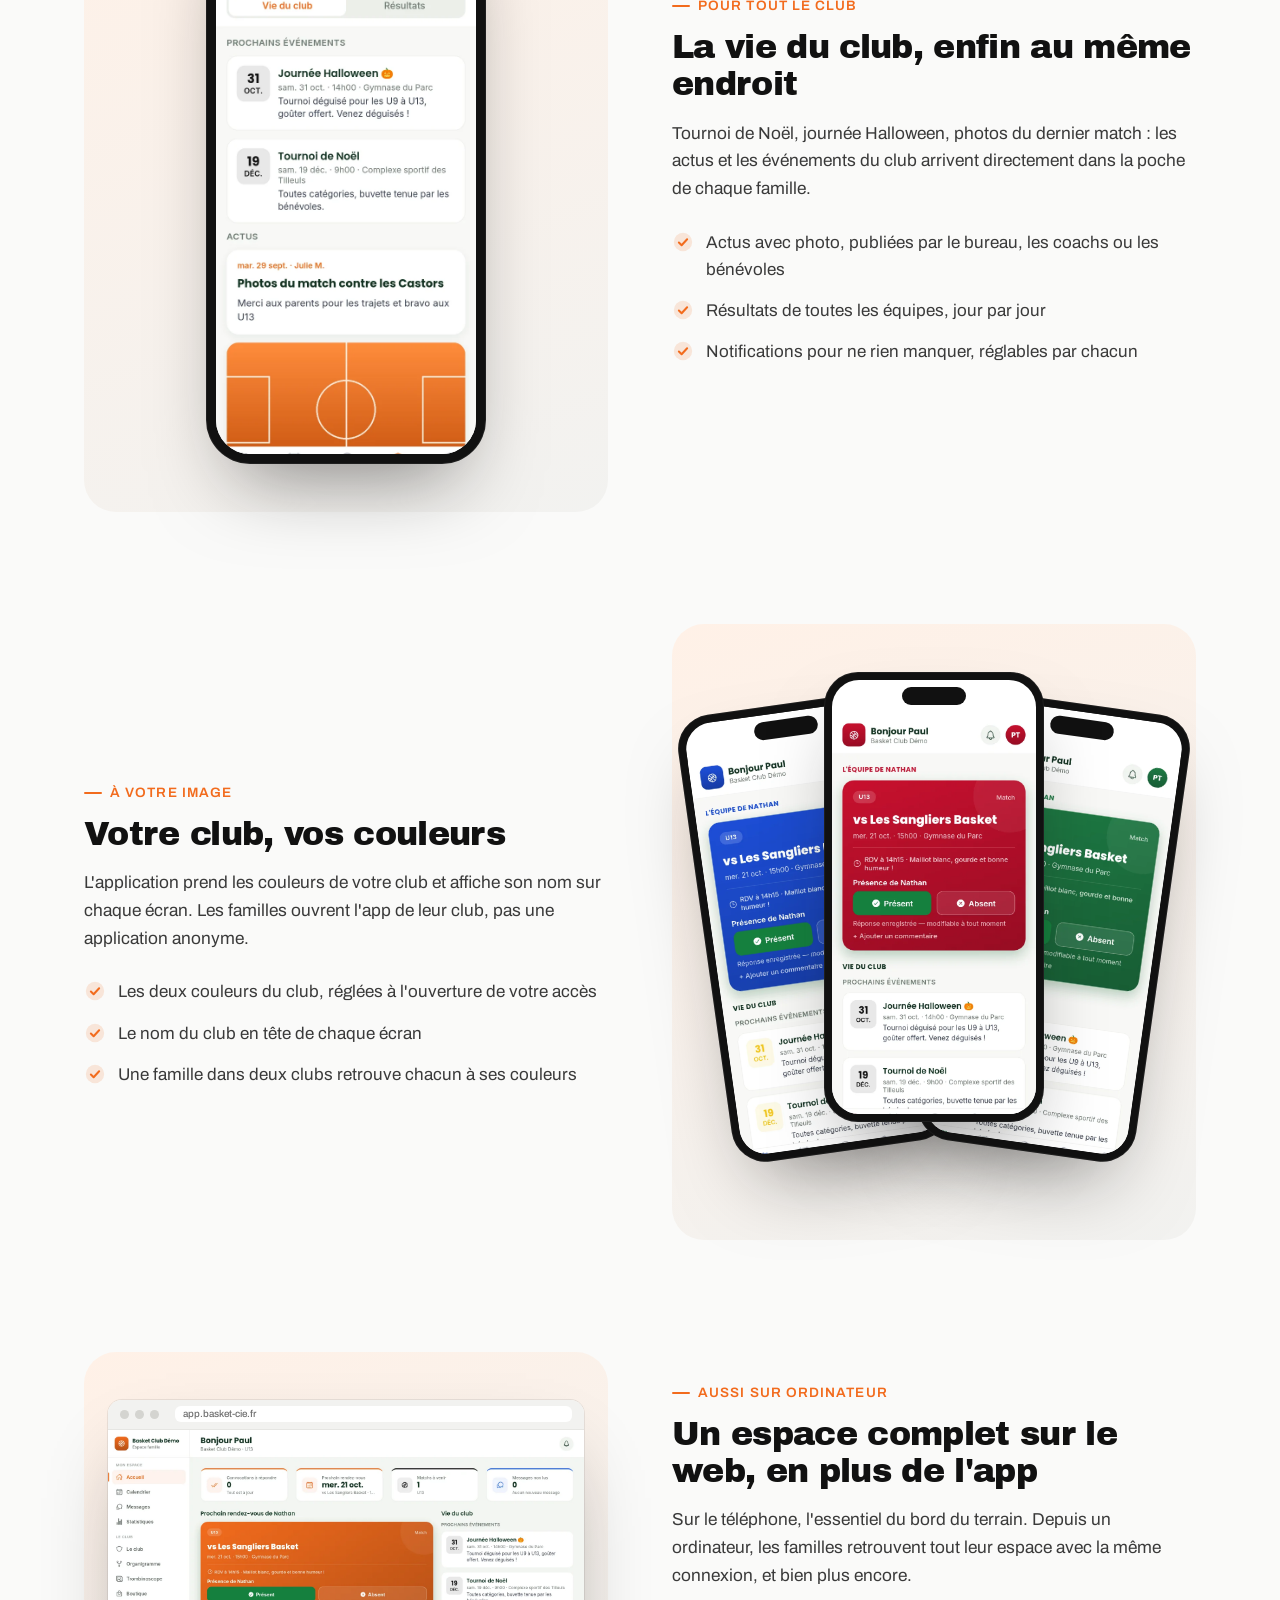
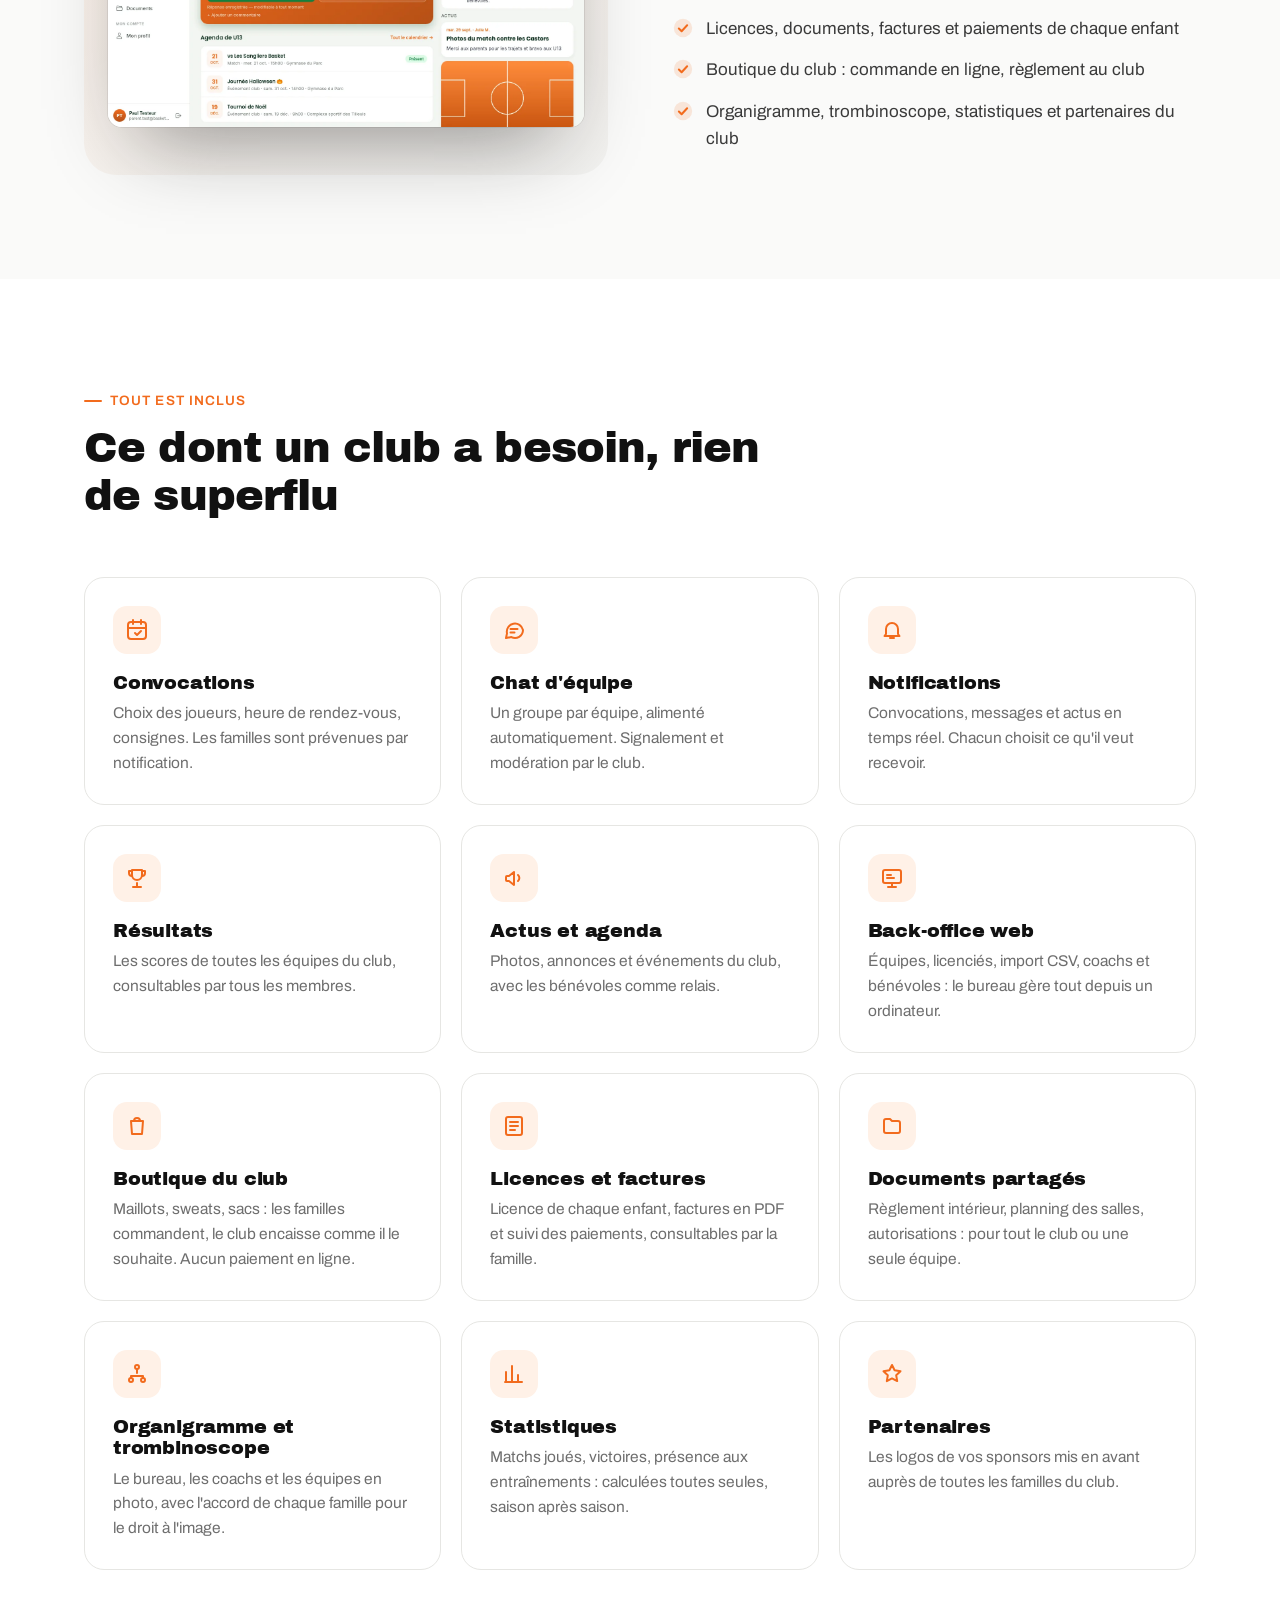
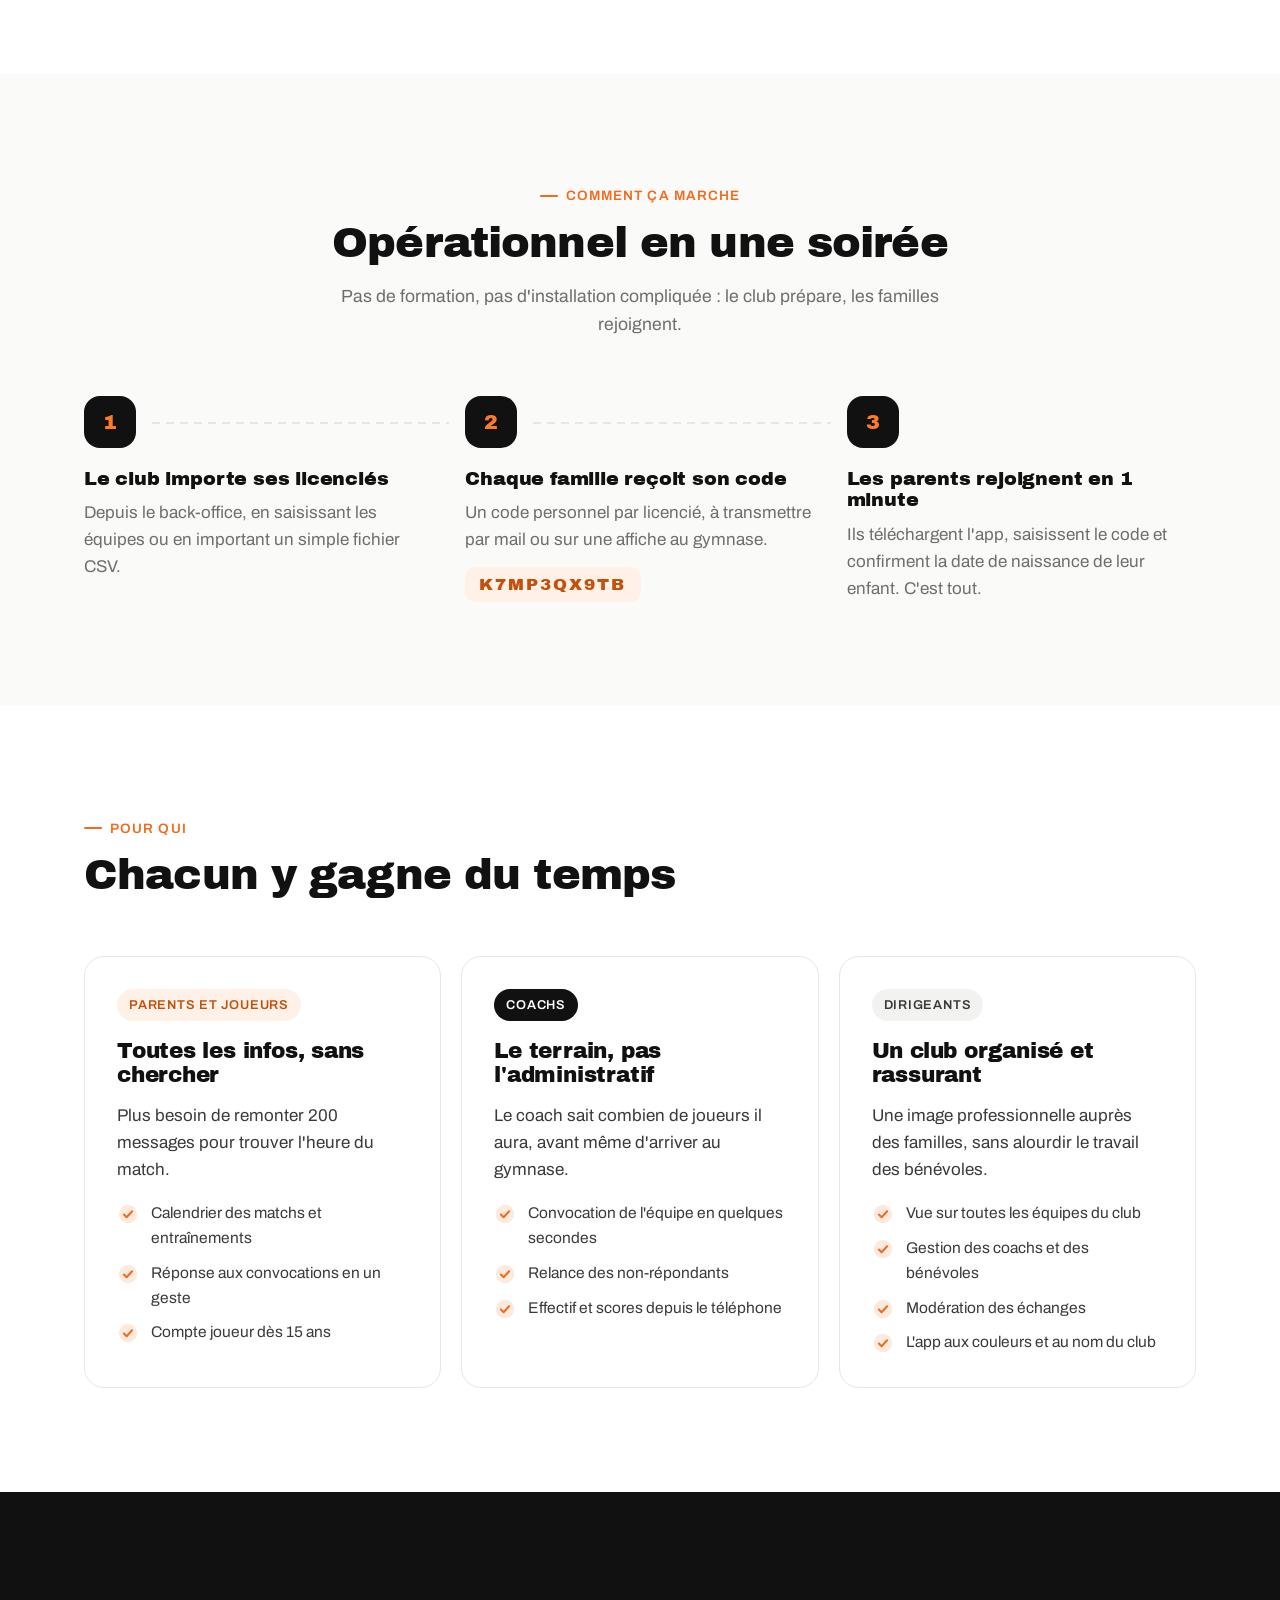
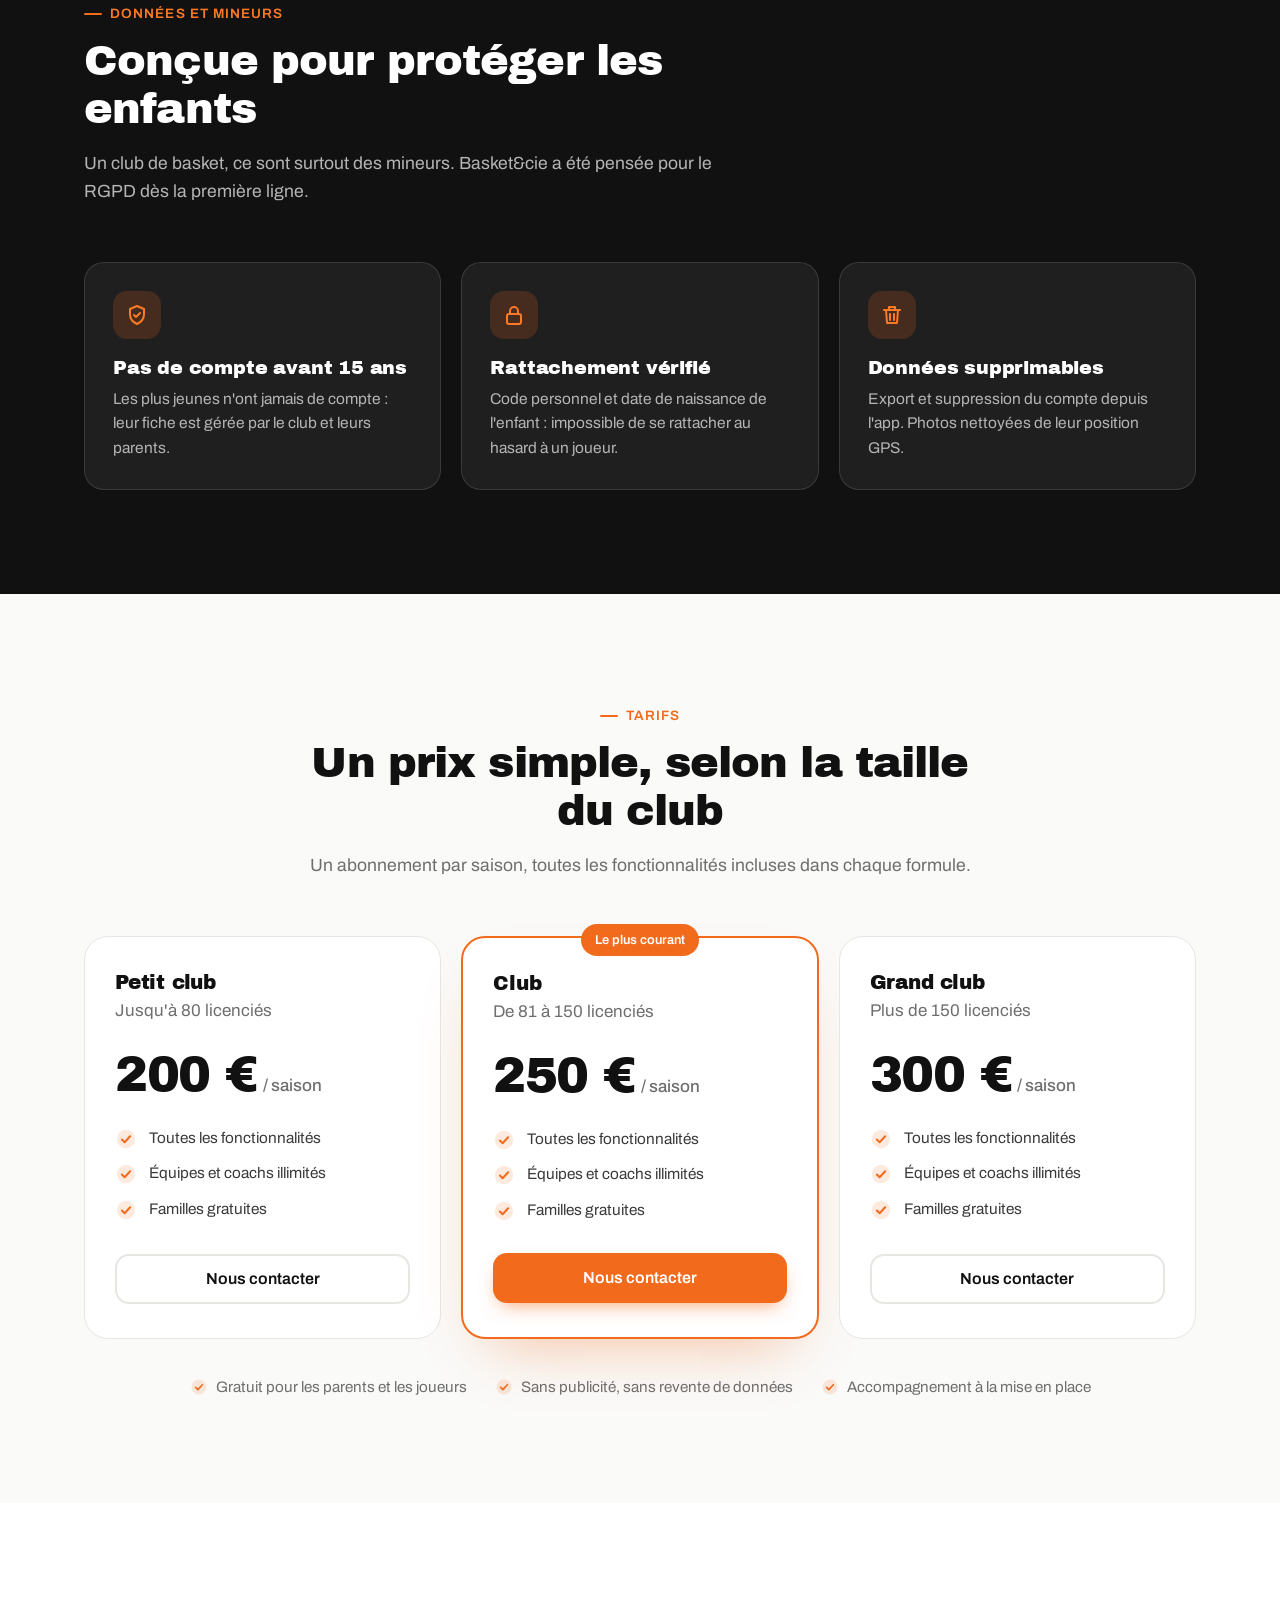
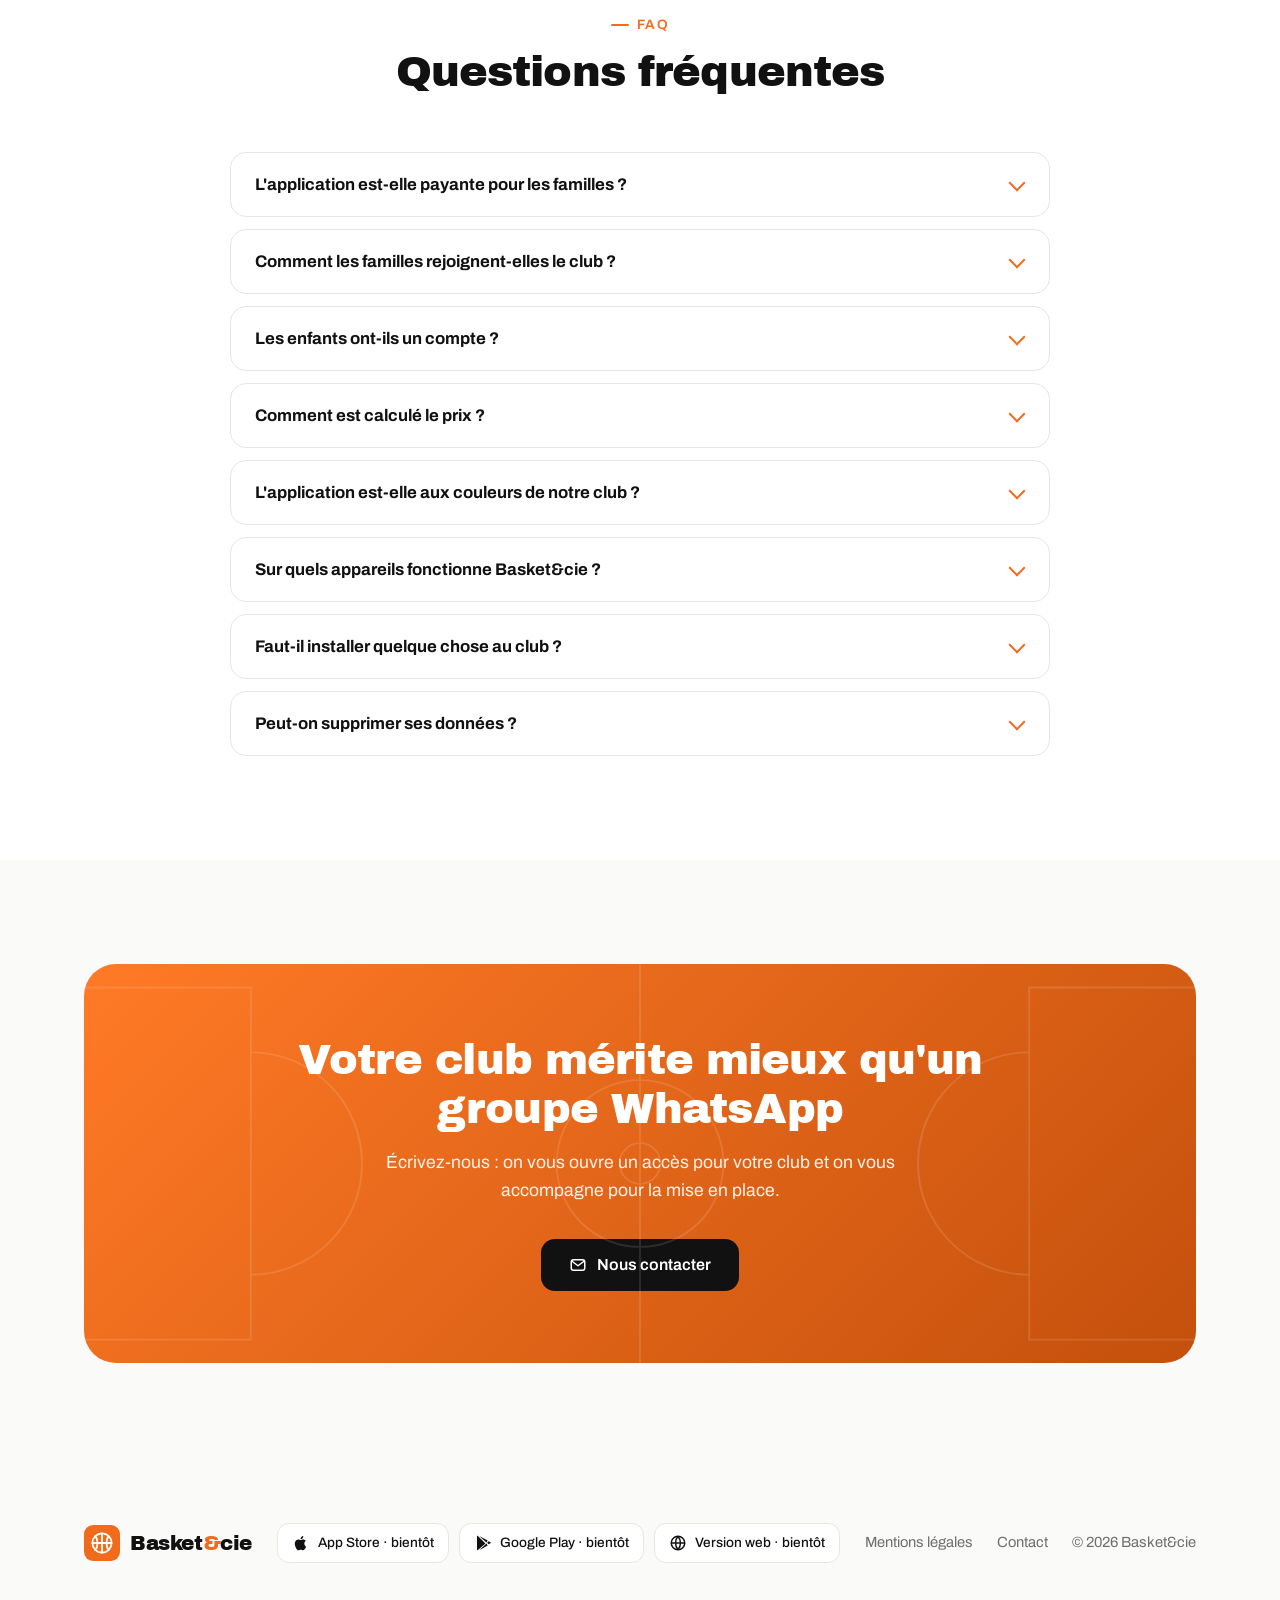
==== commit 1f731ecf: "Police Archivo / Archivo Black hébergée sur le site, aperçu refait Co-Authored-By: Claude Opus 5.5 <" ====
--- a/index.html
+++ b/index.html
@@ -15,13 +15,13 @@
   <meta property="og:title" content="Basket&amp;cie — L'application des clubs de basket amateurs">
   <meta property="og:description" content="Convocations en un tap, chat d'équipe, calendrier et actus du club. Gratuite pour les familles.">
   <meta property="og:url" content="https://basket-cie.fr/">
-  <meta property="og:image" content="https://basket-cie.fr/assets/og.jpg?v=3">
+  <meta property="og:image" content="https://basket-cie.fr/assets/og.jpg?v=4">
   <meta name="twitter:card" content="summary_large_image">
 
   <!-- Polices hébergées sur le site : aucune requête vers un service tiers. -->
-  <link rel="preload" href="assets/fonts/poppins-800-latin.woff2" as="font" type="font/woff2" crossorigin>
-  <link rel="preload" href="assets/fonts/inter-400-latin.woff2" as="font" type="font/woff2" crossorigin>
-  <link rel="stylesheet" href="assets/fonts.css">
+  <link rel="preload" href="assets/fonts/archivo-black-latin.woff2" as="font" type="font/woff2" crossorigin>
+  <link rel="preload" href="assets/fonts/archivo-latin.woff2" as="font" type="font/woff2" crossorigin>
+  <link rel="stylesheet" href="assets/fonts.css?v=2">
 
   <script type="application/ld+json">
   {
@@ -81,7 +81,7 @@
     html { scroll-behavior: smooth; scroll-padding-top: 84px; }
     body {
       margin: 0;
-      font-family: Inter, system-ui, -apple-system, "Segoe UI", sans-serif;
+      font-family: Archivo, system-ui, -apple-system, "Segoe UI", sans-serif;
       font-size: 17px;
       line-height: 1.6;
       color: var(--texte);
@@ -90,10 +90,10 @@
     }
     img { max-width: 100%; display: block; }
     a { color: var(--orange); }
-    h1, h2, h3 { font-family: Poppins, Inter, sans-serif; color: var(--encre); line-height: 1.15; margin: 0; }
-    h1 { font-size: clamp(2.3rem, 5.2vw, 3.7rem); font-weight: 800; letter-spacing: -0.012em; }
-    h2 { font-size: clamp(1.9rem, 3.6vw, 2.7rem); font-weight: 800; letter-spacing: -0.01em; }
-    h3 { font-size: 1.2rem; font-weight: 700; }
+    h1, h2, h3 { font-family: 'Archivo Black', Archivo, sans-serif; font-weight: 400; color: var(--encre); line-height: 1.12; margin: 0; letter-spacing: -0.02em; }
+    h1 { font-size: clamp(2.3rem, 5.2vw, 3.7rem); }
+    h2 { font-size: clamp(1.9rem, 3.6vw, 2.7rem); }
+    h3 { font-size: 1.2rem; letter-spacing: -0.01em; }
     p { margin: 0; }
     .conteneur { max-width: var(--largeur); margin: 0 auto; padding: 0 24px; }
     .surtitre {
@@ -117,7 +117,7 @@
     .btn {
       display: inline-flex; align-items: center; justify-content: center; gap: 10px;
       padding: 15px 26px; border-radius: 14px; border: 2px solid transparent;
-      font: 600 1rem/1 Inter, sans-serif; text-decoration: none; cursor: pointer;
+      font: 600 1rem/1 Archivo, sans-serif; text-decoration: none; cursor: pointer;
       transition: transform .15s ease, background-color .15s ease, box-shadow .15s ease;
     }
     .btn:hover { transform: translateY(-1px); }
@@ -140,9 +140,9 @@
     }
     .entete.defile { border-bottom-color: var(--bordure); }
     .entete .conteneur { display: flex; align-items: center; justify-content: space-between; height: 72px; }
-    .logo { display: inline-flex; align-items: center; gap: 10px; text-decoration: none; font: 800 1.25rem Poppins, sans-serif; color: var(--encre); }
+    .logo { display: inline-flex; align-items: center; gap: 10px; text-decoration: none; font: 400 1.25rem 'Archivo Black', Archivo, sans-serif; letter-spacing: -0.02em; color: var(--encre); }
     .logo img { width: 36px; height: 36px; }
-    .logo b { color: var(--orange); font-weight: 800; }
+    .logo b { color: var(--orange); font-weight: 400; }
     .nav { display: flex; align-items: center; gap: 32px; }
     .nav a:not(.btn) { color: var(--texte); text-decoration: none; font-weight: 500; font-size: .95rem; }
     .nav a:not(.btn):hover { color: var(--orange); }
@@ -204,7 +204,7 @@
     .bandeau { background: var(--noir); color: #D6D6D6; padding: 64px 0; }
     .bandeau .conteneur { display: grid; grid-template-columns: repeat(3, 1fr); gap: 28px; }
     .bandeau .avant { text-decoration: line-through; text-decoration-color: rgba(242, 107, 29, .9); color: #8C8C8C; font-size: .95rem; }
-    .bandeau .apres { color: #fff; font: 600 1.15rem/1.4 Poppins, sans-serif; margin-top: 8px; }
+    .bandeau .apres { color: #fff; font: 700 1.15rem/1.4 Archivo, sans-serif; margin-top: 8px; }
 
     /* --- Fonctionnalités en vitrine --------------------------------------- */
     .vitrine { display: grid; grid-template-columns: 1fr 1fr; gap: 64px; align-items: center; margin-bottom: 112px; }
@@ -215,7 +215,7 @@
       border-radius: 32px; background: linear-gradient(160deg, var(--orange-clair), var(--gris-clair));
     }
     .vitrine-visuel .telephone { position: relative; width: 280px; transform: none; }
-    .vitrine-texte h3 { font-size: clamp(1.6rem, 2.6vw, 2.1rem); font-weight: 800; letter-spacing: -0.01em; margin: 12px 0 16px; }
+    .vitrine-texte h3 { font-size: clamp(1.6rem, 2.6vw, 2.1rem); letter-spacing: -0.02em; margin: 12px 0 16px; }
     .vitrine-texte > p { font-size: 1.08rem; }
     .coches { list-style: none; padding: 0; margin: 26px 0 0; display: grid; gap: 14px; }
     .coches li { display: flex; gap: 12px; align-items: flex-start; }
@@ -235,7 +235,7 @@
     .navigateur { width: 100%; max-width: 560px; border-radius: 14px; overflow: hidden; background: #fff; box-shadow: 0 40px 80px -30px rgba(17, 17, 17, .45), 0 0 0 1px rgba(17, 17, 17, .08); }
     .navigateur-barre { display: flex; align-items: center; gap: 6px; height: 30px; padding: 0 12px; background: var(--gris-clair); border-bottom: 1px solid var(--bordure); }
     .navigateur-barre i { width: 9px; height: 9px; border-radius: 50%; background: #D4D4D0; }
-    .navigateur-barre span { margin-left: 10px; flex: 1; height: 16px; border-radius: 6px; background: #fff; font: 500 .62rem/16px Inter, sans-serif; color: var(--discret); padding-left: 8px; }
+    .navigateur-barre span { margin-left: 10px; flex: 1; height: 16px; border-radius: 6px; background: #fff; font: 500 .62rem/16px Archivo, sans-serif; color: var(--discret); padding-left: 8px; }
     .navigateur img { width: 100%; height: auto; }
 
     /* --- Grille des fonctionnalités ---------------------------------------- */
@@ -261,7 +261,7 @@
       counter-increment: etape; content: counter(etape);
       position: absolute; top: 0; left: 0; width: 52px; height: 52px; border-radius: 16px;
       display: grid; place-items: center; background: var(--noir); color: var(--orange-vif);
-      font: 800 1.3rem Poppins, sans-serif;
+      font: 400 1.3rem 'Archivo Black', Archivo, sans-serif;
     }
     .etape:not(:last-child)::after {
       content: ""; position: absolute; top: 26px; left: 68px; right: -16px; height: 2px;
@@ -272,7 +272,7 @@
     .code-exemple {
       display: inline-block; margin-top: 14px; padding: 8px 14px; border-radius: 10px;
       background: var(--orange-clair); color: var(--orange-fonce);
-      font: 800 1.05rem Poppins, sans-serif; letter-spacing: .12em;
+      font: 400 1.05rem 'Archivo Black', Archivo, sans-serif; letter-spacing: .12em;
     }
 
     /* --- Profils ------------------------------------------------------------- */
@@ -308,7 +308,7 @@
     .tarif h3 { font-size: 1.25rem; }
     .tarif .taille { color: var(--discret); margin-top: 4px; }
     .tarif .prix { display: flex; align-items: baseline; gap: 6px; margin: 26px 0 0; }
-    .tarif .prix strong { font: 800 3.1rem/1 Poppins, sans-serif; color: var(--encre); letter-spacing: -0.03em; }
+    .tarif .prix strong { font: 400 3.1rem/1 'Archivo Black', Archivo, sans-serif; color: var(--encre); letter-spacing: -0.03em; }
     .tarif .prix span { color: var(--discret); font-weight: 500; }
     .tarif .coches { margin: 26px 0 30px; gap: 11px; font-size: .96rem; }
     .tarif .btn { margin-top: auto; width: 100%; }
@@ -321,7 +321,7 @@
     .faq details { background: var(--blanc); border: 1px solid var(--bordure); border-radius: 16px; padding: 0 24px; }
     .faq summary {
       list-style: none; cursor: pointer; padding: 22px 32px 22px 0; position: relative;
-      font: 600 1.05rem Poppins, sans-serif; color: var(--encre);
+      font: 700 1.05rem Archivo, sans-serif; color: var(--encre);
     }
     .faq summary::-webkit-details-marker { display: none; }
     .faq summary::after {
--- a/assets/fonts.css
+++ b/assets/fonts.css
@@ -1,96 +1,33 @@
+/* Archivo (texte, police variable 400-700) et Archivo Black (titres), hébergées sur le site. */
 @font-face {
-  font-family: 'Inter';
+  font-family: 'Archivo';
+  font-style: normal;
+  font-weight: 400 700;
+  font-display: swap;
+  src: url(fonts/archivo-latin-ext.woff2) format('woff2');
+  unicode-range: U+0100-02BA, U+02BD-02C5, U+02C7-02CC, U+02CE-02D7, U+02DD-02FF, U+0304, U+0308, U+0329, U+1D00-1DBF, U+1E00-1E9F, U+1EF2-1EFF, U+2020, U+20A0-20AB, U+20AD-20C0, U+2113, U+2C60-2C7F, U+A720-A7FF;
+}
+@font-face {
+  font-family: 'Archivo';
+  font-style: normal;
+  font-weight: 400 700;
+  font-display: swap;
+  src: url(fonts/archivo-latin.woff2) format('woff2');
+  unicode-range: U+0000-00FF, U+0131, U+0152-0153, U+02BB-02BC, U+02C6, U+02DA, U+02DC, U+0304, U+0308, U+0329, U+2000-206F, U+20AC, U+2122, U+2191, U+2193, U+2212, U+2215, U+FEFF, U+FFFD;
+}
+@font-face {
+  font-family: 'Archivo Black';
   font-style: normal;
   font-weight: 400;
   font-display: swap;
-  src: url(fonts/inter-400-latin-ext.woff2) format('woff2');
+  src: url(fonts/archivo-black-latin-ext.woff2) format('woff2');
   unicode-range: U+0100-02BA, U+02BD-02C5, U+02C7-02CC, U+02CE-02D7, U+02DD-02FF, U+0304, U+0308, U+0329, U+1D00-1DBF, U+1E00-1E9F, U+1EF2-1EFF, U+2020, U+20A0-20AB, U+20AD-20C0, U+2113, U+2C60-2C7F, U+A720-A7FF;
 }
 @font-face {
-  font-family: 'Inter';
+  font-family: 'Archivo Black';
   font-style: normal;
   font-weight: 400;
   font-display: swap;
-  src: url(fonts/inter-400-latin.woff2) format('woff2');
+  src: url(fonts/archivo-black-latin.woff2) format('woff2');
   unicode-range: U+0000-00FF, U+0131, U+0152-0153, U+02BB-02BC, U+02C6, U+02DA, U+02DC, U+0304, U+0308, U+0329, U+2000-206F, U+20AC, U+2122, U+2191, U+2193, U+2212, U+2215, U+FEFF, U+FFFD;
 }
-@font-face {
-  font-family: 'Inter';
-  font-style: normal;
-  font-weight: 500;
-  font-display: swap;
-  src: url(fonts/inter-500-latin-ext.woff2) format('woff2');
-  unicode-range: U+0100-02BA, U+02BD-02C5, U+02C7-02CC, U+02CE-02D7, U+02DD-02FF, U+0304, U+0308, U+0329, U+1D00-1DBF, U+1E00-1E9F, U+1EF2-1EFF, U+2020, U+20A0-20AB, U+20AD-20C0, U+2113, U+2C60-2C7F, U+A720-A7FF;
-}
-@font-face {
-  font-family: 'Inter';
-  font-style: normal;
-  font-weight: 500;
-  font-display: swap;
-  src: url(fonts/inter-500-latin.woff2) format('woff2');
-  unicode-range: U+0000-00FF, U+0131, U+0152-0153, U+02BB-02BC, U+02C6, U+02DA, U+02DC, U+0304, U+0308, U+0329, U+2000-206F, U+20AC, U+2122, U+2191, U+2193, U+2212, U+2215, U+FEFF, U+FFFD;
-}
-@font-face {
-  font-family: 'Inter';
-  font-style: normal;
-  font-weight: 600;
-  font-display: swap;
-  src: url(fonts/inter-600-latin-ext.woff2) format('woff2');
-  unicode-range: U+0100-02BA, U+02BD-02C5, U+02C7-02CC, U+02CE-02D7, U+02DD-02FF, U+0304, U+0308, U+0329, U+1D00-1DBF, U+1E00-1E9F, U+1EF2-1EFF, U+2020, U+20A0-20AB, U+20AD-20C0, U+2113, U+2C60-2C7F, U+A720-A7FF;
-}
-@font-face {
-  font-family: 'Inter';
-  font-style: normal;
-  font-weight: 600;
-  font-display: swap;
-  src: url(fonts/inter-600-latin.woff2) format('woff2');
-  unicode-range: U+0000-00FF, U+0131, U+0152-0153, U+02BB-02BC, U+02C6, U+02DA, U+02DC, U+0304, U+0308, U+0329, U+2000-206F, U+20AC, U+2122, U+2191, U+2193, U+2212, U+2215, U+FEFF, U+FFFD;
-}
-@font-face {
-  font-family: 'Poppins';
-  font-style: normal;
-  font-weight: 600;
-  font-display: swap;
-  src: url(fonts/poppins-600-latin-ext.woff2) format('woff2');
-  unicode-range: U+0100-02BA, U+02BD-02C5, U+02C7-02CC, U+02CE-02D7, U+02DD-02FF, U+0304, U+0308, U+0329, U+1D00-1DBF, U+1E00-1E9F, U+1EF2-1EFF, U+2020, U+20A0-20AB, U+20AD-20C0, U+2113, U+2C60-2C7F, U+A720-A7FF;
-}
-@font-face {
-  font-family: 'Poppins';
-  font-style: normal;
-  font-weight: 600;
-  font-display: swap;
-  src: url(fonts/poppins-600-latin.woff2) format('woff2');
-  unicode-range: U+0000-00FF, U+0131, U+0152-0153, U+02BB-02BC, U+02C6, U+02DA, U+02DC, U+0304, U+0308, U+0329, U+2000-206F, U+20AC, U+2122, U+2191, U+2193, U+2212, U+2215, U+FEFF, U+FFFD;
-}
-@font-face {
-  font-family: 'Poppins';
-  font-style: normal;
-  font-weight: 700;
-  font-display: swap;
-  src: url(fonts/poppins-700-latin-ext.woff2) format('woff2');
-  unicode-range: U+0100-02BA, U+02BD-02C5, U+02C7-02CC, U+02CE-02D7, U+02DD-02FF, U+0304, U+0308, U+0329, U+1D00-1DBF, U+1E00-1E9F, U+1EF2-1EFF, U+2020, U+20A0-20AB, U+20AD-20C0, U+2113, U+2C60-2C7F, U+A720-A7FF;
-}
-@font-face {
-  font-family: 'Poppins';
-  font-style: normal;
-  font-weight: 700;
-  font-display: swap;
-  src: url(fonts/poppins-700-latin.woff2) format('woff2');
-  unicode-range: U+0000-00FF, U+0131, U+0152-0153, U+02BB-02BC, U+02C6, U+02DA, U+02DC, U+0304, U+0308, U+0329, U+2000-206F, U+20AC, U+2122, U+2191, U+2193, U+2212, U+2215, U+FEFF, U+FFFD;
-}
-@font-face {
-  font-family: 'Poppins';
-  font-style: normal;
-  font-weight: 800;
-  font-display: swap;
-  src: url(fonts/poppins-800-latin-ext.woff2) format('woff2');
-  unicode-range: U+0100-02BA, U+02BD-02C5, U+02C7-02CC, U+02CE-02D7, U+02DD-02FF, U+0304, U+0308, U+0329, U+1D00-1DBF, U+1E00-1E9F, U+1EF2-1EFF, U+2020, U+20A0-20AB, U+20AD-20C0, U+2113, U+2C60-2C7F, U+A720-A7FF;
-}
-@font-face {
-  font-family: 'Poppins';
-  font-style: normal;
-  font-weight: 800;
-  font-display: swap;
-  src: url(fonts/poppins-800-latin.woff2) format('woff2');
-  unicode-range: U+0000-00FF, U+0131, U+0152-0153, U+02BB-02BC, U+02C6, U+02DA, U+02DC, U+0304, U+0308, U+0329, U+2000-206F, U+20AC, U+2122, U+2191, U+2193, U+2212, U+2215, U+FEFF, U+FFFD;
-}
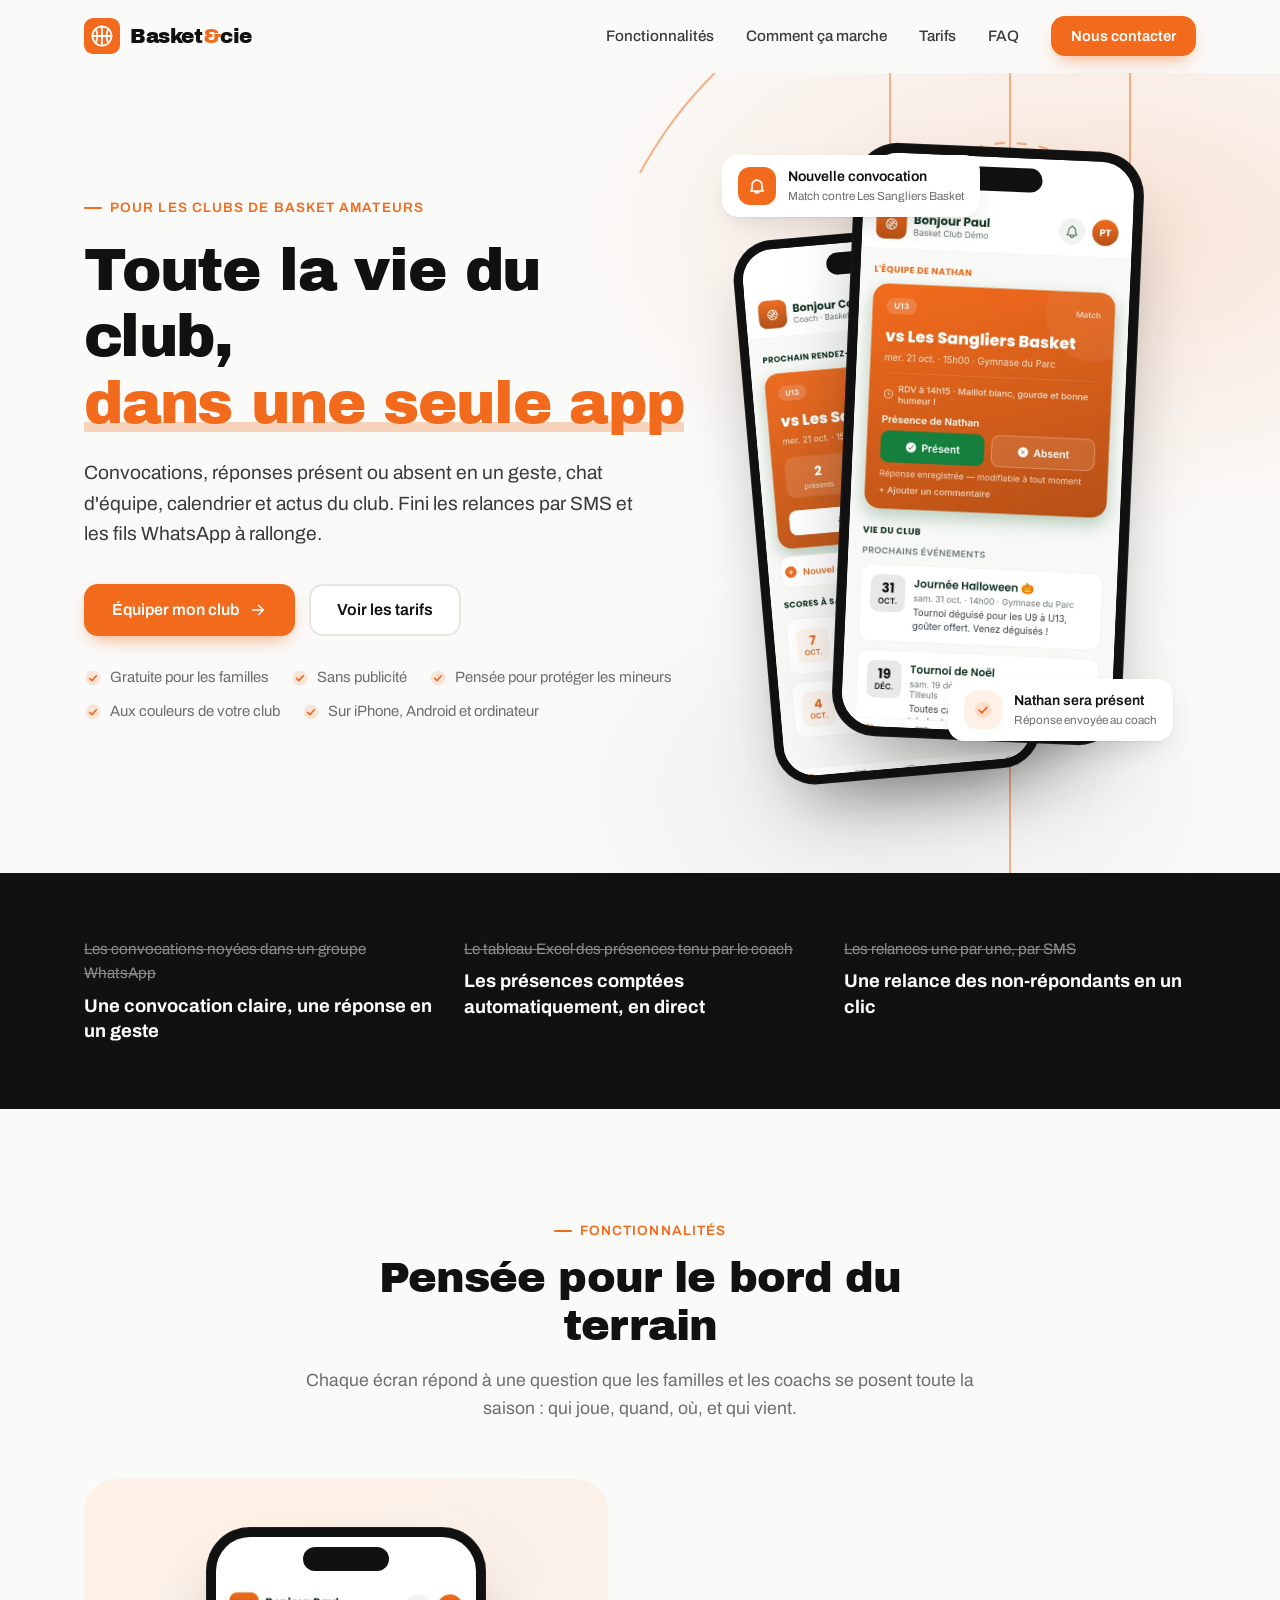
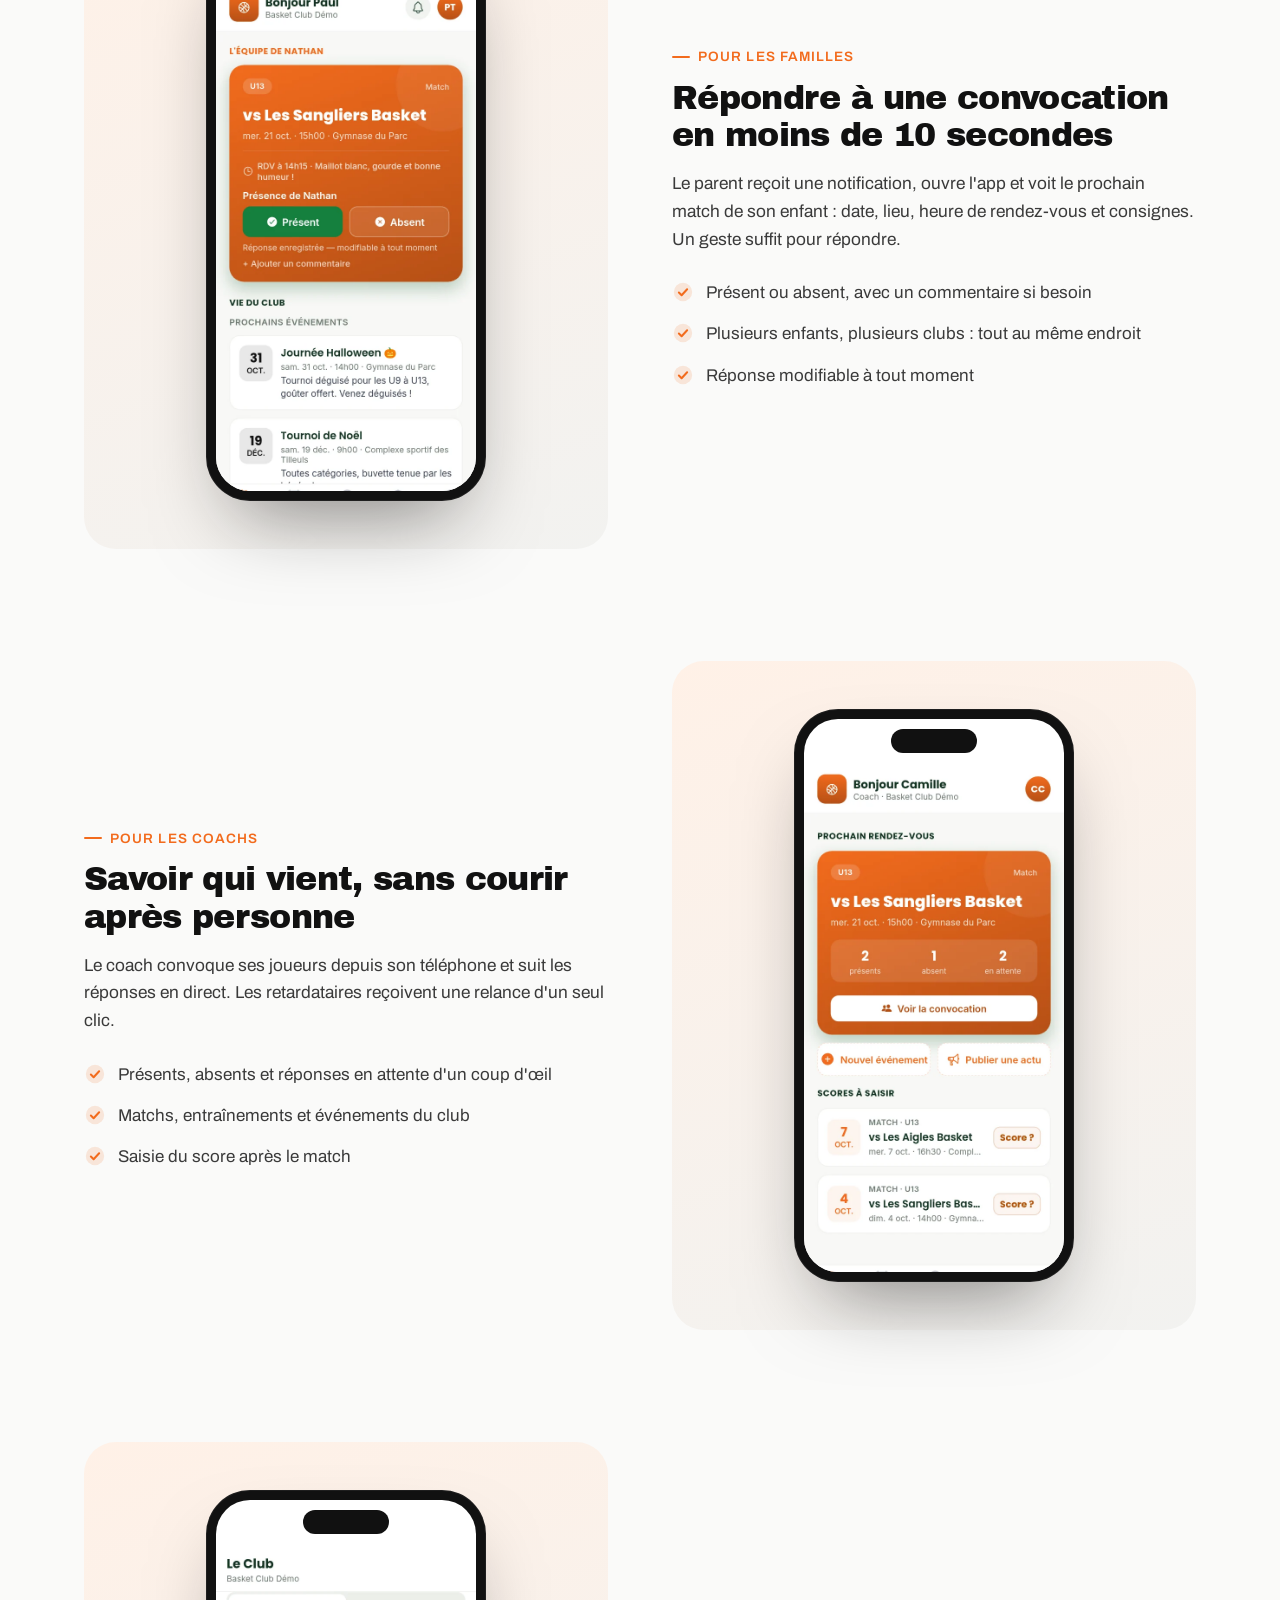
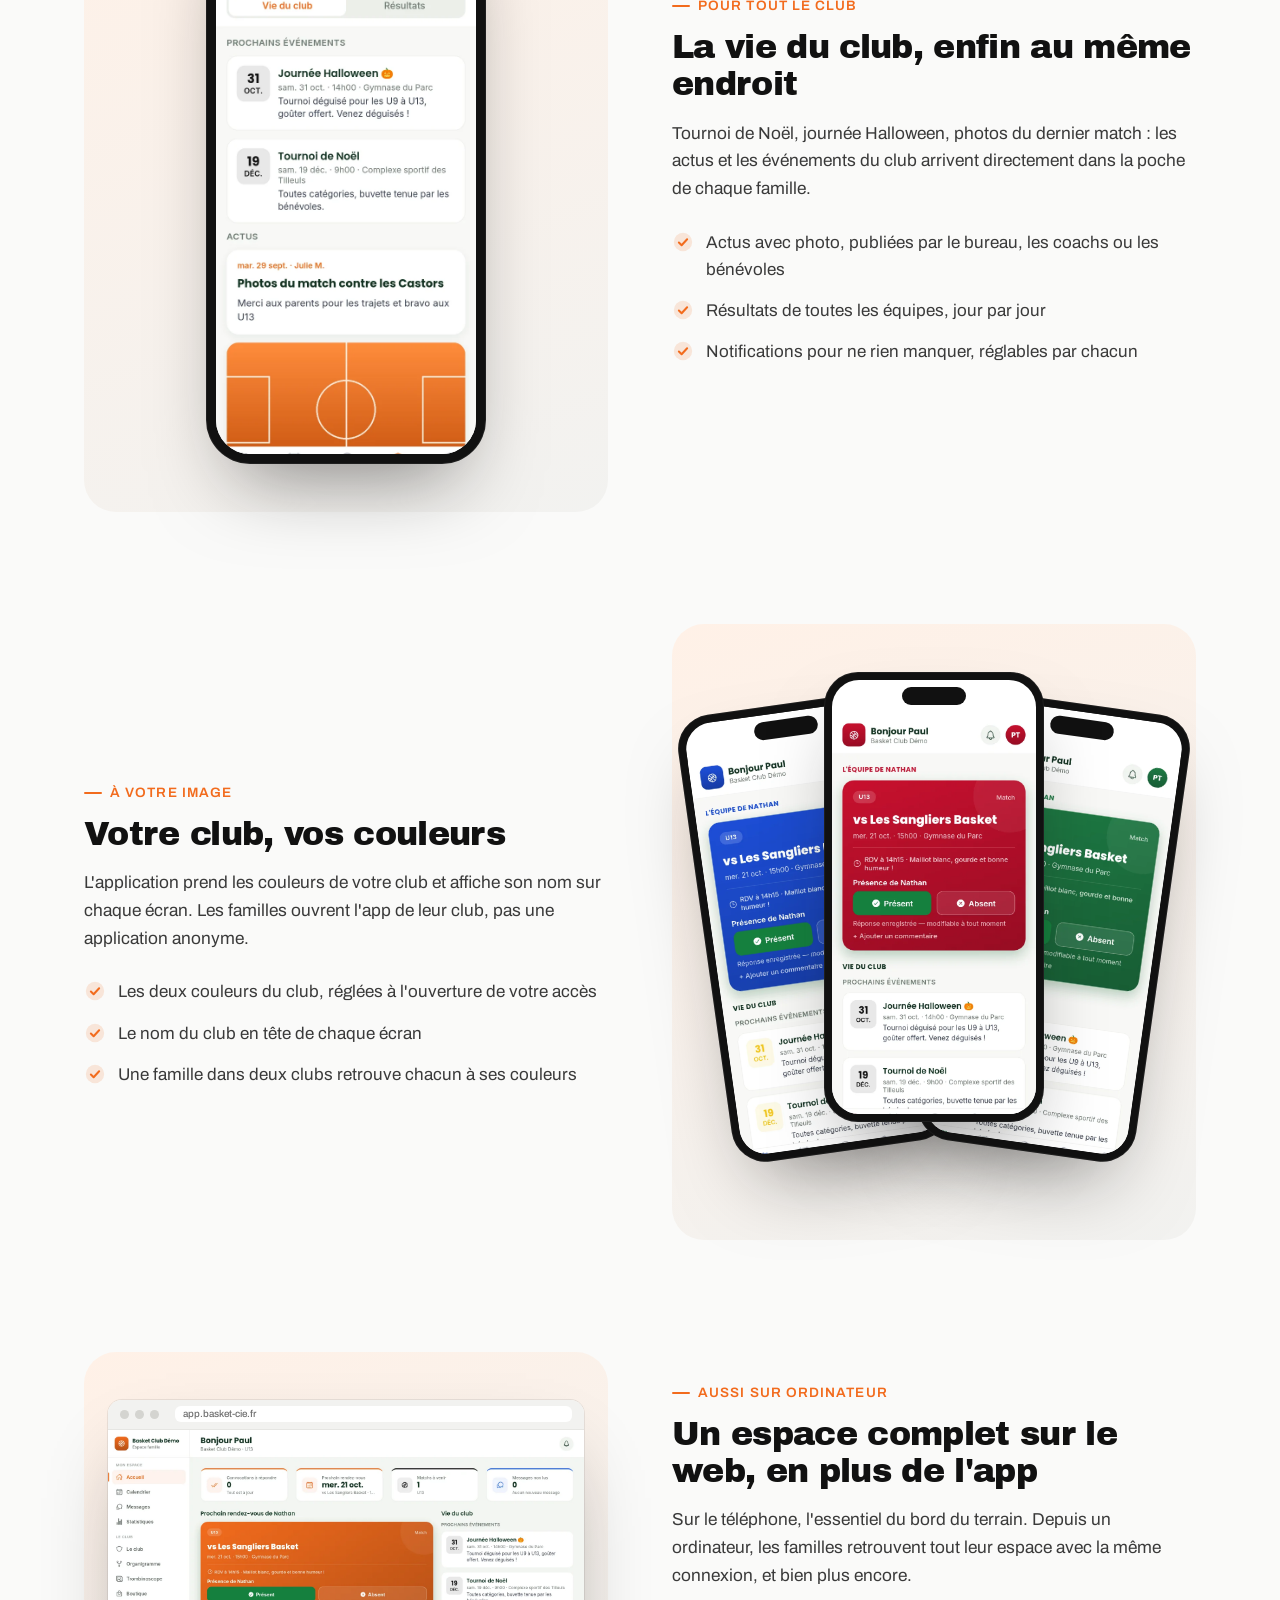
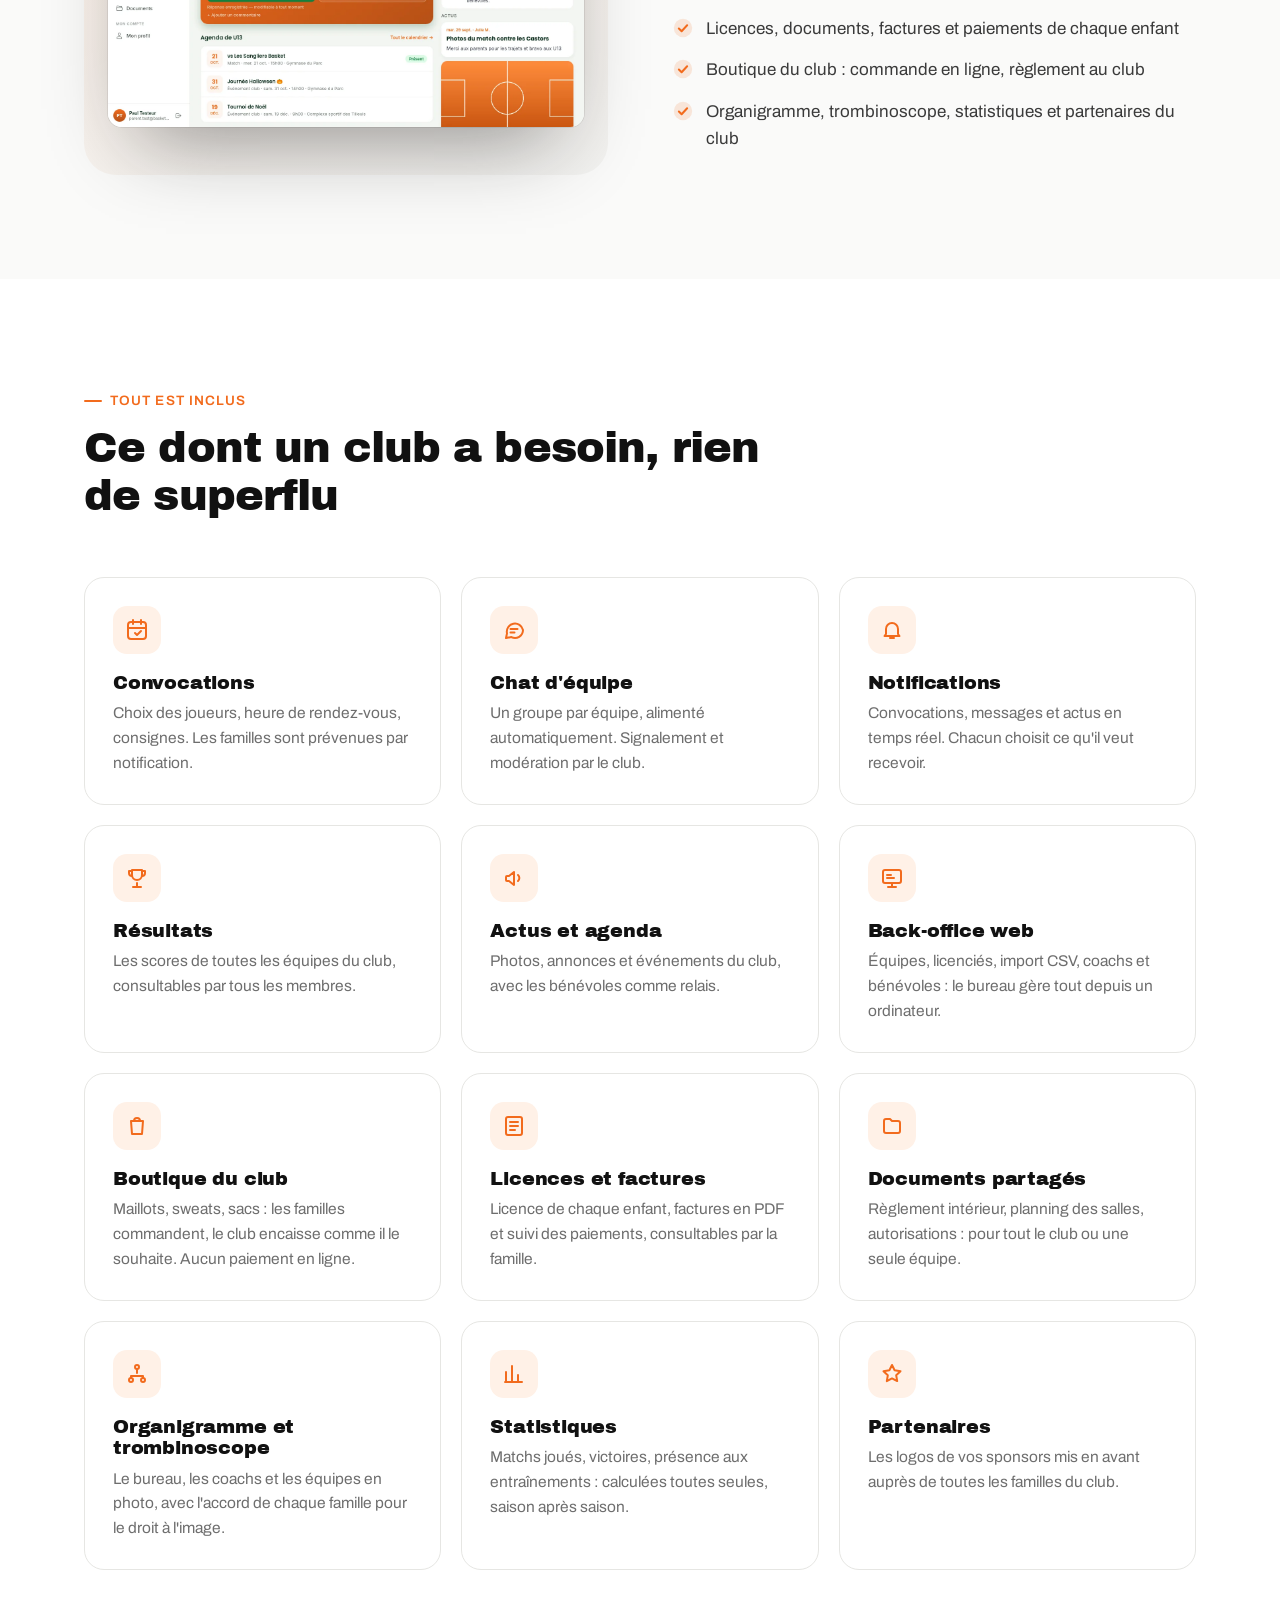
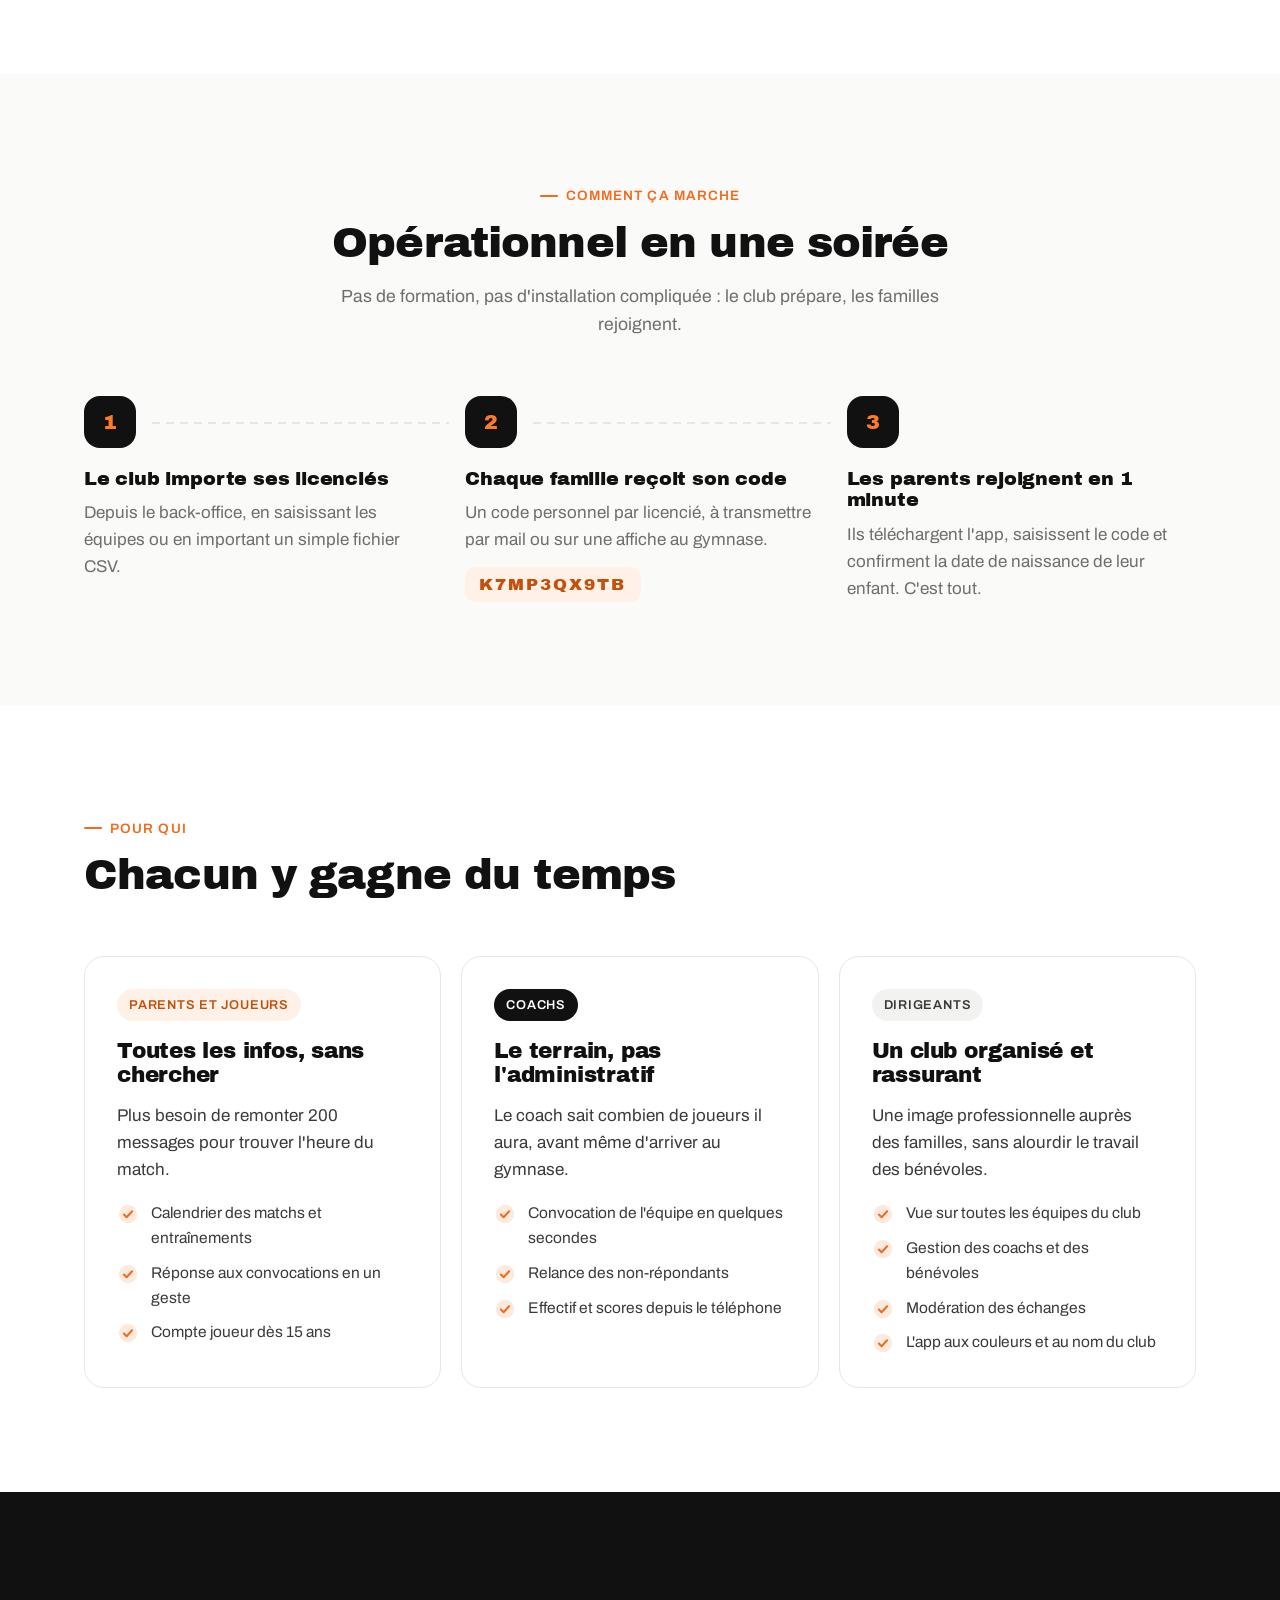
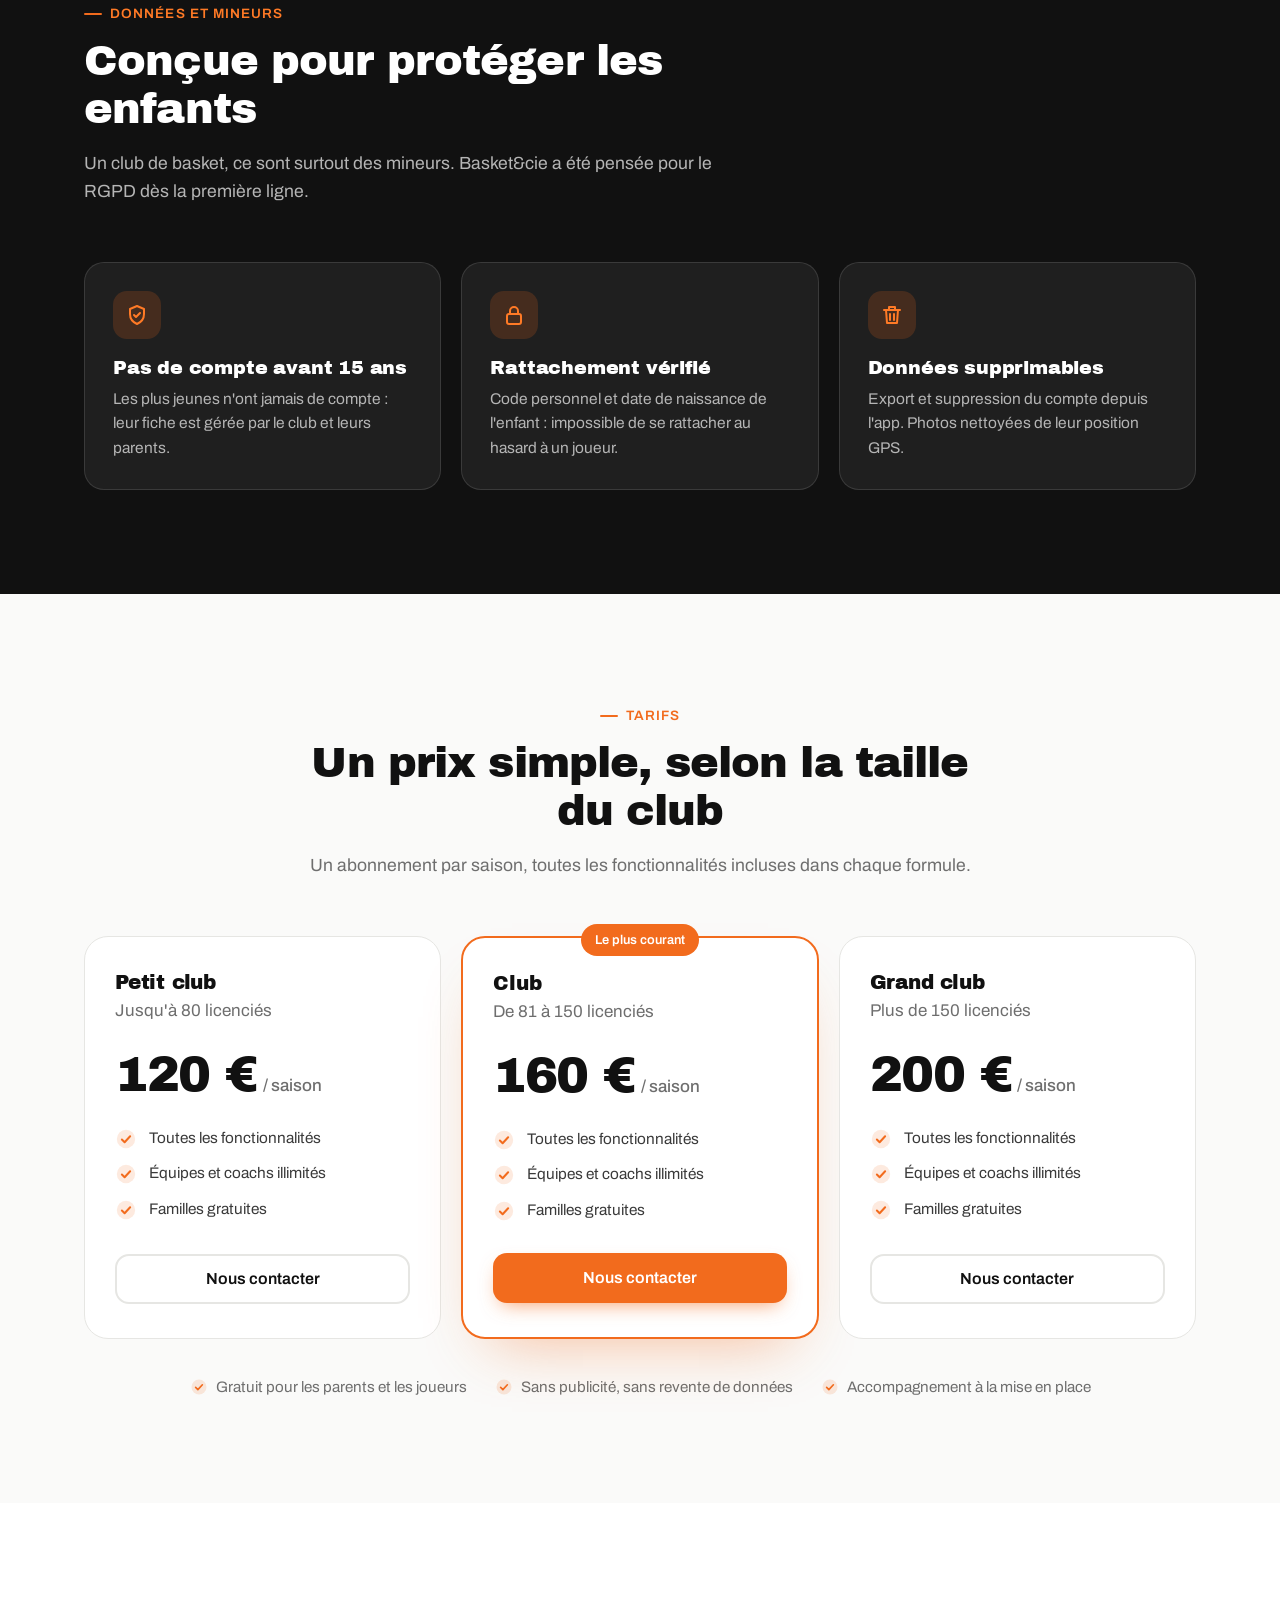
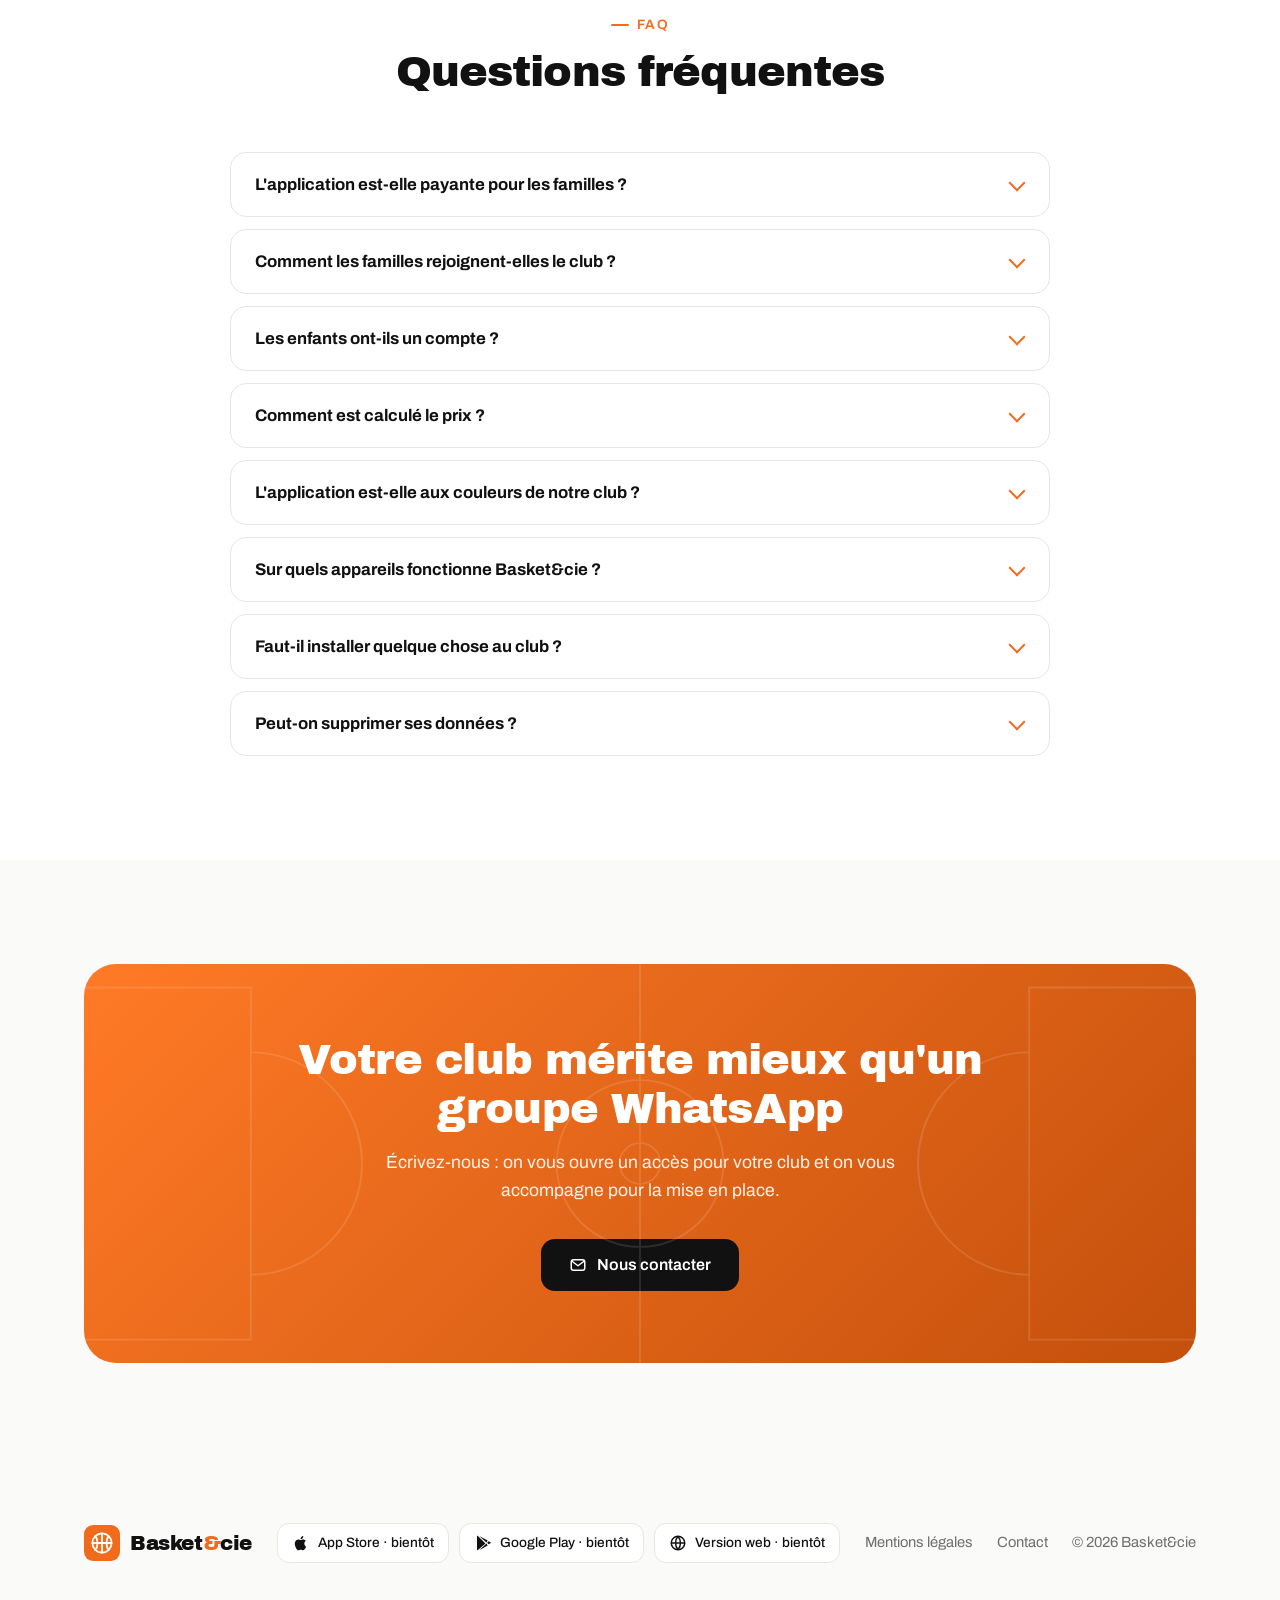
==== commit 45eea61a: "Tarifs : 120 €, 160 € et 200 € par saison Co-Authored-By: Claude Opus 5.5 <noreply@anthropic.com>" ====
--- a/index.html
+++ b/index.html
@@ -4,7 +4,7 @@
   <meta charset="utf-8">
   <meta name="viewport" content="width=device-width, initial-scale=1">
   <title>Basket&amp;cie — L'application des clubs de basket amateurs</title>
-  <meta name="description" content="Convocations, présences, chat d'équipe, calendrier et actus du club dans une seule application. Gratuite pour les familles, à partir de 200 € par saison pour le club.">
+  <meta name="description" content="Convocations, présences, chat d'équipe, calendrier et actus du club dans une seule application. Gratuite pour les familles, à partir de 120 € par saison pour le club.">
   <link rel="canonical" href="https://basket-cie.fr/">
   <meta name="theme-color" content="#F26B1D">
   <link rel="icon" href="assets/favicon.svg" type="image/svg+xml">
@@ -35,9 +35,9 @@
         "inLanguage": "fr",
         "description": "Application pour les clubs de basket amateurs, sur iPhone, Android et ordinateur : convocations avec réponse présent/absent, chat de groupes, calendrier, actus du club, résultats, boutique, licences, factures, documents et back-office web.",
         "offers": [
-          {"@type": "Offer", "name": "Petit club (jusqu'à 80 licenciés)", "price": "200", "priceCurrency": "EUR"},
-          {"@type": "Offer", "name": "Club (81 à 150 licenciés)", "price": "250", "priceCurrency": "EUR"},
-          {"@type": "Offer", "name": "Grand club (plus de 150 licenciés)", "price": "300", "priceCurrency": "EUR"}
+          {"@type": "Offer", "name": "Petit club (jusqu'à 80 licenciés)", "price": "120", "priceCurrency": "EUR"},
+          {"@type": "Offer", "name": "Club (81 à 150 licenciés)", "price": "160", "priceCurrency": "EUR"},
+          {"@type": "Offer", "name": "Grand club (plus de 150 licenciés)", "price": "200", "priceCurrency": "EUR"}
         ]
       },
       {
@@ -46,7 +46,7 @@
           {"@type": "Question", "name": "L'application est-elle payante pour les familles ?", "acceptedAnswer": {"@type": "Answer", "text": "Non. Seul le club paie un abonnement par saison. Parents et joueurs utilisent l'application gratuitement, sans publicité."}},
           {"@type": "Question", "name": "Comment les familles rejoignent-elles le club ?", "acceptedAnswer": {"@type": "Answer", "text": "Chaque licencié reçoit un code personnel. Le parent le saisit dans l'application puis confirme la date de naissance de son enfant. Après trois erreurs, le rattachement est bloqué jusqu'à ce que le club le débloque."}},
           {"@type": "Question", "name": "Les enfants ont-ils un compte ?", "acceptedAnswer": {"@type": "Answer", "text": "Non. Les moins de 15 ans n'ont jamais de compte : leur fiche est gérée par le club et par leurs parents. À partir de 15 ans, un joueur peut créer son propre compte."}},
-          {"@type": "Question", "name": "Comment est calculé le prix ?", "acceptedAnswer": {"@type": "Answer", "text": "Le prix dépend uniquement du nombre de licenciés du club : 200 € par saison jusqu'à 80 licenciés, 250 € jusqu'à 150, 300 € au-delà. Toutes les fonctionnalités sont incluses dans chaque formule."}},
+          {"@type": "Question", "name": "Comment est calculé le prix ?", "acceptedAnswer": {"@type": "Answer", "text": "Le prix dépend uniquement du nombre de licenciés du club : 120 € par saison jusqu'à 80 licenciés, 160 € jusqu'à 150, 200 € au-delà. Toutes les fonctionnalités sont incluses dans chaque formule."}},
           {"@type": "Question", "name": "L'application est-elle aux couleurs de notre club ?", "acceptedAnswer": {"@type": "Answer", "text": "Oui. À l'ouverture de votre accès, l'application prend les deux couleurs de votre club et affiche son nom sur chaque écran. Une famille inscrite dans deux clubs retrouve chacun à ses couleurs."}},
           {"@type": "Question", "name": "Sur quels appareils fonctionne Basket&cie ?", "acceptedAnswer": {"@type": "Answer", "text": "Sur iPhone (App Store), sur Android (Google Play) et sur ordinateur, depuis un simple navigateur. Le même compte fonctionne partout. La version ordinateur va plus loin : licences, documents, factures, boutique du club, trombinoscope et statistiques."}},
           {"@type": "Question", "name": "Peut-on supprimer ses données ?", "acceptedAnswer": {"@type": "Answer", "text": "Oui. Chaque utilisateur peut exporter ses données ou supprimer son compte depuis l'application, et le club peut supprimer la fiche d'un licencié à tout moment."}}
@@ -819,7 +819,7 @@
           <div class="tarif apparait">
             <h3>Petit club</h3>
             <p class="taille">Jusqu'à 80 licenciés</p>
-            <p class="prix"><strong>200&nbsp;€</strong><span>/ saison</span></p>
+            <p class="prix"><strong>120&nbsp;€</strong><span>/ saison</span></p>
             <ul class="coches">
               <li><svg aria-hidden="true"><use href="#i-coche"/></svg><span>Toutes les fonctionnalités</span></li>
               <li><svg aria-hidden="true"><use href="#i-coche"/></svg><span>Équipes et coachs illimités</span></li>
@@ -832,7 +832,7 @@
             <span class="badge">Le plus courant</span>
             <h3>Club</h3>
             <p class="taille">De 81 à 150 licenciés</p>
-            <p class="prix"><strong>250&nbsp;€</strong><span>/ saison</span></p>
+            <p class="prix"><strong>160&nbsp;€</strong><span>/ saison</span></p>
             <ul class="coches">
               <li><svg aria-hidden="true"><use href="#i-coche"/></svg><span>Toutes les fonctionnalités</span></li>
               <li><svg aria-hidden="true"><use href="#i-coche"/></svg><span>Équipes et coachs illimités</span></li>
@@ -844,7 +844,7 @@
           <div class="tarif apparait">
             <h3>Grand club</h3>
             <p class="taille">Plus de 150 licenciés</p>
-            <p class="prix"><strong>300&nbsp;€</strong><span>/ saison</span></p>
+            <p class="prix"><strong>200&nbsp;€</strong><span>/ saison</span></p>
             <ul class="coches">
               <li><svg aria-hidden="true"><use href="#i-coche"/></svg><span>Toutes les fonctionnalités</span></li>
               <li><svg aria-hidden="true"><use href="#i-coche"/></svg><span>Équipes et coachs illimités</span></li>
@@ -884,7 +884,7 @@
           </details>
           <details class="apparait">
             <summary>Comment est calculé le prix ?</summary>
-            <p>Le prix dépend uniquement du nombre de licenciés du club : 200 € par saison jusqu'à 80 licenciés, 250 € jusqu'à 150, 300 € au-delà. Toutes les fonctionnalités sont incluses dans chaque formule.</p>
+            <p>Le prix dépend uniquement du nombre de licenciés du club : 120 € par saison jusqu'à 80 licenciés, 160 € jusqu'à 150, 200 € au-delà. Toutes les fonctionnalités sont incluses dans chaque formule.</p>
           </details>
           <details class="apparait">
             <summary>L'application est-elle aux couleurs de notre club ?</summary>
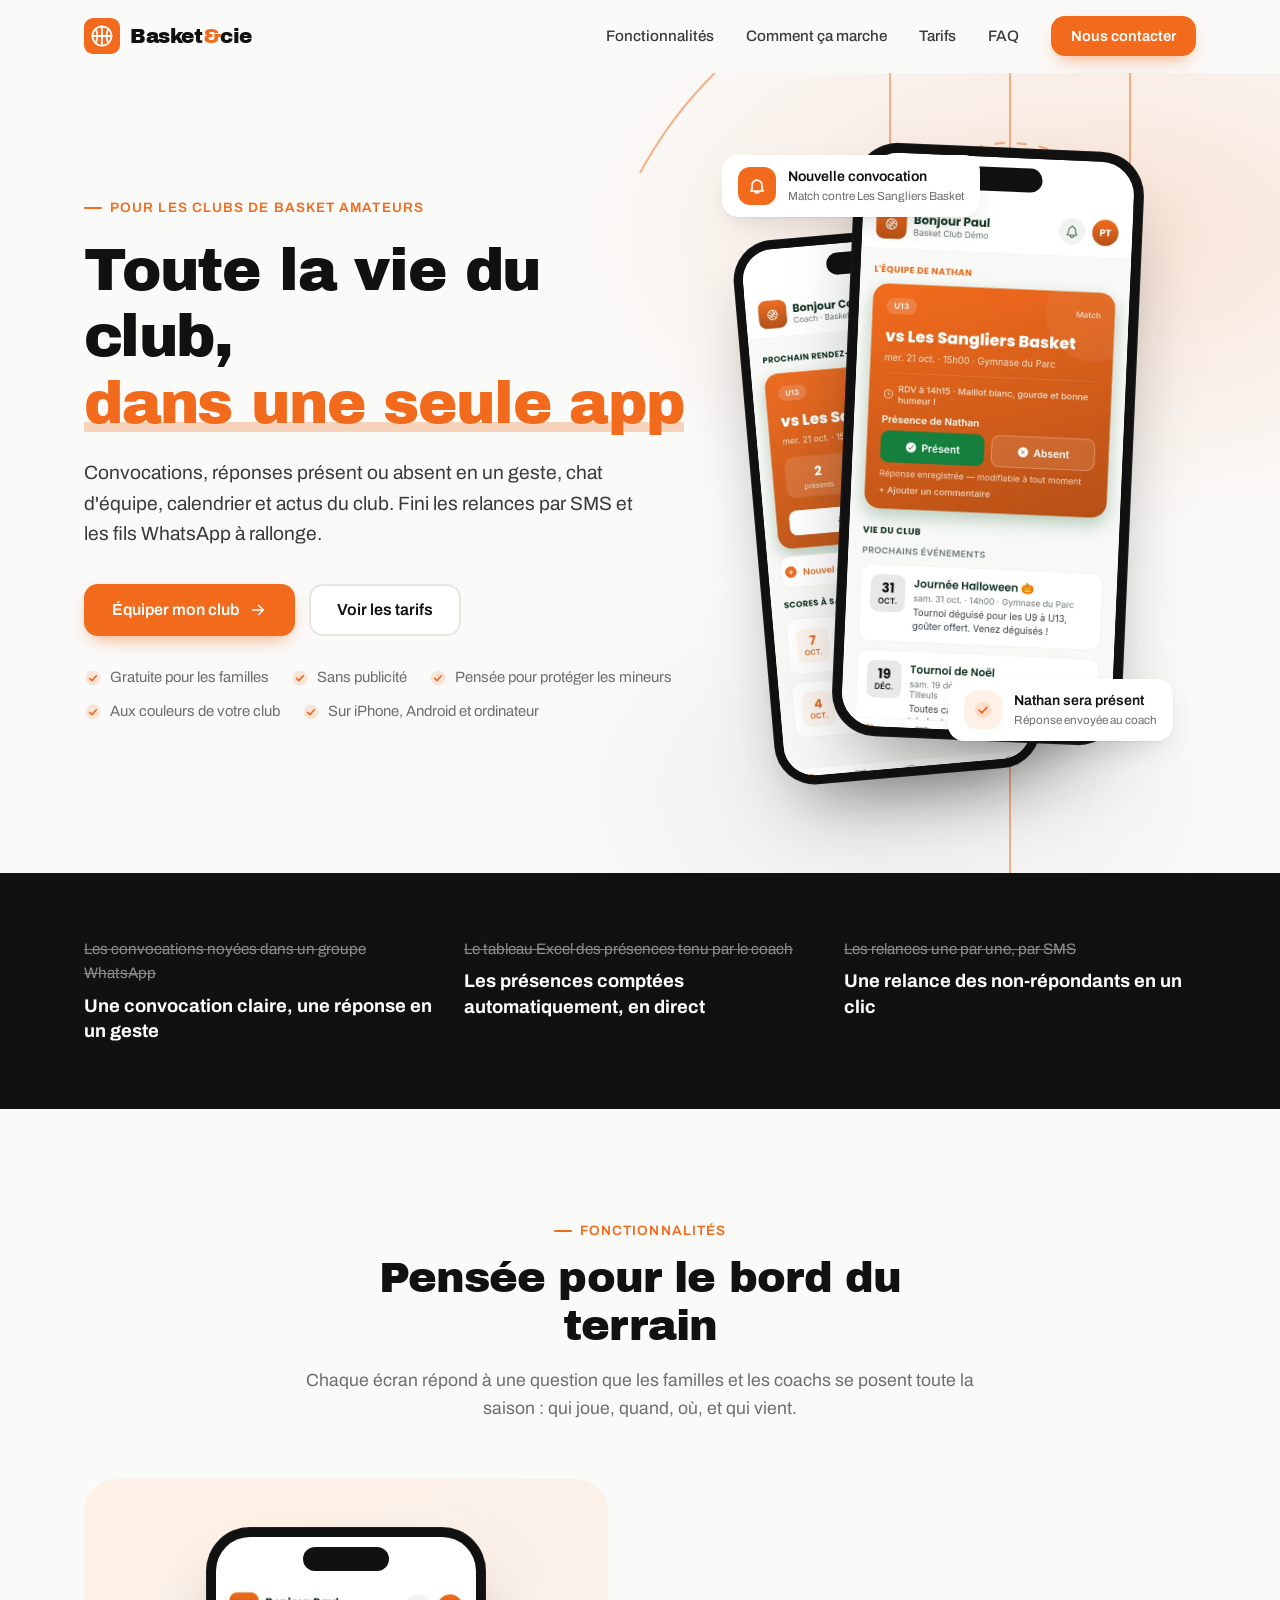
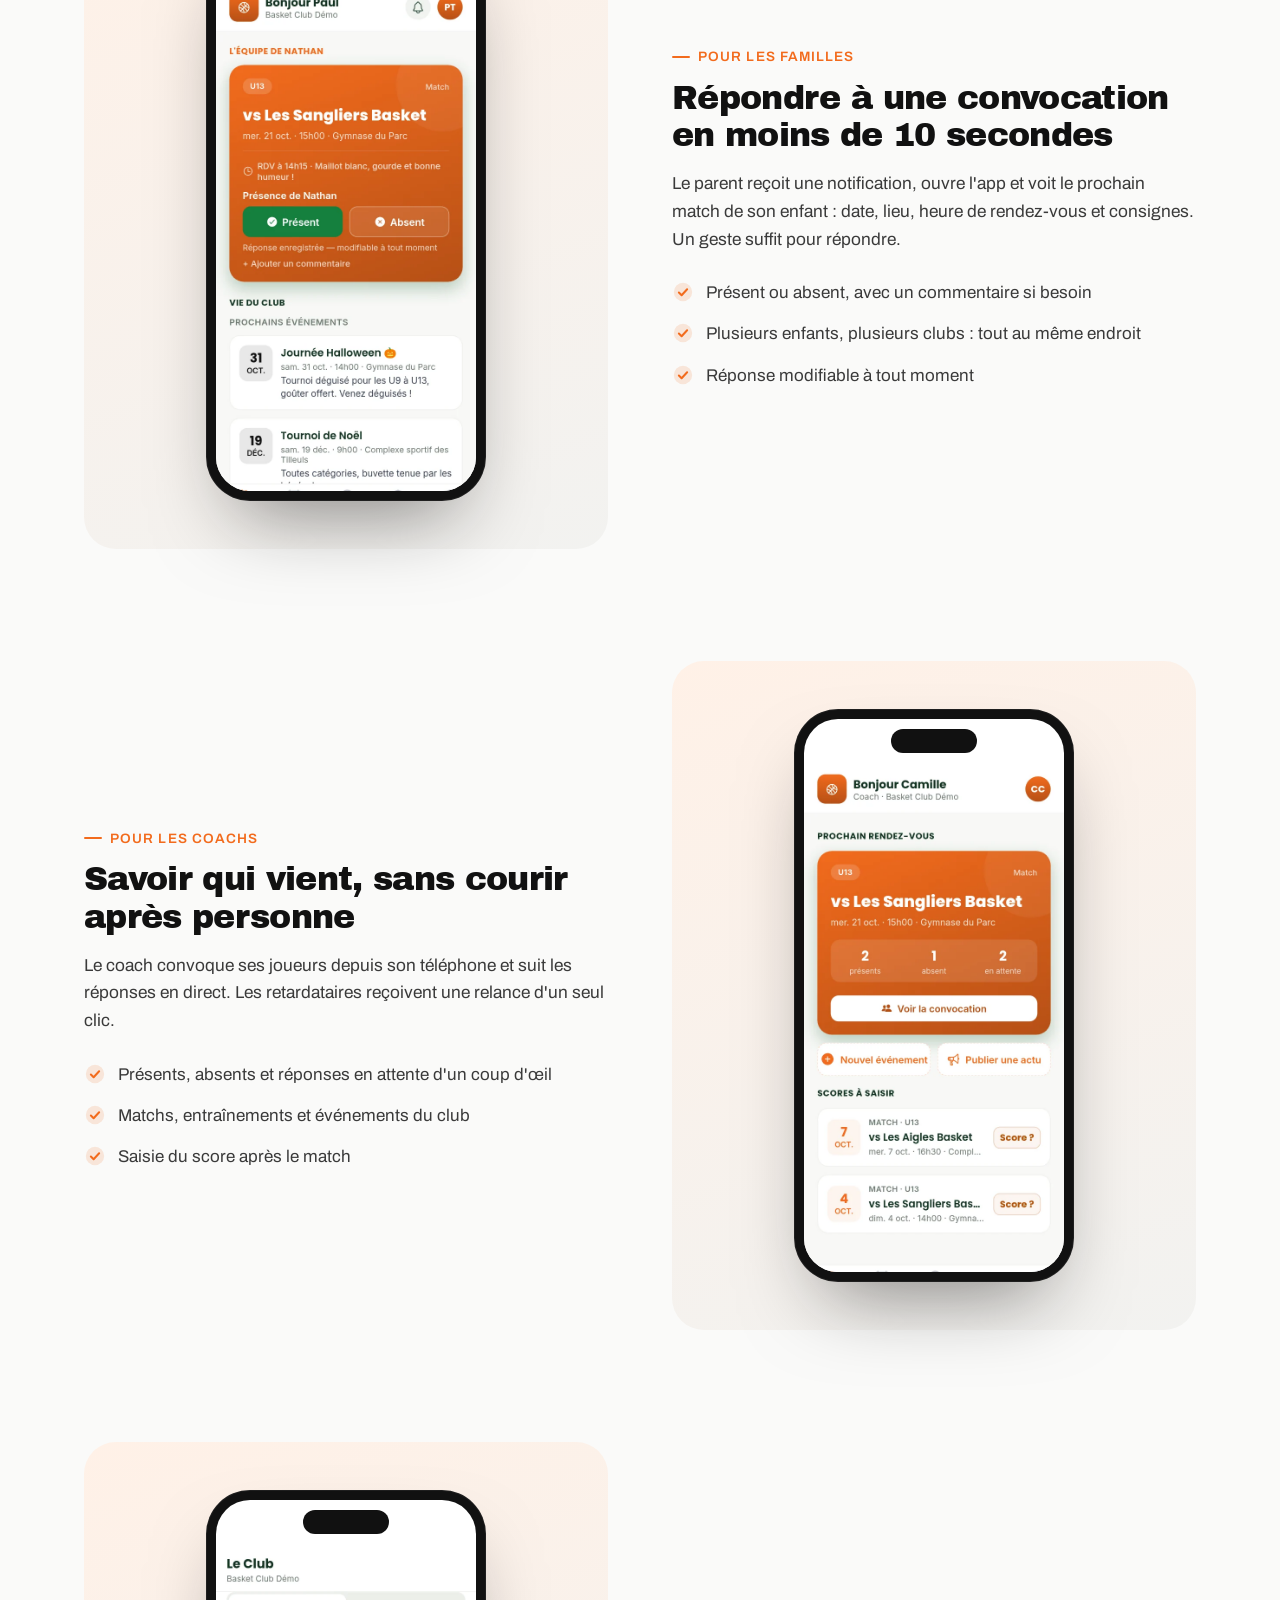
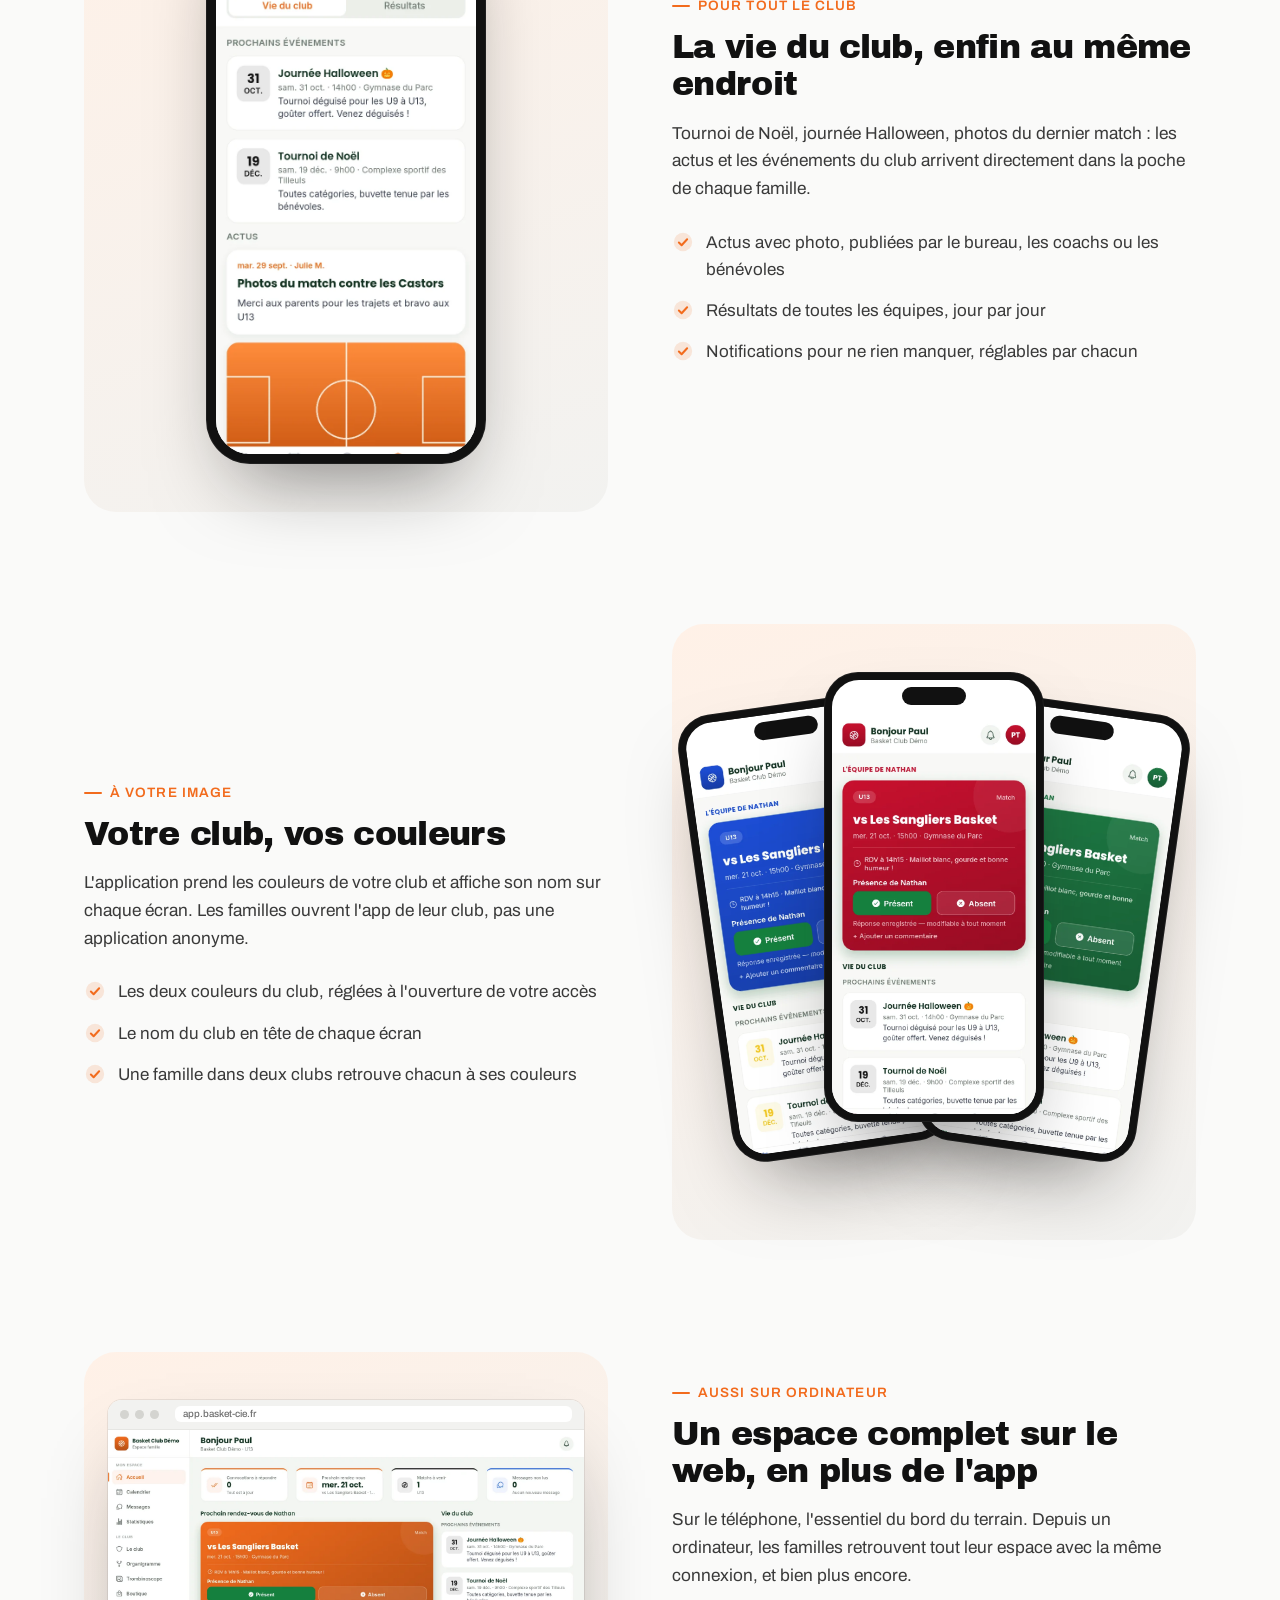
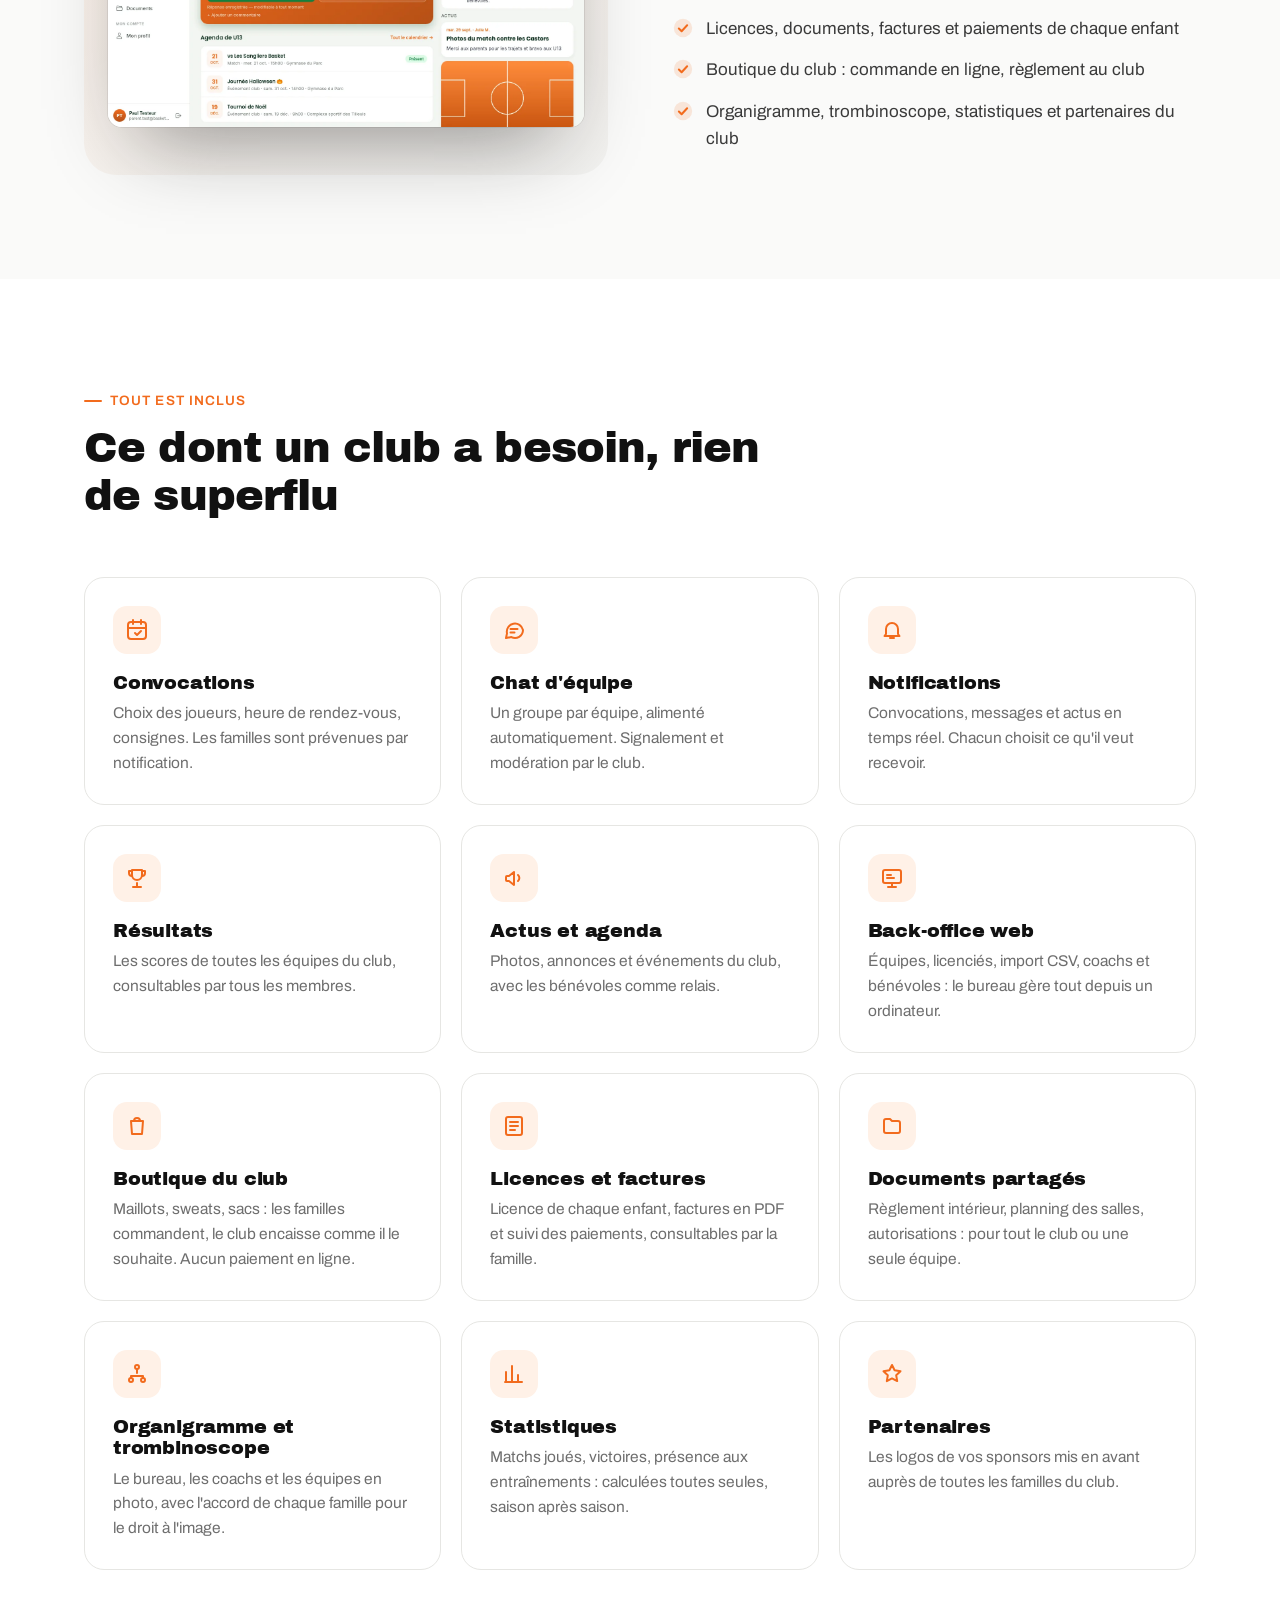
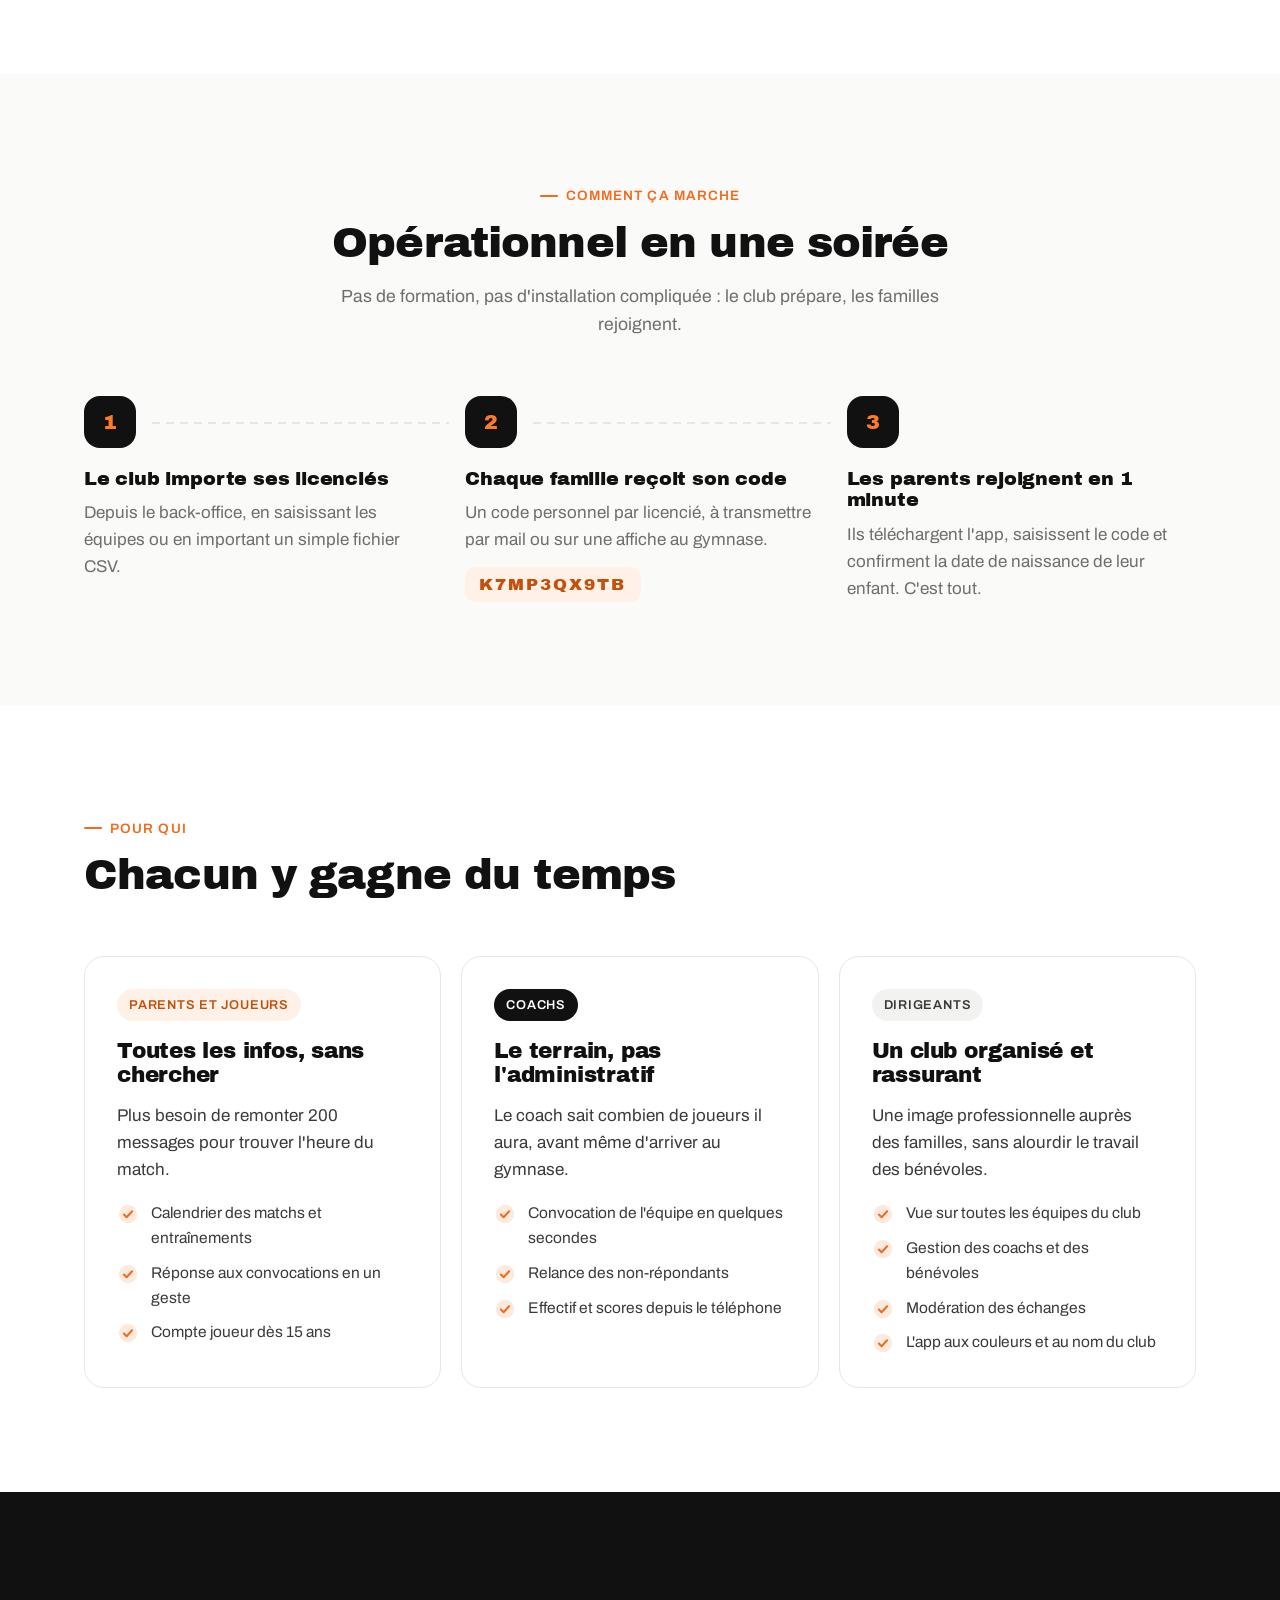
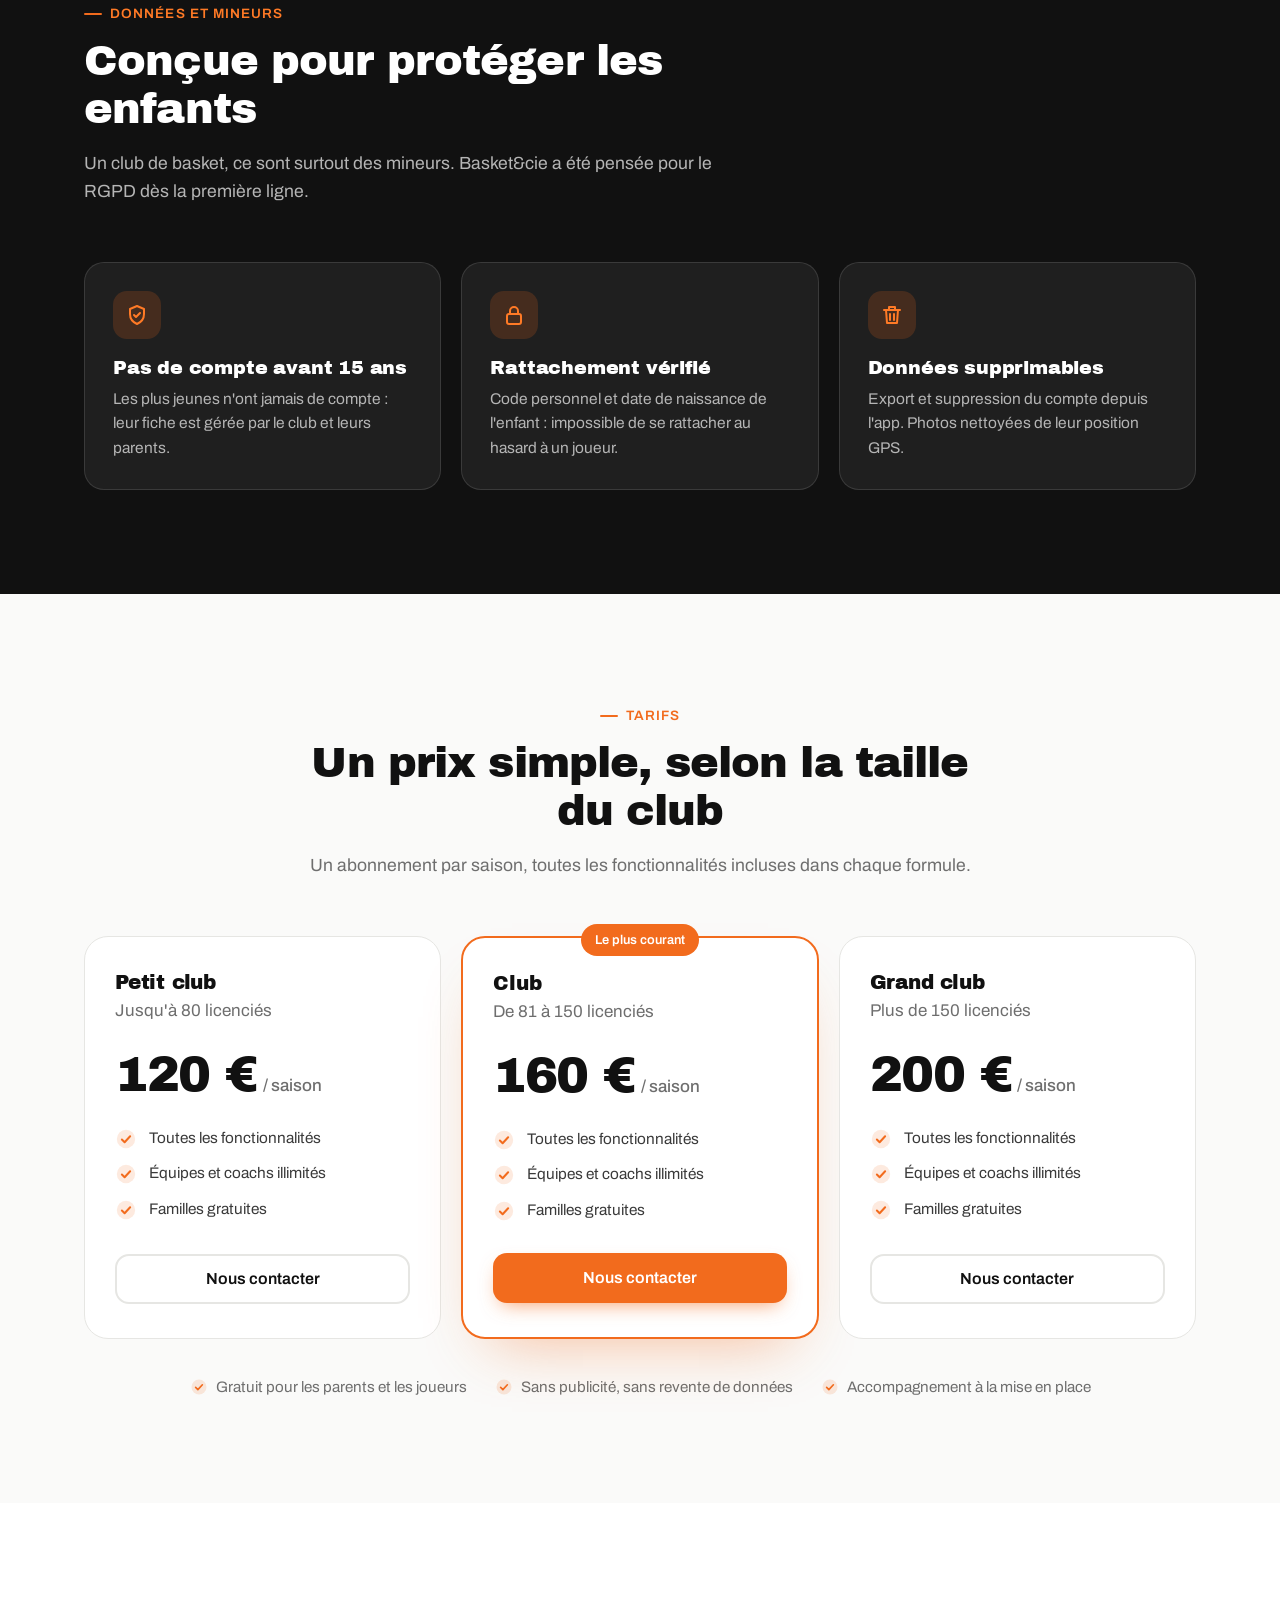
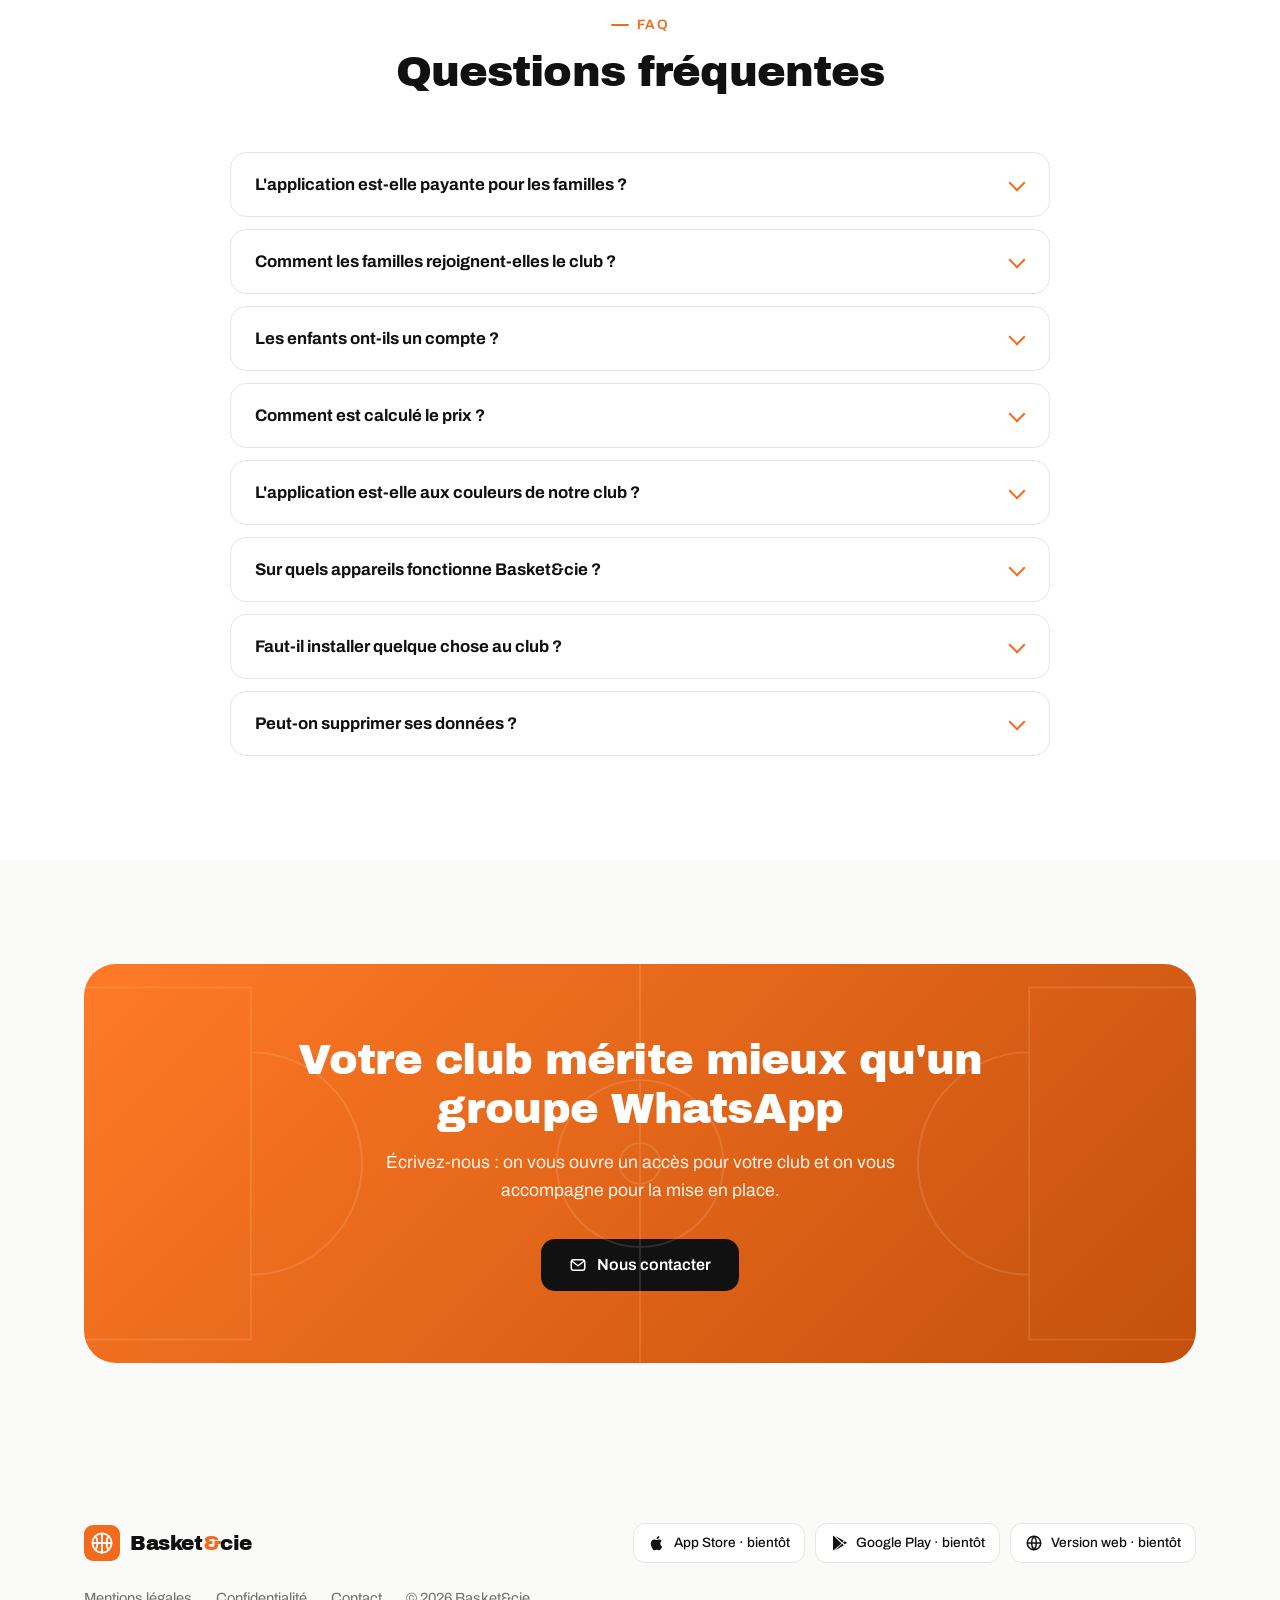
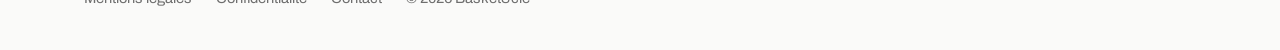
==== commit 0d5897db: "Pages Politique de confidentialité et Suppression du compte (exigées par Google Play) Co-Authored-By" ====
--- a/index.html
+++ b/index.html
@@ -939,6 +939,7 @@
       </div>
       <nav aria-label="Liens légaux">
         <a href="mentions-legales.html">Mentions légales</a>
+        <a href="confidentialite.html">Confidentialité</a>
         <a href="mailto:basketcie.app@gmail.com">Contact</a>
         <span>© 2026 Basket&amp;cie</span>
       </nav>
